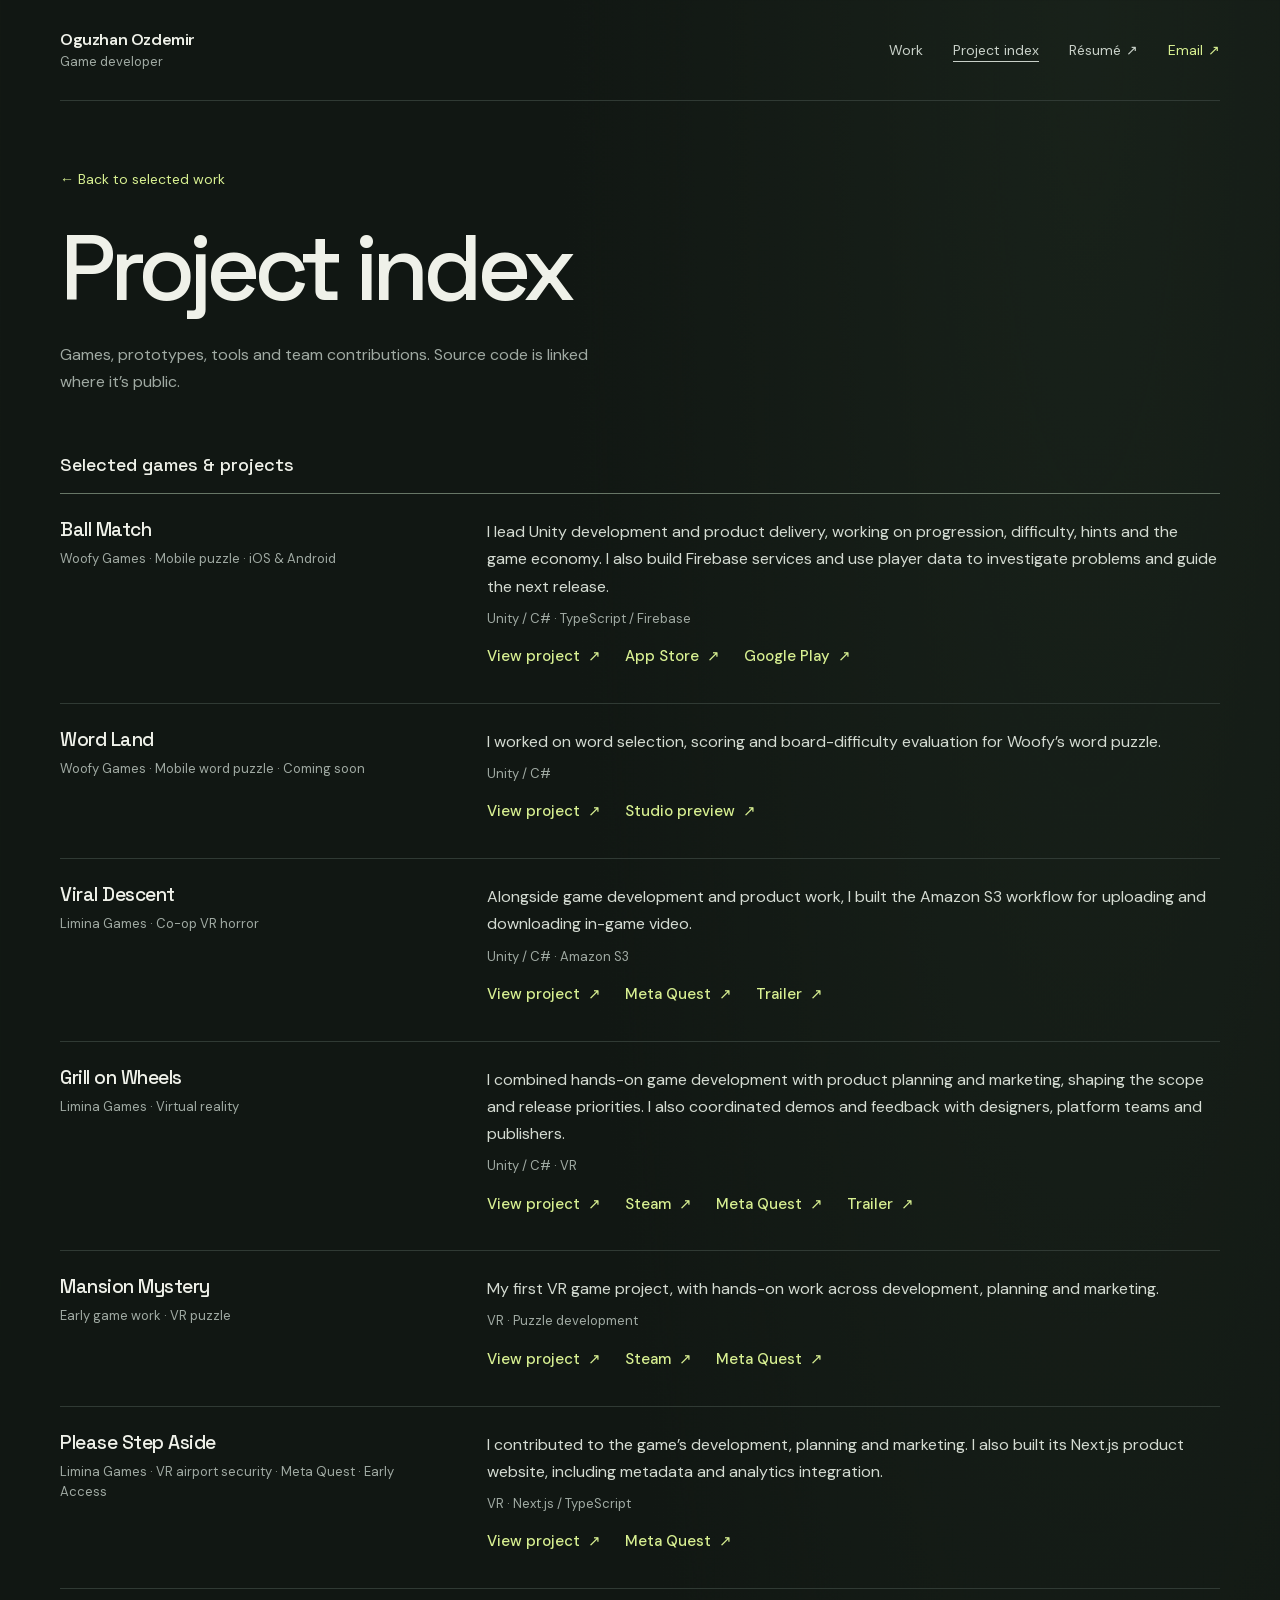
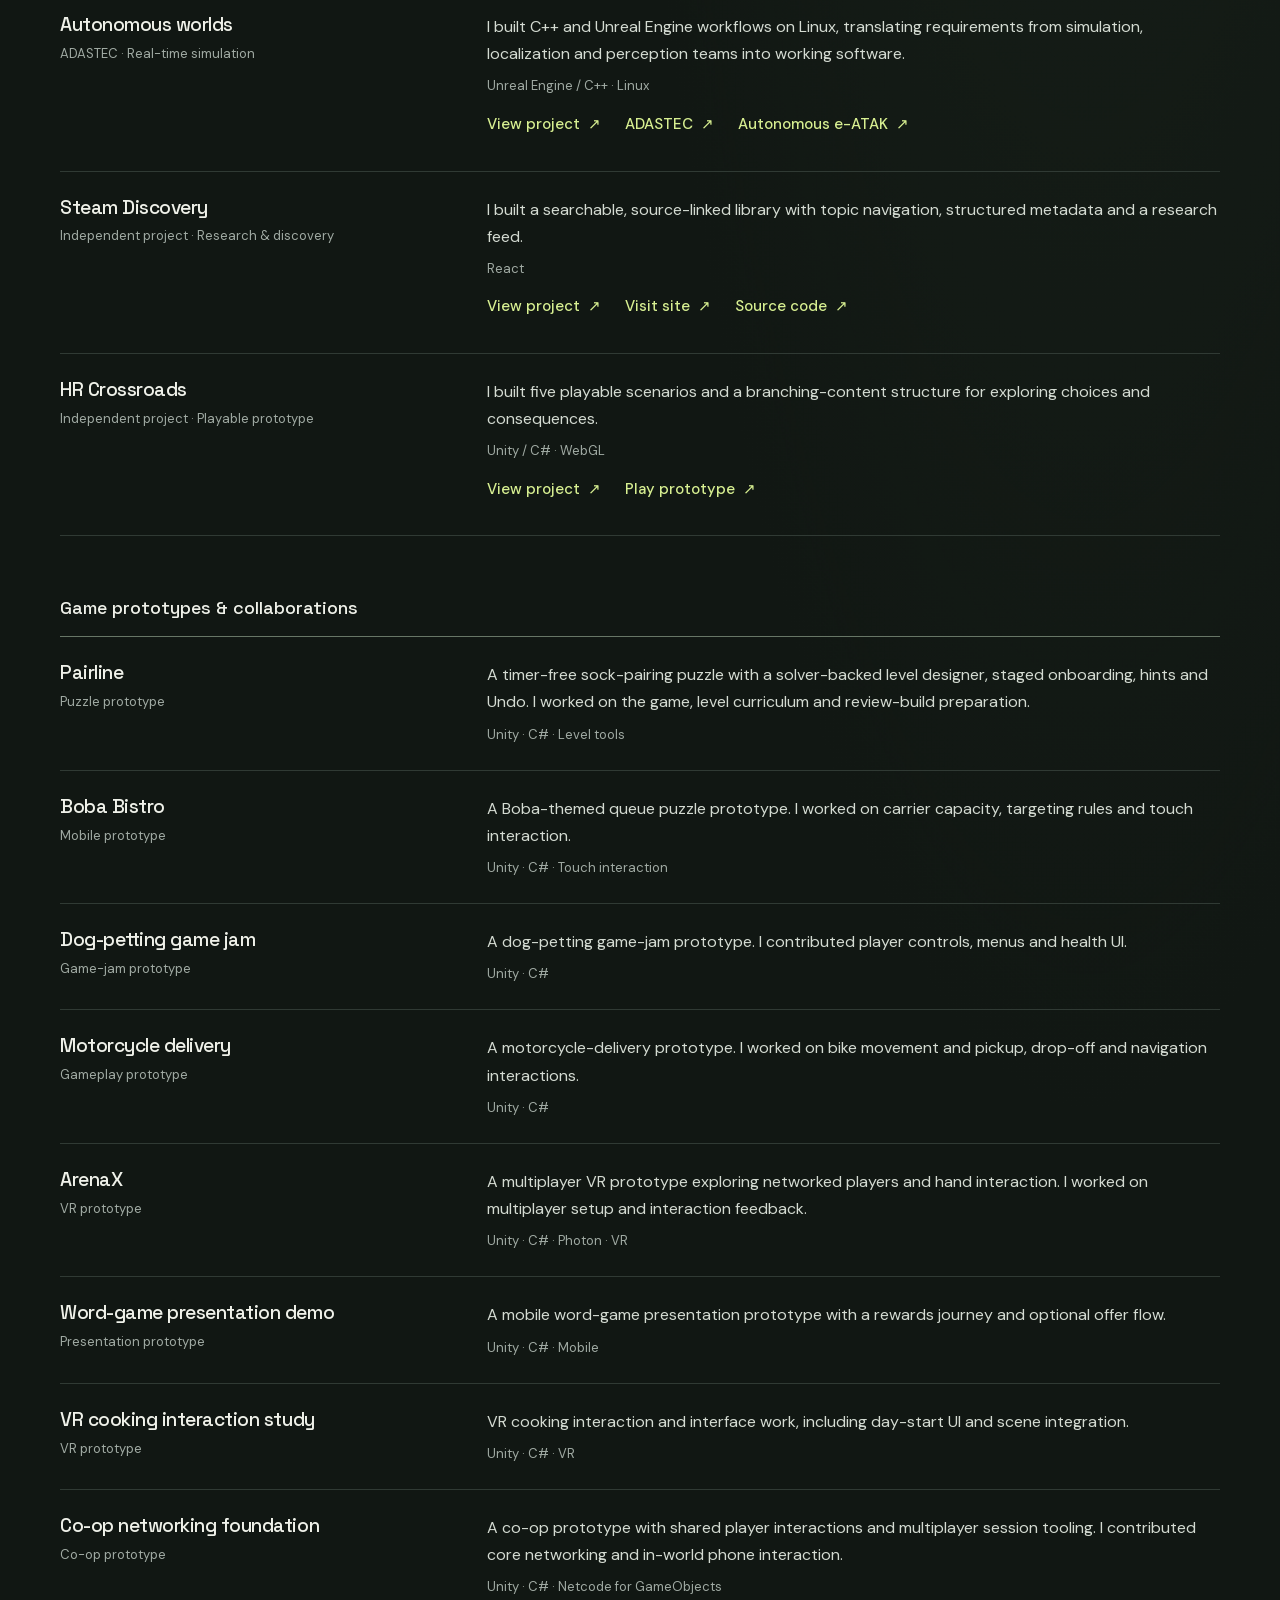
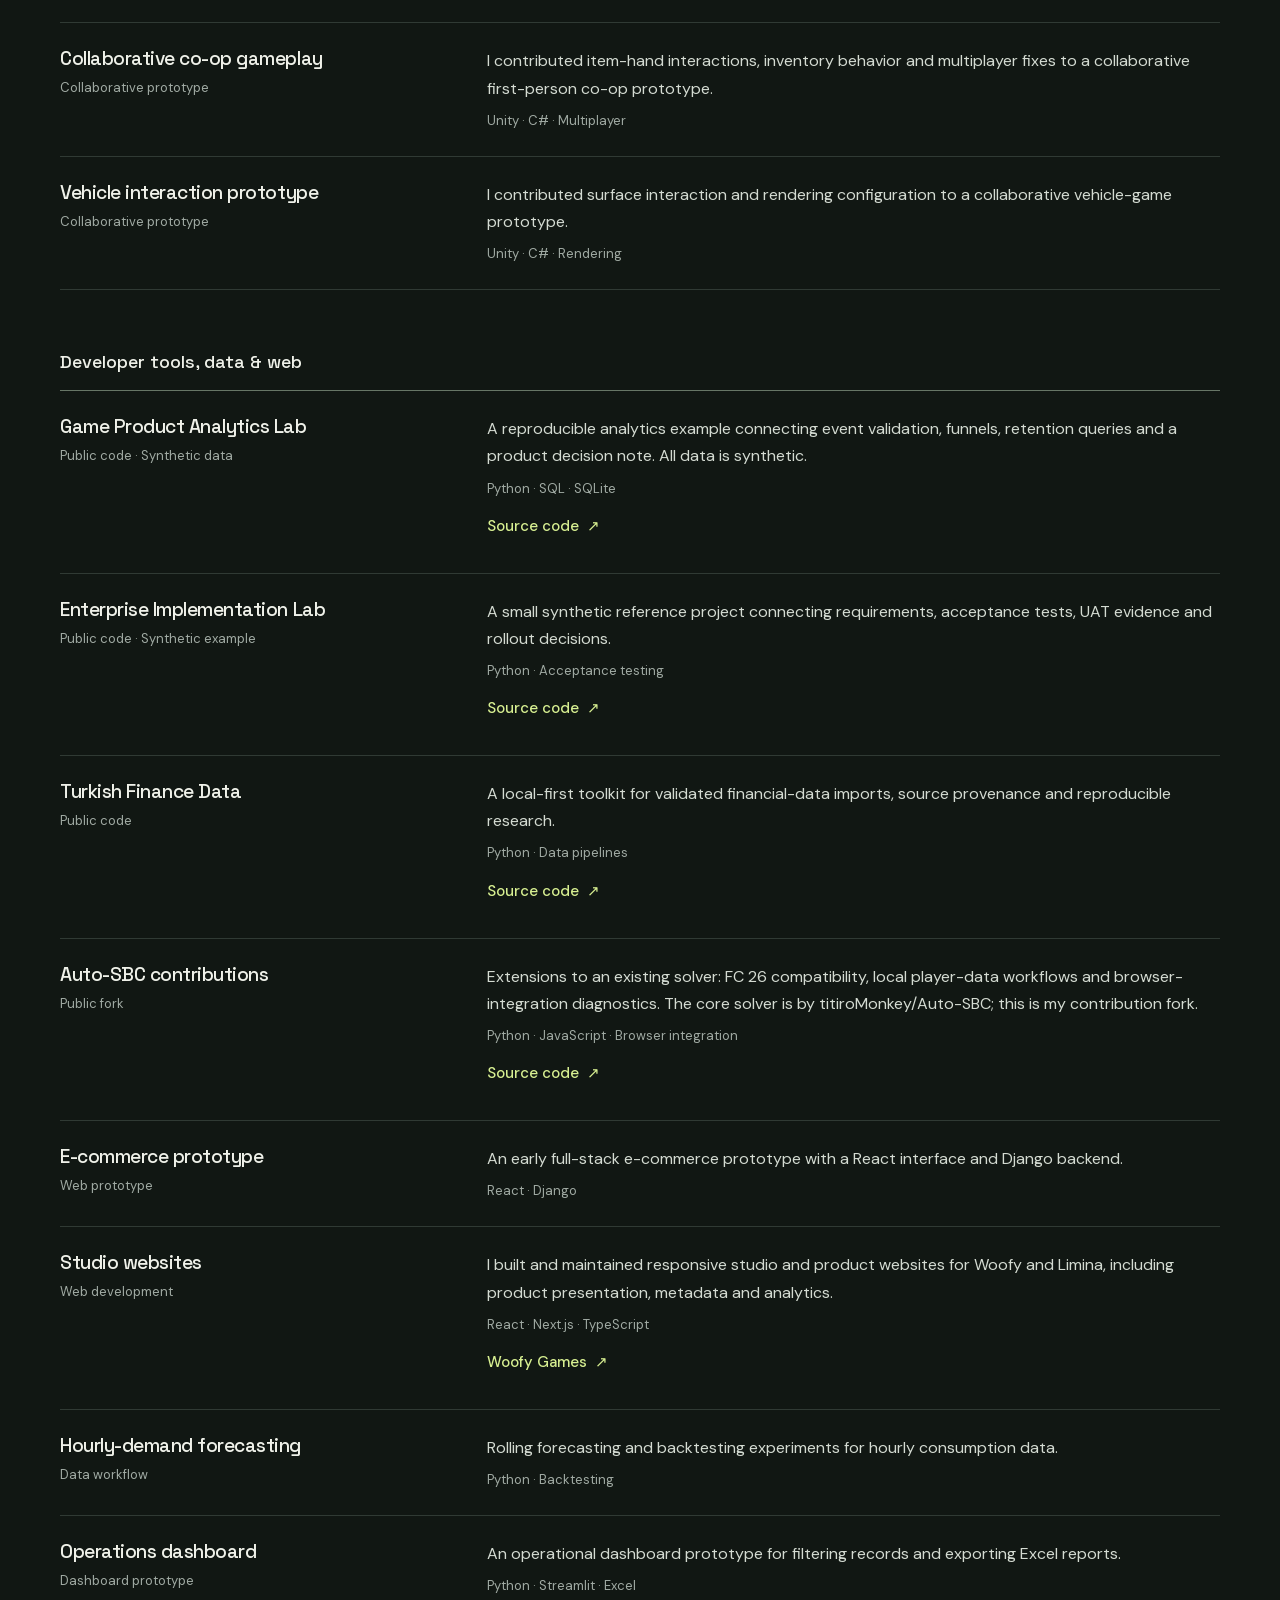
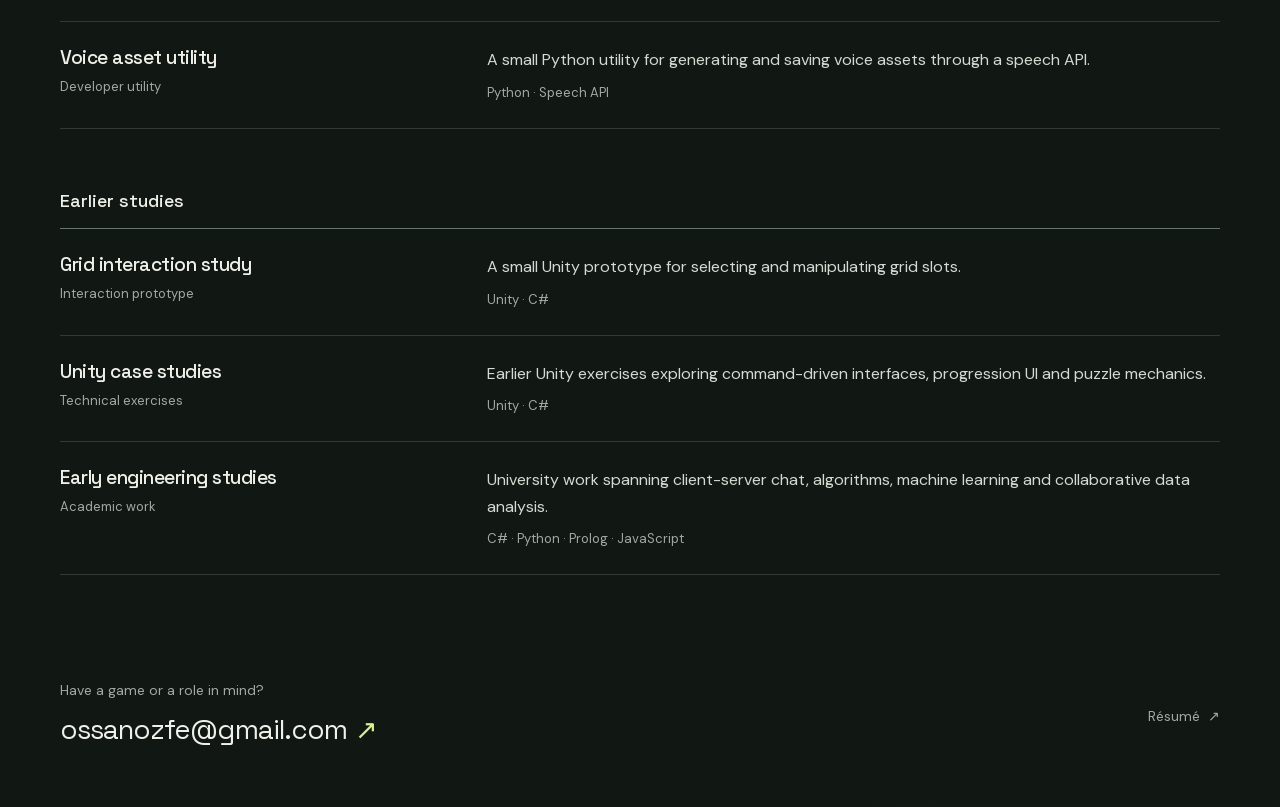
==== projects.html @ d292faff "Publish portfolio from 01c3dcfbd01b6e37e238ac17c07271672fc1a916" ====
<!doctype html>
<html lang="en">
  <head>
    <meta charset="utf-8" />
    <meta name="viewport" content="width=device-width, initial-scale=1" />
    <link
      rel="preload"
      href="/fonts/space-grotesk.woff2"
      as="font"
      type="font/woff2"
      crossorigin
    />
    <meta name="theme-color" content="#111713" />
    <meta
      name="description"
      content="Oguzhan Ozdemir — game developer and technical product lead. Explore Unity, mobile and VR games, real-time simulation, and independent projects."
    />
    <link rel="canonical" href="https://oguzhanozfe.github.io/projects.html" />
    <link rel="icon" type="image/svg+xml" href="/favicon.svg" />
    <meta property="og:type" content="website" />
    <meta
      property="og:title"
      content="Oguzhan Ozdemir — Unity, Mobile & VR Game Developer"
    />
    <meta
      property="og:description"
      content="Game developer & technical product lead. Selected work across Unity, mobile games, VR, simulation, and product engineering."
    />
    <meta property="og:url" content="https://oguzhanozfe.github.io/projects.html" />
    <meta name="twitter:card" content="summary" />
    <title>Project index — Oguzhan Ozdemir</title>
    
    <link rel="stylesheet" crossorigin href="/assets/index-C_fkbIlP.css">
  </head>
  <body>
    <div id="root"><a class="skip-link" href="#main">Skip to content</a><div class="page"><header class="site-header"><a class="identity" href="/">Oguzhan Ozdemir<span>Game developer</span></a><nav aria-label="Main navigation"><a href="/#work">Work</a><a href="/projects.html" aria-current="page">Project index</a><a href="/resume.html">Résumé <span aria-hidden="true">↗</span></a><a href="mailto:ossanozfe@gmail.com">Email <span aria-hidden="true">↗</span></a></nav></header><main id="main"><div class="index-intro"><a href="/">← Back to selected work</a><h1>Project index</h1><p>Games, prototypes, tools and team contributions. Source code is linked where it’s public.</p></div><section class="index-group"><h2>Selected games &amp; projects</h2><div><article class="index-row" id="ball-match"><div><h3>Ball Match</h3><p class="index-status">Woofy Games · Mobile puzzle · iOS &amp; Android</p></div><div><p>I lead Unity development and product delivery, working on progression, difficulty, hints and the game economy. I also build Firebase services and use player data to investigate problems and guide the next release.</p><p class="technology">Unity / C# · TypeScript / Firebase</p><div class="project-links"><a href="/#ball-match">View project<!-- --> <span aria-hidden="true">↗</span></a><a href="https://apps.apple.com/app/id6760407545" target="_blank" rel="noreferrer">App Store<!-- --> <span aria-hidden="true">↗</span></a><a href="https://play.google.com/store/apps/details?id=com.woofygames.ballmatch" target="_blank" rel="noreferrer">Google Play<!-- --> <span aria-hidden="true">↗</span></a></div></div></article><article class="index-row" id="word-land"><div><h3>Word Land</h3><p class="index-status">Woofy Games · Mobile word puzzle · Coming soon</p></div><div><p>I worked on word selection, scoring and board-difficulty evaluation for Woofy’s word puzzle.</p><p class="technology">Unity / C#</p><div class="project-links"><a href="/#word-land">View project<!-- --> <span aria-hidden="true">↗</span></a><a href="https://www.woofygames.com/" target="_blank" rel="noreferrer">Studio preview<!-- --> <span aria-hidden="true">↗</span></a></div></div></article><article class="index-row" id="viral-descent"><div><h3>Viral Descent</h3><p class="index-status">Limina Games · Co-op VR horror</p></div><div><p>Alongside game development and product work, I built the Amazon S3 workflow for uploading and downloading in-game video.</p><p class="technology">Unity / C# · Amazon S3</p><div class="project-links"><a href="/#viral-descent">View project<!-- --> <span aria-hidden="true">↗</span></a><a href="https://www.meta.com/experiences/viral-descent-together/8872975976070976/" target="_blank" rel="noreferrer">Meta Quest<!-- --> <span aria-hidden="true">↗</span></a><a href="https://www.youtube.com/watch?v=ykDt3blQwD8" target="_blank" rel="noreferrer">Trailer<!-- --> <span aria-hidden="true">↗</span></a></div></div></article><article class="index-row" id="grill-on-wheels"><div><h3>Grill on Wheels</h3><p class="index-status">Limina Games · Virtual reality</p></div><div><p>I combined hands-on game development with product planning and marketing, shaping the scope and release priorities. I also coordinated demos and feedback with designers, platform teams and publishers.</p><p class="technology">Unity / C# · VR</p><div class="project-links"><a href="/#grill-on-wheels">View project<!-- --> <span aria-hidden="true">↗</span></a><a href="https://store.steampowered.com/app/2628680/Grill_on_Wheels/" target="_blank" rel="noreferrer">Steam<!-- --> <span aria-hidden="true">↗</span></a><a href="https://www.meta.com/experiences/7056585347694088/" target="_blank" rel="noreferrer">Meta Quest<!-- --> <span aria-hidden="true">↗</span></a><a href="https://www.youtube.com/watch?v=oU0aZLuPpc4" target="_blank" rel="noreferrer">Trailer<!-- --> <span aria-hidden="true">↗</span></a></div></div></article><article class="index-row" id="mansion-mystery"><div><h3>Mansion Mystery</h3><p class="index-status">Early game work · VR puzzle</p></div><div><p>My first VR game project, with hands-on work across development, planning and marketing.</p><p class="technology">VR · Puzzle development</p><div class="project-links"><a href="/#mansion-mystery">View project<!-- --> <span aria-hidden="true">↗</span></a><a href="https://store.steampowered.com/app/2424630/Mansion_Mystery/" target="_blank" rel="noreferrer">Steam<!-- --> <span aria-hidden="true">↗</span></a><a href="https://www.meta.com/experiences/5691978394241239/" target="_blank" rel="noreferrer">Meta Quest<!-- --> <span aria-hidden="true">↗</span></a></div></div></article><article class="index-row" id="please-step-aside"><div><h3>Please Step Aside</h3><p class="index-status">Limina Games · VR airport security · Meta Quest · Early Access</p></div><div><p>I contributed to the game’s development, planning and marketing. I also built its Next.js product website, including metadata and analytics integration.</p><p class="technology">VR · Next.js / TypeScript</p><div class="project-links"><a href="/#please-step-aside">View project<!-- --> <span aria-hidden="true">↗</span></a><a href="https://www.meta.com/experiences/please-step-aside/9171457622956378/" target="_blank" rel="noreferrer">Meta Quest<!-- --> <span aria-hidden="true">↗</span></a></div></div></article><article class="index-row" id="simulation"><div><h3>Autonomous worlds</h3><p class="index-status">ADASTEC · Real-time simulation</p></div><div><p>I built C++ and Unreal Engine workflows on Linux, translating requirements from simulation, localization and perception teams into working software.</p><p class="technology">Unreal Engine / C++ · Linux</p><div class="project-links"><a href="/#simulation">View project<!-- --> <span aria-hidden="true">↗</span></a><a href="https://www.adastec.com/" target="_blank" rel="noreferrer">ADASTEC<!-- --> <span aria-hidden="true">↗</span></a><a href="https://www.karsan.com/en/autonomous-bus/autonomous-e-atak/autonomous-e-atak-autonomous-technology" target="_blank" rel="noreferrer">Autonomous e-ATAK<!-- --> <span aria-hidden="true">↗</span></a></div></div></article><article class="index-row" id="steam-discovery"><div><h3>Steam Discovery</h3><p class="index-status">Independent project · Research &amp; discovery</p></div><div><p>I built a searchable, source-linked library with topic navigation, structured metadata and a research feed.</p><p class="technology">React</p><div class="project-links"><a href="/#steam-discovery">View project<!-- --> <span aria-hidden="true">↗</span></a><a href="https://steam-discovery.vercel.app/" target="_blank" rel="noreferrer">Visit site<!-- --> <span aria-hidden="true">↗</span></a><a href="https://github.com/oguzhanozfe/steam-discovery" target="_blank" rel="noreferrer">Source code<!-- --> <span aria-hidden="true">↗</span></a></div></div></article><article class="index-row" id="hr-crossroads"><div><h3>HR Crossroads</h3><p class="index-status">Independent project · Playable prototype</p></div><div><p>I built five playable scenarios and a branching-content structure for exploring choices and consequences.</p><p class="technology">Unity / C# · WebGL</p><div class="project-links"><a href="/#hr-crossroads">View project<!-- --> <span aria-hidden="true">↗</span></a><a href="https://hr-crossroads-demo.vercel.app/" target="_blank" rel="noreferrer">Play prototype<!-- --> <span aria-hidden="true">↗</span></a></div></div></article></div></section><section class="index-group"><h2>Game prototypes &amp; collaborations</h2><div><article class="index-row" id="pairline"><div><h3>Pairline</h3><p class="index-status">Puzzle prototype</p></div><div><p>A timer-free sock-pairing puzzle with a solver-backed level designer, staged onboarding, hints and Undo. I worked on the game, level curriculum and review-build preparation.</p><p class="technology">Unity · C# · Level tools</p></div></article><article class="index-row" id="boba-bistro"><div><h3>Boba Bistro</h3><p class="index-status">Mobile prototype</p></div><div><p>A Boba-themed queue puzzle prototype. I worked on carrier capacity, targeting rules and touch interaction.</p><p class="technology">Unity · C# · Touch interaction</p></div></article><article class="index-row" id="dog-jam"><div><h3>Dog-petting game jam</h3><p class="index-status">Game-jam prototype</p></div><div><p>A dog-petting game-jam prototype. I contributed player controls, menus and health UI.</p><p class="technology">Unity · C#</p></div></article><article class="index-row" id="moto"><div><h3>Motorcycle delivery</h3><p class="index-status">Gameplay prototype</p></div><div><p>A motorcycle-delivery prototype. I worked on bike movement and pickup, drop-off and navigation interactions.</p><p class="technology">Unity · C#</p></div></article><article class="index-row" id="arena"><div><h3>ArenaX</h3><p class="index-status">VR prototype</p></div><div><p>A multiplayer VR prototype exploring networked players and hand interaction. I worked on multiplayer setup and interaction feedback.</p><p class="technology">Unity · C# · Photon · VR</p></div></article><article class="index-row" id="quest-demo"><div><h3>Word-game presentation demo</h3><p class="index-status">Presentation prototype</p></div><div><p>A mobile word-game presentation prototype with a rewards journey and optional offer flow.</p><p class="technology">Unity · C# · Mobile</p></div></article><article class="index-row" id="burger"><div><h3>VR cooking interaction study</h3><p class="index-status">VR prototype</p></div><div><p>VR cooking interaction and interface work, including day-start UI and scene integration.</p><p class="technology">Unity · C# · VR</p></div></article><article class="index-row" id="coop-foundation"><div><h3>Co-op networking foundation</h3><p class="index-status">Co-op prototype</p></div><div><p>A co-op prototype with shared player interactions and multiplayer session tooling. I contributed core networking and in-world phone interaction.</p><p class="technology">Unity · C# · Netcode for GameObjects</p></div></article><article class="index-row" id="co-op-gameplay"><div><h3>Collaborative co-op gameplay</h3><p class="index-status">Collaborative prototype</p></div><div><p>I contributed item-hand interactions, inventory behavior and multiplayer fixes to a collaborative first-person co-op prototype.</p><p class="technology">Unity · C# · Multiplayer</p></div></article><article class="index-row" id="vehicle-interaction"><div><h3>Vehicle interaction prototype</h3><p class="index-status">Collaborative prototype</p></div><div><p>I contributed surface interaction and rendering configuration to a collaborative vehicle-game prototype.</p><p class="technology">Unity · C# · Rendering</p></div></article></div></section><section class="index-group"><h2>Developer tools, data &amp; web</h2><div><article class="index-row" id="analytics-lab"><div><h3>Game Product Analytics Lab</h3><p class="index-status">Public code · Synthetic data</p></div><div><p>A reproducible analytics example connecting event validation, funnels, retention queries and a product decision note. All data is synthetic.</p><p class="technology">Python · SQL · SQLite</p><div class="project-links"><a href="https://github.com/oguzhanozfe/game-product-analytics-lab" target="_blank" rel="noreferrer">Source code<!-- --> <span aria-hidden="true">↗</span></a></div></div></article><article class="index-row" id="implementation-lab"><div><h3>Enterprise Implementation Lab</h3><p class="index-status">Public code · Synthetic example</p></div><div><p>A small synthetic reference project connecting requirements, acceptance tests, UAT evidence and rollout decisions.</p><p class="technology">Python · Acceptance testing</p><div class="project-links"><a href="https://github.com/oguzhanozfe/enterprise-implementation-lab" target="_blank" rel="noreferrer">Source code<!-- --> <span aria-hidden="true">↗</span></a></div></div></article><article class="index-row" id="finance-toolkit"><div><h3>Turkish Finance Data</h3><p class="index-status">Public code</p></div><div><p>A local-first toolkit for validated financial-data imports, source provenance and reproducible research.</p><p class="technology">Python · Data pipelines</p><div class="project-links"><a href="https://github.com/oguzhanozfe/turkish-finance-data" target="_blank" rel="noreferrer">Source code<!-- --> <span aria-hidden="true">↗</span></a></div></div></article><article class="index-row" id="auto-sbc"><div><h3>Auto-SBC contributions</h3><p class="index-status">Public fork</p></div><div><p>Extensions to an existing solver: FC 26 compatibility, local player-data workflows and browser-integration diagnostics. The core solver is by titiroMonkey/Auto-SBC; this is my contribution fork.</p><p class="technology">Python · JavaScript · Browser integration</p><div class="project-links"><a href="https://github.com/oguzhanozfe/Auto-SBC" target="_blank" rel="noreferrer">Source code<!-- --> <span aria-hidden="true">↗</span></a></div></div></article><article class="index-row" id="ecommerce"><div><h3>E-commerce prototype</h3><p class="index-status">Web prototype</p></div><div><p>An early full-stack e-commerce prototype with a React interface and Django backend.</p><p class="technology">React · Django</p></div></article><article class="index-row" id="studio-websites"><div><h3>Studio websites</h3><p class="index-status">Web development</p></div><div><p>I built and maintained responsive studio and product websites for Woofy and Limina, including product presentation, metadata and analytics.</p><p class="technology">React · Next.js · TypeScript</p><div class="project-links"><a href="https://www.woofygames.com/" target="_blank" rel="noreferrer">Woofy Games<!-- --> <span aria-hidden="true">↗</span></a></div></div></article><article class="index-row" id="forecasting"><div><h3>Hourly-demand forecasting</h3><p class="index-status">Data workflow</p></div><div><p>Rolling forecasting and backtesting experiments for hourly consumption data.</p><p class="technology">Python · Backtesting</p></div></article><article class="index-row" id="mini-dash"><div><h3>Operations dashboard</h3><p class="index-status">Dashboard prototype</p></div><div><p>An operational dashboard prototype for filtering records and exporting Excel reports.</p><p class="technology">Python · Streamlit · Excel</p></div></article><article class="index-row" id="voices"><div><h3>Voice asset utility</h3><p class="index-status">Developer utility</p></div><div><p>A small Python utility for generating and saving voice assets through a speech API.</p><p class="technology">Python · Speech API</p></div></article></div></section><section class="index-group"><h2>Earlier studies</h2><div><article class="index-row" id="box"><div><h3>Grid interaction study</h3><p class="index-status">Interaction prototype</p></div><div><p>A small Unity prototype for selecting and manipulating grid slots.</p><p class="technology">Unity · C#</p></div></article><article class="index-row" id="case-studies"><div><h3>Unity case studies</h3><p class="index-status">Technical exercises</p></div><div><p>Earlier Unity exercises exploring command-driven interfaces, progression UI and puzzle mechanics.</p><p class="technology">Unity · C#</p></div></article><article class="index-row" id="academic"><div><h3>Early engineering studies</h3><p class="index-status">Academic work</p></div><div><p>University work spanning client-server chat, algorithms, machine learning and collaborative data analysis.</p><p class="technology">C# · Python · Prolog · JavaScript</p></div></article></div></section></main><footer><div><p>Have a game or a role in mind?</p><a class="email" href="mailto:ossanozfe@gmail.com">ossanozfe@gmail.com <span aria-hidden="true">↗</span></a></div><a href="/resume.html">Résumé <span aria-hidden="true">↗</span></a></footer></div></div>
  </body>
</html>
---- assets/index-C_fkbIlP.css ----
@font-face{font-family:Space Grotesk;src:url(/fonts/space-grotesk.woff2)format("woff2");font-weight:300 700;font-style:normal;font-display:swap}@font-face{font-family:DM Sans;src:url(/fonts/dm-sans.woff2)format("woff2");font-weight:100 900;font-style:normal;font-display:swap}:root{--lightningcss-light: ;--lightningcss-dark:initial;color-scheme:dark;--ink:#eff1e9;--muted:#a0aaa3;--line:#303a34;--paper:#111713;--accent:#d7ef91;color:var(--ink);background:var(--paper);font-synthesis:none;text-rendering:optimizelegibility;-webkit-font-smoothing:antialiased;font-family:DM Sans,Arial,sans-serif;font-size:16px}*{box-sizing:border-box}html{scroll-padding-top:2rem}body{background:radial-gradient(ellipse at 85% 0, #23312466, transparent 33rem), var(--paper);min-width:320px;margin:0}h1,h2,h3,p,figure{margin:0}h1,h2,h3{font-family:Space Grotesk,Arial,sans-serif;font-weight:500;line-height:1.1}a{color:inherit;touch-action:manipulation;text-decoration:none}a:focus-visible,summary:focus-visible{outline:2px solid var(--accent);outline-offset:5px}a:hover{text-underline-offset:.25em;text-decoration:underline}img{max-width:100%;height:auto;display:block}::selection{color:#111713;background:var(--accent)}.page{width:min(1160px,100% - 40px);margin:auto}.skip-link{z-index:10;background:var(--accent);color:var(--paper);padding:12px;position:fixed;top:10px;left:10px;transform:translateY(-160%)}.skip-link:focus{transform:translateY(0)}.site-header{border-bottom:1px solid var(--line);flex-wrap:wrap;justify-content:space-between;align-items:center;gap:16px 24px;padding:24px 0;display:flex}.identity{letter-spacing:-.025em;font-size:1rem;font-weight:600;line-height:1.5}.identity span{letter-spacing:0;color:var(--muted);font-size:.8125rem;font-weight:400;display:block}nav{flex-wrap:wrap;align-items:center;gap:19px;display:flex}nav a{color:#c8d0c8;align-items:center;gap:5px;min-height:44px;font-size:.875rem;display:inline-flex}nav a:last-child{color:var(--accent)}nav a[aria-current=page]{text-underline-offset:6px;text-decoration:underline}.intro{padding:46px 0 48px}.intro h1{letter-spacing:-.072em;margin-bottom:28px;font-size:clamp(3.5rem,15.5vw,7rem);line-height:.98}.intro h1 span{color:var(--accent);display:block}.intro-copy{max-width:540px;font-size:1.0625rem;line-height:1.7}.intro-copy p+p{color:var(--muted);margin-top:14px}.intro-links,.project-links{flex-wrap:wrap;gap:6px 24px;display:flex}.intro-links{margin-top:20px}.intro-links a,.project-links a,.about a{min-height:44px;color:var(--accent);align-items:center;gap:8px;font-size:.9375rem;font-weight:500;display:inline-flex}.section-label{border-bottom:1px solid var(--line);flex-wrap:wrap;justify-content:space-between;align-items:center;gap:16px;padding:0 0 18px;display:flex}.section-label h2{letter-spacing:-.025em;font-size:1.25rem}.section-label>a{color:var(--accent);align-items:center;gap:6px;min-height:44px;font-size:.875rem;display:inline-flex}.games-grid{gap:44px;padding-top:24px;display:grid}.work-item{flex-direction:column;gap:22px;min-width:0;display:flex}.work-image{background:#202922;border:1px solid #ffffff0a;border-radius:8px;overflow:hidden}.work-image a{width:100%;height:100%;display:block}.work-image.landscape img{aspect-ratio:16/10;object-fit:cover;width:100%}.work-image.poster img{aspect-ratio:16/10;object-fit:contain;width:100%}.work-image.portrait,.work-image.mockup{background:radial-gradient(at 50% 35%,#405541,#28352b 70%);justify-content:center;align-items:center;padding:24px;display:flex}.work-image.portrait a,.work-image.mockup a{width:auto;height:auto}.work-image.portrait img{border-radius:5px;width:190px;height:auto;box-shadow:0 18px 40px #0004}.work-image.mockup{background:radial-gradient(at 50% 35%,#393955,#252738 75%)}.work-image.mockup img{width:min(300px,100%);height:auto}.work-copy{padding:0 2px;font-size:1rem;line-height:1.7}.project-context{color:var(--muted);margin-bottom:9px;font-size:.8125rem;line-height:1.6}.project-context span{color:#69796d;margin:0 8px}.work-copy h3{letter-spacing:-.045em;margin-bottom:14px;font-size:clamp(1.75rem,6vw,2.2rem)}.work-copy>p+p{margin-top:12px}.project-description{color:var(--muted)}.project-status{color:var(--accent);margin-bottom:8px;font-size:.8125rem;margin-top:-4px!important}.technology{color:var(--muted);font-size:.8125rem;margin-top:18px!important}.project-links{margin-top:10px}.screenshots{border-top:1px solid var(--line);margin-top:12px}summary{cursor:pointer;min-height:44px;color:var(--muted);justify-content:space-between;align-items:center;gap:20px;font-size:.875rem;list-style:none;display:flex}summary::-webkit-details-marker{display:none}summary span{font-size:1.1rem}details[open] summary span{transform:rotate(45deg)}.screenshot-strip{grid-template-columns:repeat(2,minmax(0,1fr));gap:10px;padding-bottom:12px;display:grid}.screenshot-strip a{align-self:start}.screenshot-strip img{border-radius:3px;width:100%;height:auto}.portrait-strip{grid-template-columns:repeat(3,minmax(0,1fr))}.image-credit{color:#92a095;font-size:.75rem;line-height:1.6}.work-copy>.image-credit{margin-top:14px}.software{margin-top:58px}.software-grid{gap:36px;padding-top:24px;display:grid}.more-projects{margin-top:58px}.more-project-grid{gap:0 34px;display:grid}.more-project-grid article{border-bottom:1px solid var(--line);padding:25px 0;line-height:1.7}.more-project-grid h3{letter-spacing:-.025em;margin:8px 0 12px;font-size:1.3rem}.more-project-grid h3 a{display:inline-block}.more-project-grid h3 a span{color:var(--accent);margin-left:4px;font-family:DM Sans,Arial,sans-serif;font-size:1rem}.more-project-grid article>p:last-child{color:var(--muted);font-size:.9375rem}.index-status{color:var(--muted);margin-top:6px;font-size:.8125rem;line-height:1.6}.about{border-bottom:1px solid var(--line);gap:22px;margin-top:22px;padding:50px 0;line-height:1.75;display:grid}.about h2{letter-spacing:-.025em;font-size:1.25rem}.about p{color:#bec8be}.about p+p,.about a{margin-top:14px}footer{flex-wrap:wrap;justify-content:space-between;align-items:center;gap:24px;padding:36px 0 42px;display:flex}footer p{color:var(--muted);margin-bottom:8px;font-size:.875rem}footer a{align-items:center;gap:8px;min-height:44px;display:inline-flex}footer>a{color:var(--muted);font-size:.875rem}.email{letter-spacing:-.035em;font-family:Space Grotesk,Arial,sans-serif;font-size:clamp(1rem,5vw,1.7rem)}.email span{color:var(--accent)}h1,h2,h3,p,a{overflow-wrap:anywhere}.index-intro{padding:40px 0 48px}.index-intro>a{min-height:44px;color:var(--accent);align-items:center;font-size:.875rem;display:inline-flex}.index-intro h1{letter-spacing:-.065em;margin:16px 0 22px;font-size:clamp(2.8rem,10vw,5.8rem)}.index-intro>p{max-width:550px;color:var(--muted);line-height:1.7}.index-group{margin-bottom:48px}.index-group>h2{border-bottom:1px solid #677666;padding-bottom:18px;font-size:1.125rem}.index-row{border-bottom:1px solid var(--line);gap:14px;padding:24px 0;line-height:1.7;display:grid}.index-row h3{letter-spacing:-.025em;font-size:1.2rem;line-height:1.3}.index-row .technology{margin-top:8px!important}.index-row .project-links{margin-top:5px}.index-row>div>p:first-child{color:#d4dbd2}@media (min-width:680px){.page{width:min(1160px,100% - 64px)}.games-grid,.more-project-grid{grid-template-columns:1fr 1fr;gap:48px 30px}.work-image.portrait,.work-image.mockup{height:440px;padding:22px}.work-image.portrait img{width:180px}.work-image.mockup img{width:280px}.more-project-grid{gap:0 36px}.index-row{grid-template-columns:1fr 1.8fr;gap:32px}}@media (min-width:900px){.page{width:min(1160px,100% - 96px)}.site-header{padding:28px 0}nav{gap:30px}.intro{grid-template-columns:1.2fr 1fr;align-items:end;gap:60px;padding:68px 0 66px;display:grid}.intro h1{margin:0;font-size:clamp(5.8rem,9vw,8rem)}.intro-copy{padding-bottom:4px;font-size:1.0625rem}.intro-links{margin-top:20px}.games-grid{gap:56px 40px;padding-top:28px}.work-image.portrait,.work-image.mockup{height:465px;padding:26px}.work-image.portrait img{width:190px}.work-image.mockup img{width:300px}.work-copy h3{font-size:2.25rem}.software{margin-top:76px}.software-grid{grid-template-columns:repeat(3,minmax(0,1fr));gap:30px;padding-top:28px}.software-grid .work-copy h3{font-size:1.5rem;line-height:1.2}.software-grid .work-copy{font-size:.9375rem}.software-grid .project-context{font-size:.75rem}.software-grid .work-image img{aspect-ratio:16/11}.more-projects{margin-top:76px}.more-project-grid{gap:0 40px}.more-project-grid article{padding:28px 0}.about{grid-template-columns:1fr 2fr;gap:60px;margin-top:28px;padding:62px 0}.index-intro{padding:56px 0 60px}.index-group{margin-bottom:62px}.index-row{grid-template-columns:1fr 2fr;gap:60px}footer{padding:44px 0 56px}}@media (prefers-reduced-motion:reduce){*,:before,:after{scroll-behavior:auto!important;transition:none!important}}.work-image a:focus-visible{outline-offset:-4px}.work-image.mockup a{min-width:0;max-width:100%}
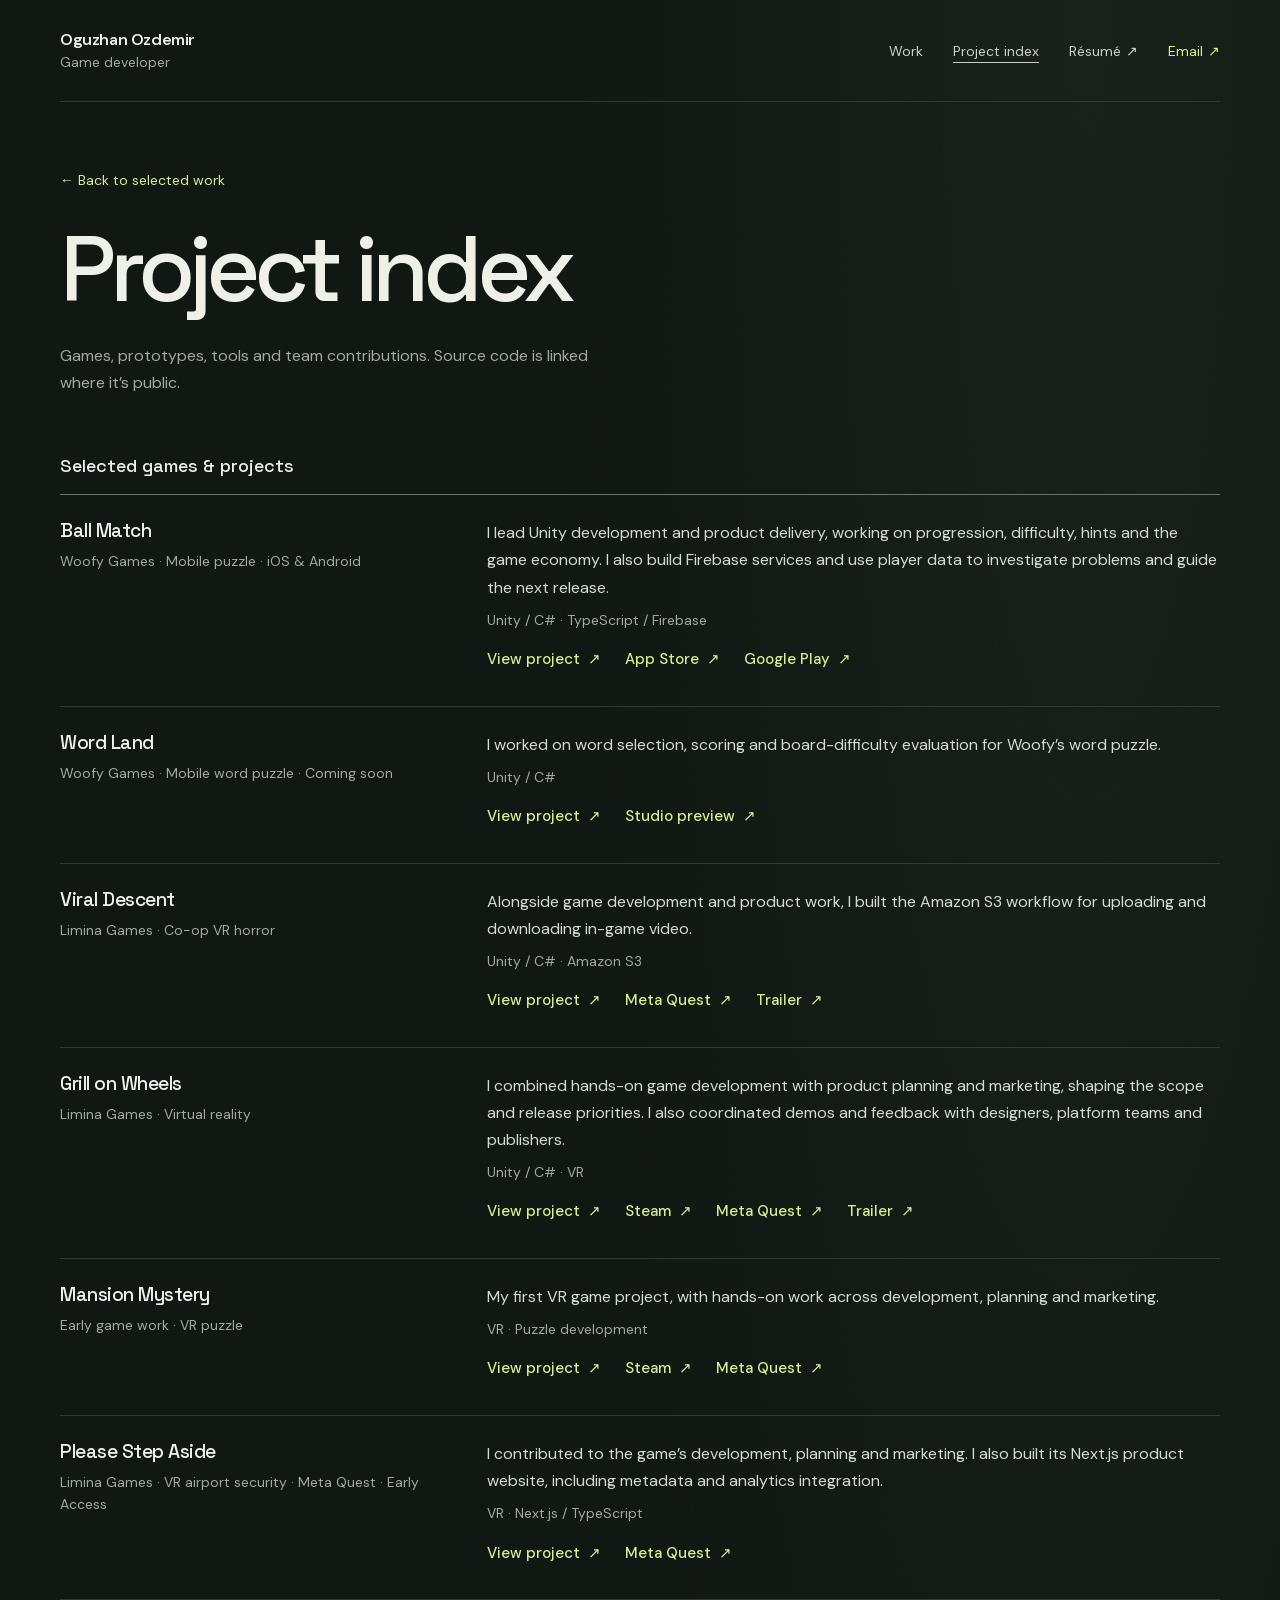
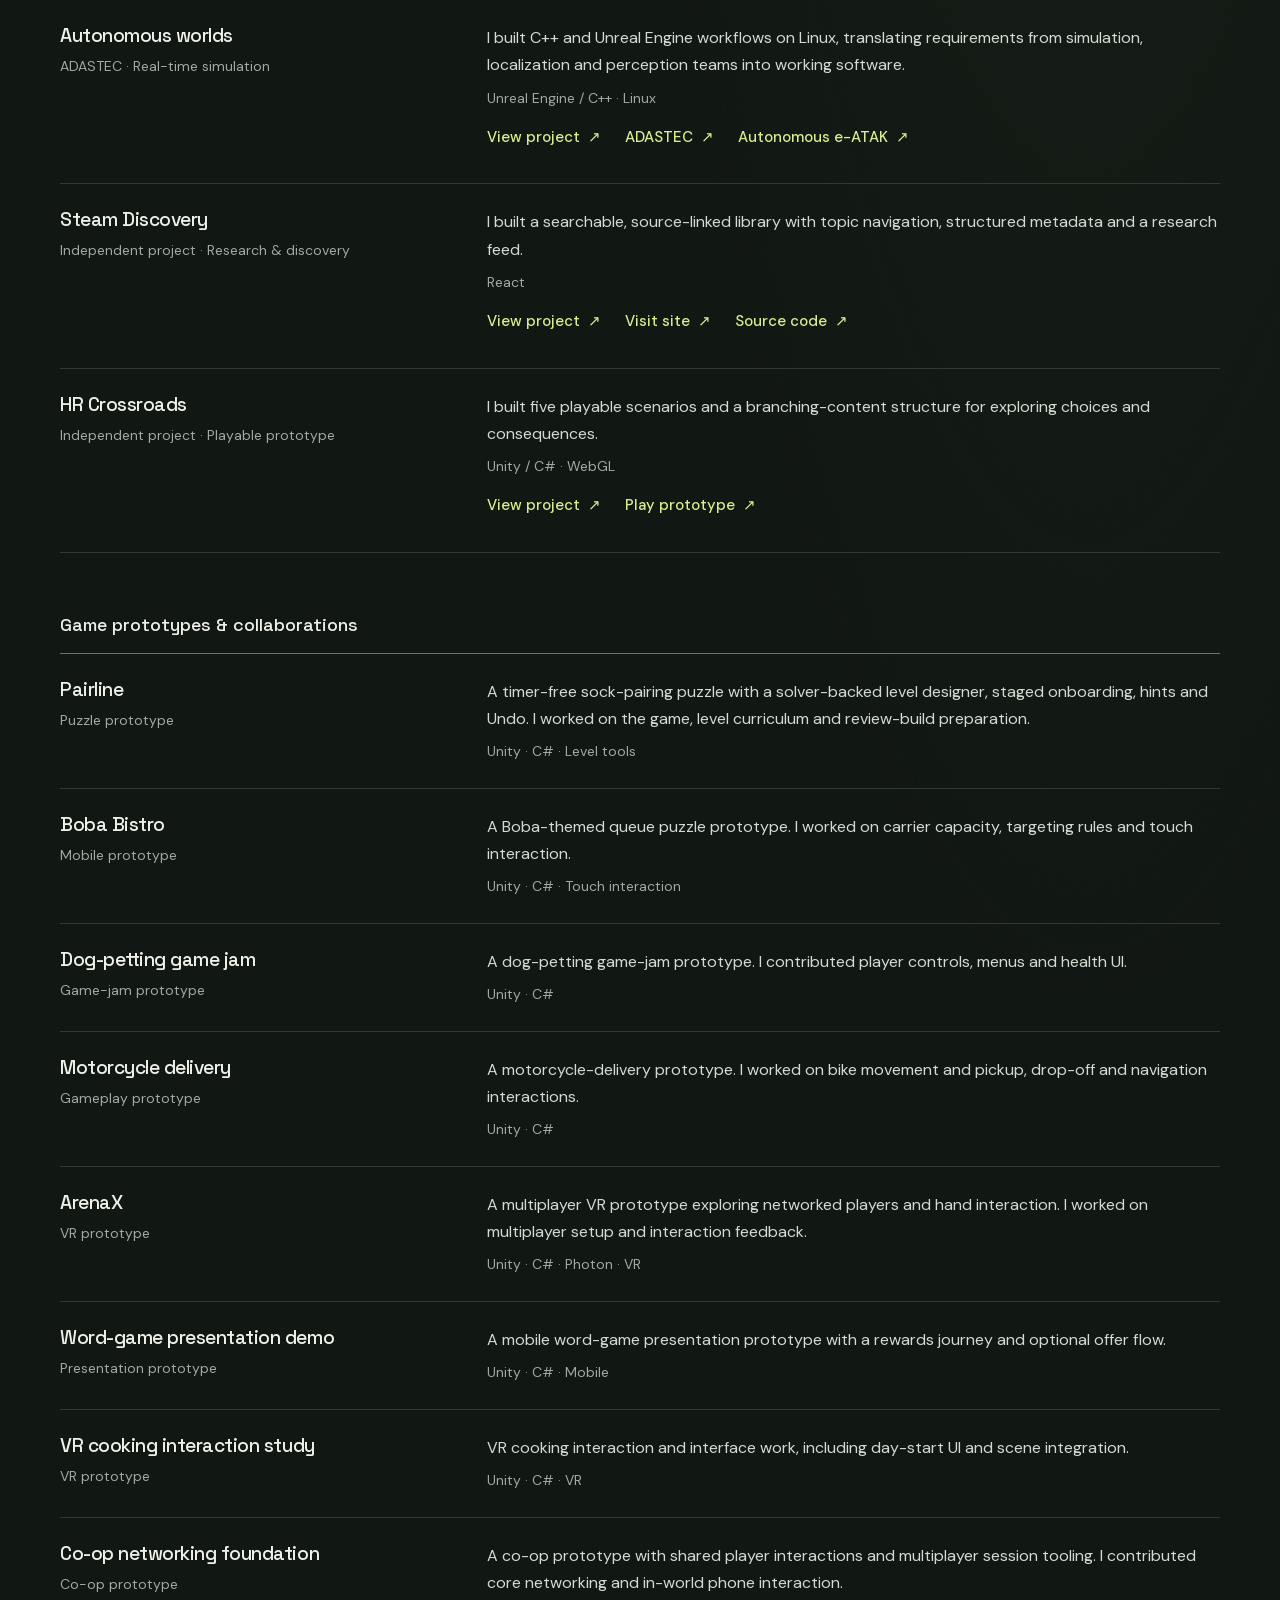
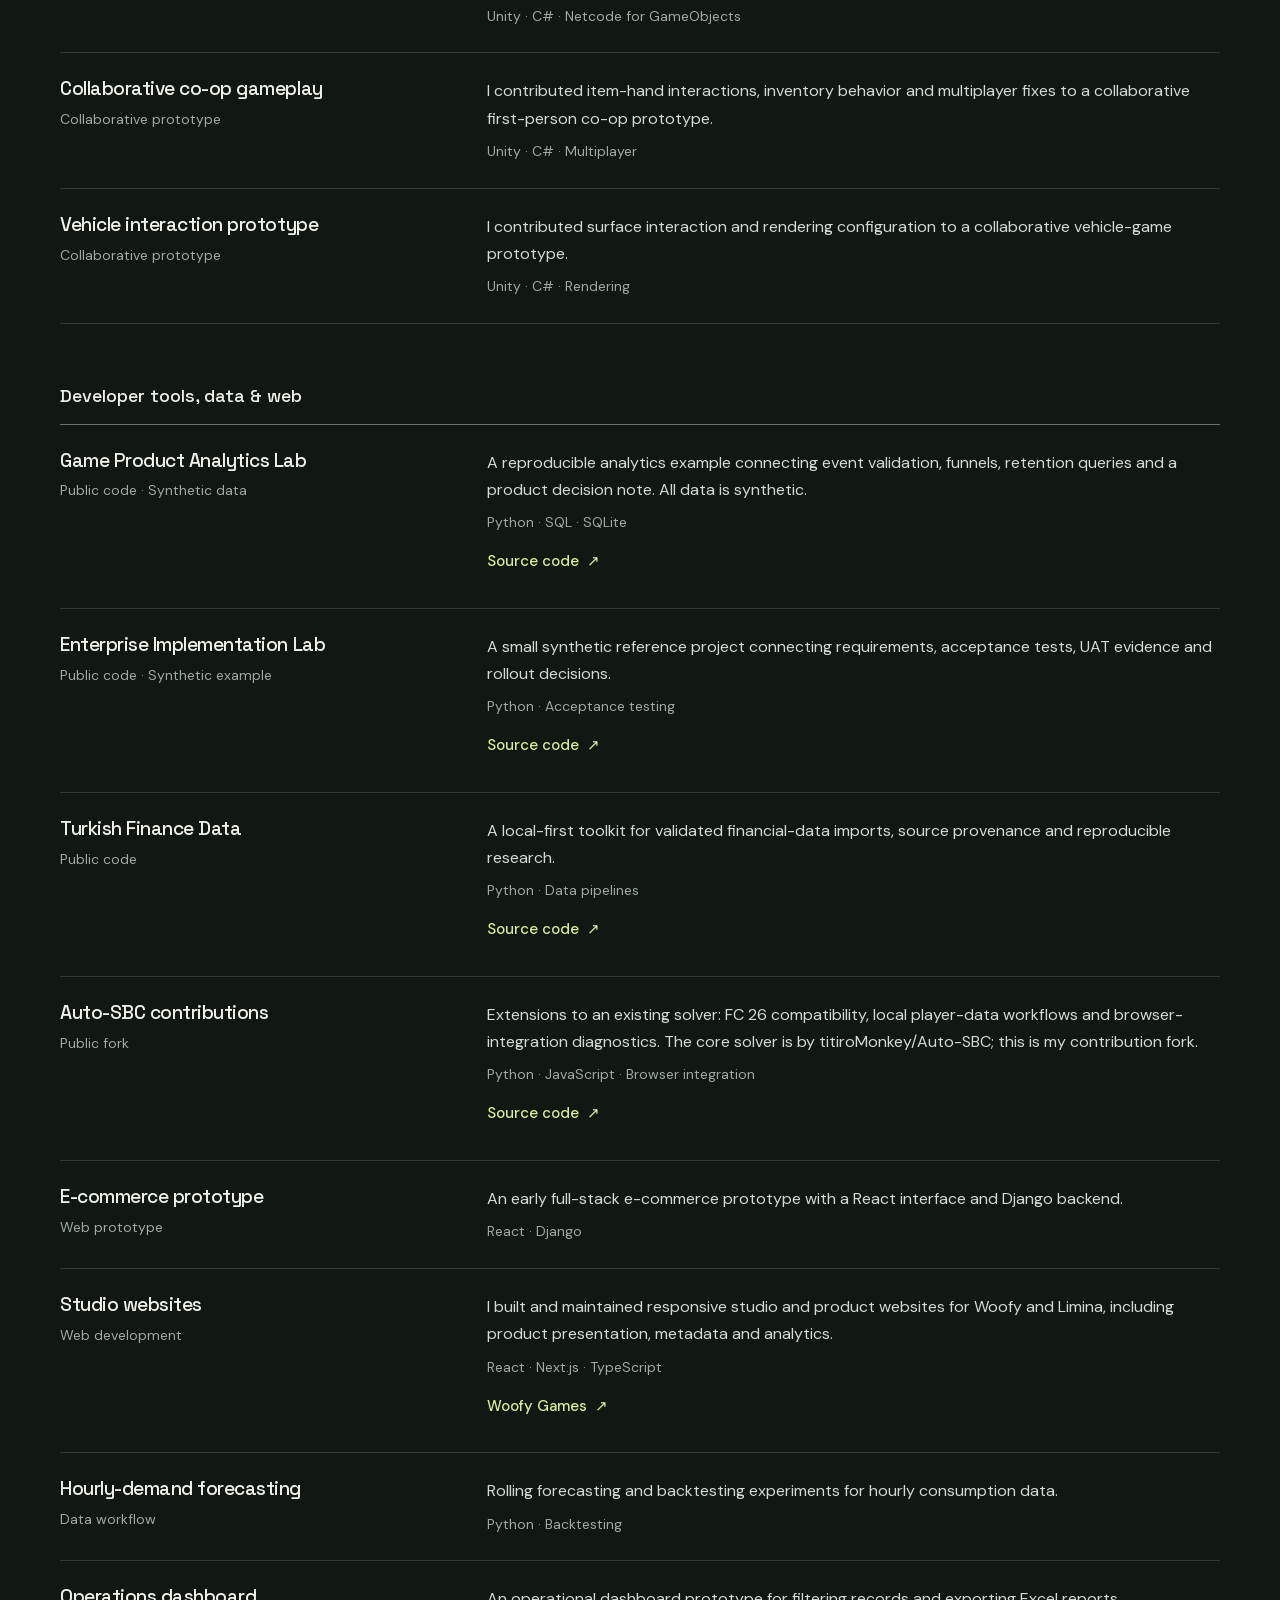
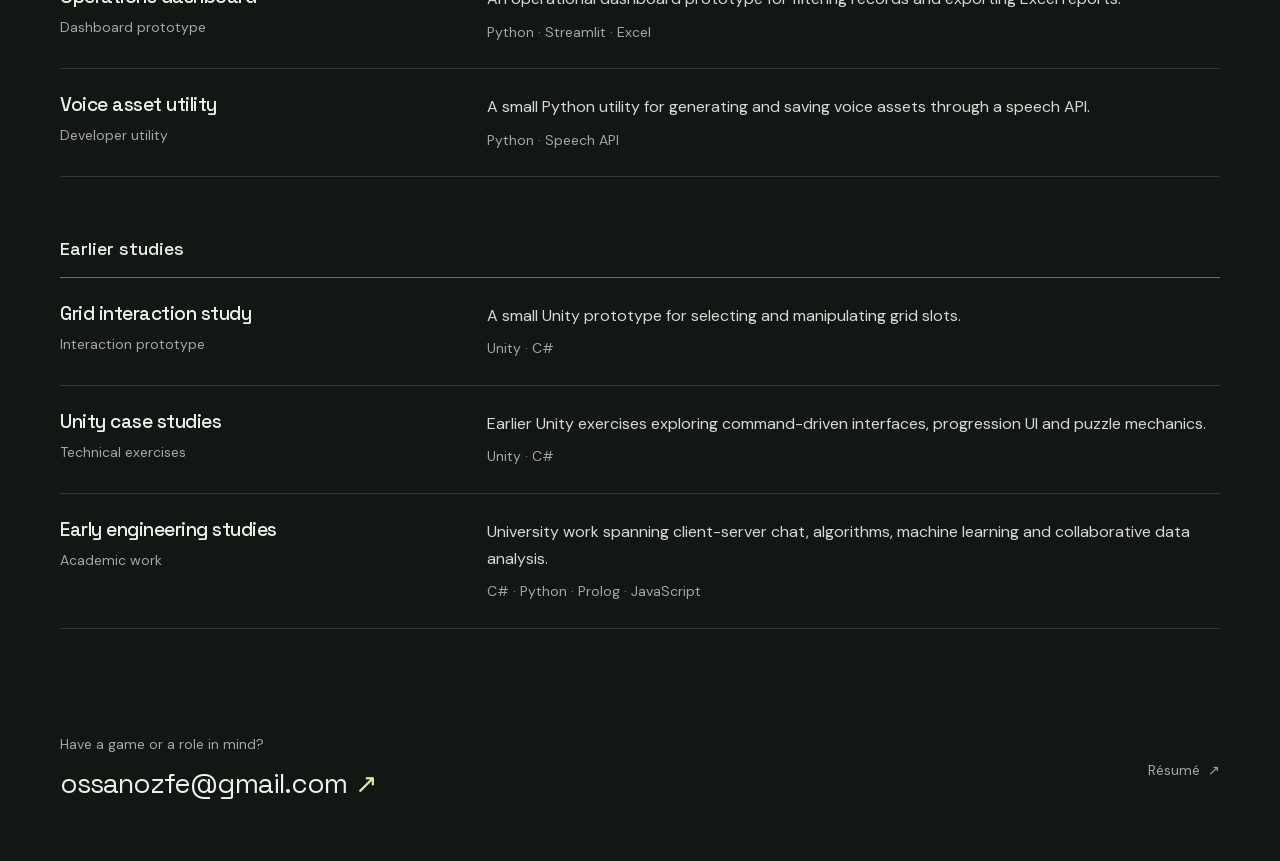
==== commit 217bd604: "Publish portfolio from 12ea52b6858ff43805505c7d25fe17cb9580bd3d" ====
--- a/projects.html
+++ b/projects.html
@@ -11,6 +11,7 @@
       crossorigin
     />
     <meta name="theme-color" content="#111713" />
+    <meta name="color-scheme" content="dark" />
     <meta
       name="description"
       content="Oguzhan Ozdemir — game developer and technical product lead. Explore Unity, mobile and VR games, real-time simulation, and independent projects."
@@ -30,7 +31,7 @@
     <meta name="twitter:card" content="summary" />
     <title>Project index — Oguzhan Ozdemir</title>
     
-    <link rel="stylesheet" crossorigin href="/assets/index-C_fkbIlP.css">
+    <link rel="stylesheet" crossorigin href="/assets/index-BYV90LvD.css">
   </head>
   <body>
     <div id="root"><a class="skip-link" href="#main">Skip to content</a><div class="page"><header class="site-header"><a class="identity" href="/">Oguzhan Ozdemir<span>Game developer</span></a><nav aria-label="Main navigation"><a href="/#work">Work</a><a href="/projects.html" aria-current="page">Project index</a><a href="/resume.html">Résumé <span aria-hidden="true">↗</span></a><a href="mailto:ossanozfe@gmail.com">Email <span aria-hidden="true">↗</span></a></nav></header><main id="main"><div class="index-intro"><a href="/">← Back to selected work</a><h1>Project index</h1><p>Games, prototypes, tools and team contributions. Source code is linked where it’s public.</p></div><section class="index-group"><h2>Selected games &amp; projects</h2><div><article class="index-row" id="ball-match"><div><h3>Ball Match</h3><p class="index-status">Woofy Games · Mobile puzzle · iOS &amp; Android</p></div><div><p>I lead Unity development and product delivery, working on progression, difficulty, hints and the game economy. I also build Firebase services and use player data to investigate problems and guide the next release.</p><p class="technology">Unity / C# · TypeScript / Firebase</p><div class="project-links"><a href="/#ball-match">View project<!-- --> <span aria-hidden="true">↗</span></a><a href="https://apps.apple.com/app/id6760407545" target="_blank" rel="noreferrer">App Store<!-- --> <span aria-hidden="true">↗</span></a><a href="https://play.google.com/store/apps/details?id=com.woofygames.ballmatch" target="_blank" rel="noreferrer">Google Play<!-- --> <span aria-hidden="true">↗</span></a></div></div></article><article class="index-row" id="word-land"><div><h3>Word Land</h3><p class="index-status">Woofy Games · Mobile word puzzle · Coming soon</p></div><div><p>I worked on word selection, scoring and board-difficulty evaluation for Woofy’s word puzzle.</p><p class="technology">Unity / C#</p><div class="project-links"><a href="/#word-land">View project<!-- --> <span aria-hidden="true">↗</span></a><a href="https://www.woofygames.com/" target="_blank" rel="noreferrer">Studio preview<!-- --> <span aria-hidden="true">↗</span></a></div></div></article><article class="index-row" id="viral-descent"><div><h3>Viral Descent</h3><p class="index-status">Limina Games · Co-op VR horror</p></div><div><p>Alongside game development and product work, I built the Amazon S3 workflow for uploading and downloading in-game video.</p><p class="technology">Unity / C# · Amazon S3</p><div class="project-links"><a href="/#viral-descent">View project<!-- --> <span aria-hidden="true">↗</span></a><a href="https://www.meta.com/experiences/viral-descent-together/8872975976070976/" target="_blank" rel="noreferrer">Meta Quest<!-- --> <span aria-hidden="true">↗</span></a><a href="https://www.youtube.com/watch?v=ykDt3blQwD8" target="_blank" rel="noreferrer">Trailer<!-- --> <span aria-hidden="true">↗</span></a></div></div></article><article class="index-row" id="grill-on-wheels"><div><h3>Grill on Wheels</h3><p class="index-status">Limina Games · Virtual reality</p></div><div><p>I combined hands-on game development with product planning and marketing, shaping the scope and release priorities. I also coordinated demos and feedback with designers, platform teams and publishers.</p><p class="technology">Unity / C# · VR</p><div class="project-links"><a href="/#grill-on-wheels">View project<!-- --> <span aria-hidden="true">↗</span></a><a href="https://store.steampowered.com/app/2628680/Grill_on_Wheels/" target="_blank" rel="noreferrer">Steam<!-- --> <span aria-hidden="true">↗</span></a><a href="https://www.meta.com/experiences/7056585347694088/" target="_blank" rel="noreferrer">Meta Quest<!-- --> <span aria-hidden="true">↗</span></a><a href="https://www.youtube.com/watch?v=oU0aZLuPpc4" target="_blank" rel="noreferrer">Trailer<!-- --> <span aria-hidden="true">↗</span></a></div></div></article><article class="index-row" id="mansion-mystery"><div><h3>Mansion Mystery</h3><p class="index-status">Early game work · VR puzzle</p></div><div><p>My first VR game project, with hands-on work across development, planning and marketing.</p><p class="technology">VR · Puzzle development</p><div class="project-links"><a href="/#mansion-mystery">View project<!-- --> <span aria-hidden="true">↗</span></a><a href="https://store.steampowered.com/app/2424630/Mansion_Mystery/" target="_blank" rel="noreferrer">Steam<!-- --> <span aria-hidden="true">↗</span></a><a href="https://www.meta.com/experiences/5691978394241239/" target="_blank" rel="noreferrer">Meta Quest<!-- --> <span aria-hidden="true">↗</span></a></div></div></article><article class="index-row" id="please-step-aside"><div><h3>Please Step Aside</h3><p class="index-status">Limina Games · VR airport security · Meta Quest · Early Access</p></div><div><p>I contributed to the game’s development, planning and marketing. I also built its Next.js product website, including metadata and analytics integration.</p><p class="technology">VR · Next.js / TypeScript</p><div class="project-links"><a href="/#please-step-aside">View project<!-- --> <span aria-hidden="true">↗</span></a><a href="https://www.meta.com/experiences/please-step-aside/9171457622956378/" target="_blank" rel="noreferrer">Meta Quest<!-- --> <span aria-hidden="true">↗</span></a></div></div></article><article class="index-row" id="simulation"><div><h3>Autonomous worlds</h3><p class="index-status">ADASTEC · Real-time simulation</p></div><div><p>I built C++ and Unreal Engine workflows on Linux, translating requirements from simulation, localization and perception teams into working software.</p><p class="technology">Unreal Engine / C++ · Linux</p><div class="project-links"><a href="/#simulation">View project<!-- --> <span aria-hidden="true">↗</span></a><a href="https://www.adastec.com/" target="_blank" rel="noreferrer">ADASTEC<!-- --> <span aria-hidden="true">↗</span></a><a href="https://www.karsan.com/en/autonomous-bus/autonomous-e-atak/autonomous-e-atak-autonomous-technology" target="_blank" rel="noreferrer">Autonomous e-ATAK<!-- --> <span aria-hidden="true">↗</span></a></div></div></article><article class="index-row" id="steam-discovery"><div><h3>Steam Discovery</h3><p class="index-status">Independent project · Research &amp; discovery</p></div><div><p>I built a searchable, source-linked library with topic navigation, structured metadata and a research feed.</p><p class="technology">React</p><div class="project-links"><a href="/#steam-discovery">View project<!-- --> <span aria-hidden="true">↗</span></a><a href="https://steam-discovery.vercel.app/" target="_blank" rel="noreferrer">Visit site<!-- --> <span aria-hidden="true">↗</span></a><a href="https://github.com/oguzhanozfe/steam-discovery" target="_blank" rel="noreferrer">Source code<!-- --> <span aria-hidden="true">↗</span></a></div></div></article><article class="index-row" id="hr-crossroads"><div><h3>HR Crossroads</h3><p class="index-status">Independent project · Playable prototype</p></div><div><p>I built five playable scenarios and a branching-content structure for exploring choices and consequences.</p><p class="technology">Unity / C# · WebGL</p><div class="project-links"><a href="/#hr-crossroads">View project<!-- --> <span aria-hidden="true">↗</span></a><a href="https://hr-crossroads-demo.vercel.app/" target="_blank" rel="noreferrer">Play prototype<!-- --> <span aria-hidden="true">↗</span></a></div></div></article></div></section><section class="index-group"><h2>Game prototypes &amp; collaborations</h2><div><article class="index-row" id="pairline"><div><h3>Pairline</h3><p class="index-status">Puzzle prototype</p></div><div><p>A timer-free sock-pairing puzzle with a solver-backed level designer, staged onboarding, hints and Undo. I worked on the game, level curriculum and review-build preparation.</p><p class="technology">Unity · C# · Level tools</p></div></article><article class="index-row" id="boba-bistro"><div><h3>Boba Bistro</h3><p class="index-status">Mobile prototype</p></div><div><p>A Boba-themed queue puzzle prototype. I worked on carrier capacity, targeting rules and touch interaction.</p><p class="technology">Unity · C# · Touch interaction</p></div></article><article class="index-row" id="dog-jam"><div><h3>Dog-petting game jam</h3><p class="index-status">Game-jam prototype</p></div><div><p>A dog-petting game-jam prototype. I contributed player controls, menus and health UI.</p><p class="technology">Unity · C#</p></div></article><article class="index-row" id="moto"><div><h3>Motorcycle delivery</h3><p class="index-status">Gameplay prototype</p></div><div><p>A motorcycle-delivery prototype. I worked on bike movement and pickup, drop-off and navigation interactions.</p><p class="technology">Unity · C#</p></div></article><article class="index-row" id="arena"><div><h3>ArenaX</h3><p class="index-status">VR prototype</p></div><div><p>A multiplayer VR prototype exploring networked players and hand interaction. I worked on multiplayer setup and interaction feedback.</p><p class="technology">Unity · C# · Photon · VR</p></div></article><article class="index-row" id="quest-demo"><div><h3>Word-game presentation demo</h3><p class="index-status">Presentation prototype</p></div><div><p>A mobile word-game presentation prototype with a rewards journey and optional offer flow.</p><p class="technology">Unity · C# · Mobile</p></div></article><article class="index-row" id="burger"><div><h3>VR cooking interaction study</h3><p class="index-status">VR prototype</p></div><div><p>VR cooking interaction and interface work, including day-start UI and scene integration.</p><p class="technology">Unity · C# · VR</p></div></article><article class="index-row" id="coop-foundation"><div><h3>Co-op networking foundation</h3><p class="index-status">Co-op prototype</p></div><div><p>A co-op prototype with shared player interactions and multiplayer session tooling. I contributed core networking and in-world phone interaction.</p><p class="technology">Unity · C# · Netcode for GameObjects</p></div></article><article class="index-row" id="co-op-gameplay"><div><h3>Collaborative co-op gameplay</h3><p class="index-status">Collaborative prototype</p></div><div><p>I contributed item-hand interactions, inventory behavior and multiplayer fixes to a collaborative first-person co-op prototype.</p><p class="technology">Unity · C# · Multiplayer</p></div></article><article class="index-row" id="vehicle-interaction"><div><h3>Vehicle interaction prototype</h3><p class="index-status">Collaborative prototype</p></div><div><p>I contributed surface interaction and rendering configuration to a collaborative vehicle-game prototype.</p><p class="technology">Unity · C# · Rendering</p></div></article></div></section><section class="index-group"><h2>Developer tools, data &amp; web</h2><div><article class="index-row" id="analytics-lab"><div><h3>Game Product Analytics Lab</h3><p class="index-status">Public code · Synthetic data</p></div><div><p>A reproducible analytics example connecting event validation, funnels, retention queries and a product decision note. All data is synthetic.</p><p class="technology">Python · SQL · SQLite</p><div class="project-links"><a href="https://github.com/oguzhanozfe/game-product-analytics-lab" target="_blank" rel="noreferrer">Source code<!-- --> <span aria-hidden="true">↗</span></a></div></div></article><article class="index-row" id="implementation-lab"><div><h3>Enterprise Implementation Lab</h3><p class="index-status">Public code · Synthetic example</p></div><div><p>A small synthetic reference project connecting requirements, acceptance tests, UAT evidence and rollout decisions.</p><p class="technology">Python · Acceptance testing</p><div class="project-links"><a href="https://github.com/oguzhanozfe/enterprise-implementation-lab" target="_blank" rel="noreferrer">Source code<!-- --> <span aria-hidden="true">↗</span></a></div></div></article><article class="index-row" id="finance-toolkit"><div><h3>Turkish Finance Data</h3><p class="index-status">Public code</p></div><div><p>A local-first toolkit for validated financial-data imports, source provenance and reproducible research.</p><p class="technology">Python · Data pipelines</p><div class="project-links"><a href="https://github.com/oguzhanozfe/turkish-finance-data" target="_blank" rel="noreferrer">Source code<!-- --> <span aria-hidden="true">↗</span></a></div></div></article><article class="index-row" id="auto-sbc"><div><h3>Auto-SBC contributions</h3><p class="index-status">Public fork</p></div><div><p>Extensions to an existing solver: FC 26 compatibility, local player-data workflows and browser-integration diagnostics. The core solver is by titiroMonkey/Auto-SBC; this is my contribution fork.</p><p class="technology">Python · JavaScript · Browser integration</p><div class="project-links"><a href="https://github.com/oguzhanozfe/Auto-SBC" target="_blank" rel="noreferrer">Source code<!-- --> <span aria-hidden="true">↗</span></a></div></div></article><article class="index-row" id="ecommerce"><div><h3>E-commerce prototype</h3><p class="index-status">Web prototype</p></div><div><p>An early full-stack e-commerce prototype with a React interface and Django backend.</p><p class="technology">React · Django</p></div></article><article class="index-row" id="studio-websites"><div><h3>Studio websites</h3><p class="index-status">Web development</p></div><div><p>I built and maintained responsive studio and product websites for Woofy and Limina, including product presentation, metadata and analytics.</p><p class="technology">React · Next.js · TypeScript</p><div class="project-links"><a href="https://www.woofygames.com/" target="_blank" rel="noreferrer">Woofy Games<!-- --> <span aria-hidden="true">↗</span></a></div></div></article><article class="index-row" id="forecasting"><div><h3>Hourly-demand forecasting</h3><p class="index-status">Data workflow</p></div><div><p>Rolling forecasting and backtesting experiments for hourly consumption data.</p><p class="technology">Python · Backtesting</p></div></article><article class="index-row" id="mini-dash"><div><h3>Operations dashboard</h3><p class="index-status">Dashboard prototype</p></div><div><p>An operational dashboard prototype for filtering records and exporting Excel reports.</p><p class="technology">Python · Streamlit · Excel</p></div></article><article class="index-row" id="voices"><div><h3>Voice asset utility</h3><p class="index-status">Developer utility</p></div><div><p>A small Python utility for generating and saving voice assets through a speech API.</p><p class="technology">Python · Speech API</p></div></article></div></section><section class="index-group"><h2>Earlier studies</h2><div><article class="index-row" id="box"><div><h3>Grid interaction study</h3><p class="index-status">Interaction prototype</p></div><div><p>A small Unity prototype for selecting and manipulating grid slots.</p><p class="technology">Unity · C#</p></div></article><article class="index-row" id="case-studies"><div><h3>Unity case studies</h3><p class="index-status">Technical exercises</p></div><div><p>Earlier Unity exercises exploring command-driven interfaces, progression UI and puzzle mechanics.</p><p class="technology">Unity · C#</p></div></article><article class="index-row" id="academic"><div><h3>Early engineering studies</h3><p class="index-status">Academic work</p></div><div><p>University work spanning client-server chat, algorithms, machine learning and collaborative data analysis.</p><p class="technology">C# · Python · Prolog · JavaScript</p></div></article></div></section></main><footer><div><p>Have a game or a role in mind?</p><a class="email" href="mailto:ossanozfe@gmail.com">ossanozfe@gmail.com <span aria-hidden="true">↗</span></a></div><a href="/resume.html">Résumé <span aria-hidden="true">↗</span></a></footer></div></div>
--- a/assets/index-BYV90LvD.css
+++ b/assets/index-BYV90LvD.css
@@ -0,0 +1 @@
+@font-face{font-family:Space Grotesk;src:url(/fonts/space-grotesk.woff2)format("woff2");font-weight:300 700;font-style:normal;font-display:swap}@font-face{font-family:DM Sans;src:url(/fonts/dm-sans.woff2)format("woff2");font-weight:100 900;font-style:normal;font-display:swap}:root{--lightningcss-light: ;--lightningcss-dark:initial;color-scheme:dark;--ink:#eff1e9;--muted:#a0aaa3;--line:#303a34;--paper:#111713;--accent:#d7ef91;color:var(--ink);background:var(--paper);font-synthesis:none;text-rendering:optimizelegibility;-webkit-font-smoothing:antialiased;font-family:DM Sans,Arial,sans-serif;font-size:16px}*{box-sizing:border-box}html{scroll-padding-top:2rem}body{background:radial-gradient(ellipse at 85% 0, #23312466, transparent 33rem), var(--paper);min-width:320px;margin:0}h1,h2,h3,p,figure{margin:0}h1,h2,h3{font-family:Space Grotesk,Arial,sans-serif;font-weight:500;line-height:1.1}a{color:inherit;touch-action:manipulation;text-decoration:none}a:focus-visible,summary:focus-visible{outline:2px solid var(--accent);outline-offset:5px}a:hover{text-underline-offset:.25em;text-decoration:underline}img{max-width:100%;height:auto;display:block}::selection{color:#111713;background:var(--accent)}.page{width:min(1160px,100% - 40px);margin:auto}.skip-link{z-index:10;background:var(--accent);color:var(--paper);padding:12px;position:fixed;top:10px;left:10px;transform:translateY(-160%)}.skip-link:focus{transform:translateY(0)}.site-header{border-bottom:1px solid var(--line);flex-wrap:wrap;justify-content:space-between;align-items:center;gap:16px 24px;padding:24px 0;display:flex}.identity{letter-spacing:-.025em;font-size:1rem;font-weight:600;line-height:1.5}.identity span{letter-spacing:0;color:var(--muted);font-size:.875rem;font-weight:400;display:block}nav{flex-wrap:wrap;align-items:center;gap:19px;display:flex}nav a{color:#c8d0c8;align-items:center;gap:5px;min-height:44px;font-size:.875rem;display:inline-flex}nav a:last-child{color:var(--accent)}nav a[aria-current=page]{text-underline-offset:6px;text-decoration:underline}.intro{padding:46px 0 48px}.intro h1{letter-spacing:-.072em;margin-bottom:28px;font-size:clamp(3.5rem,15.5vw,7rem);line-height:.98}.intro h1 span{color:var(--accent);display:block}.intro-copy{max-width:540px;font-size:1.0625rem;line-height:1.7}.intro-copy p+p{color:var(--muted);margin-top:14px}.intro-links,.project-links{flex-wrap:wrap;gap:6px 24px;display:flex}.intro-links{margin-top:20px}.intro-links a,.project-links a,.about a{min-height:44px;color:var(--accent);align-items:center;gap:8px;font-size:.9375rem;font-weight:500;display:inline-flex}.section-label{border-bottom:1px solid var(--line);flex-wrap:wrap;justify-content:space-between;align-items:center;gap:16px;padding:0 0 18px;display:flex}.section-label h2{letter-spacing:-.025em;font-size:1.25rem}.section-label>a{color:var(--accent);align-items:center;gap:6px;min-height:44px;font-size:.875rem;display:inline-flex}.games-grid{gap:44px;padding-top:24px;display:grid}.work-item{flex-direction:column;gap:22px;min-width:0;display:flex}.work-image{background:#202922;border:1px solid #ffffff0a;border-radius:8px;overflow:hidden}.work-image a{width:100%;height:100%;display:block}.work-image.landscape img{aspect-ratio:16/10;object-fit:cover;width:100%}.work-image.poster img{aspect-ratio:16/10;object-fit:contain;width:100%}.work-image.portrait,.work-image.mockup{background:radial-gradient(at 50% 35%,#405541,#28352b 70%);justify-content:center;align-items:center;padding:24px;display:flex}.work-image.portrait a,.work-image.mockup a{width:auto;height:auto}.work-image.portrait img{border-radius:5px;width:190px;height:auto;box-shadow:0 18px 40px #0004}.work-image.mockup{background:radial-gradient(at 50% 35%,#393955,#252738 75%)}.work-image.mockup img{width:min(300px,100%);height:auto}.work-copy{padding:0 2px;font-size:1rem;line-height:1.7}.project-context{color:var(--muted);margin-bottom:9px;font-size:.875rem;line-height:1.6}.project-context span{color:#69796d;margin:0 8px}.work-copy h3{letter-spacing:-.045em;margin-bottom:14px;font-size:clamp(1.75rem,6vw,2.2rem)}.work-copy>p+p{margin-top:12px}.project-description{color:var(--muted)}.project-status{color:var(--accent);margin-bottom:8px;font-size:.875rem;margin-top:-4px!important}.technology{color:var(--muted);font-size:.875rem;margin-top:18px!important}.project-links{margin-top:10px}.screenshots{border-top:1px solid var(--line);margin-top:12px}summary{cursor:pointer;min-height:44px;color:var(--muted);justify-content:space-between;align-items:center;gap:20px;font-size:.875rem;list-style:none;display:flex}summary::-webkit-details-marker{display:none}summary span{font-size:1.1rem}details[open] summary span{transform:rotate(45deg)}.screenshot-strip{grid-template-columns:repeat(2,minmax(0,1fr));gap:10px;padding-bottom:12px;display:grid}.screenshot-strip a{align-self:start}.screenshot-strip img{border-radius:3px;width:100%;height:auto}.portrait-strip{grid-template-columns:repeat(3,minmax(0,1fr))}.image-credit{color:#92a095;font-size:.8125rem;line-height:1.6}.work-copy>.image-credit{margin-top:14px}.software{margin-top:58px}.software-grid{gap:36px;padding-top:24px;display:grid}.more-projects{margin-top:58px}.more-project-grid{gap:0 34px;display:grid}.more-project-grid article{border-bottom:1px solid var(--line);padding:25px 0;line-height:1.7}.more-project-grid h3{letter-spacing:-.025em;margin:8px 0 12px;font-size:1.3rem}.more-project-grid h3 a{display:inline-block}.more-project-grid h3 a span{color:var(--accent);margin-left:4px;font-family:DM Sans,Arial,sans-serif;font-size:1rem}.more-project-grid article>p:last-child{color:var(--muted);font-size:1rem}.index-status{color:var(--muted);margin-top:6px;font-size:.875rem;line-height:1.6}.about{border-bottom:1px solid var(--line);gap:22px;margin-top:22px;padding:50px 0;line-height:1.75;display:grid}.about h2{letter-spacing:-.025em;font-size:1.25rem}.about p{color:#bec8be}.about p+p,.about a{margin-top:14px}footer{flex-wrap:wrap;justify-content:space-between;align-items:center;gap:24px;padding:36px 0 42px;display:flex}footer p{color:var(--muted);margin-bottom:8px;font-size:.875rem}footer a{align-items:center;gap:8px;min-height:44px;display:inline-flex}footer>a{color:var(--muted);font-size:.875rem}.email{letter-spacing:-.035em;font-family:Space Grotesk,Arial,sans-serif;font-size:clamp(1rem,5vw,1.7rem)}.email span{color:var(--accent)}h1,h2,h3,p,a{overflow-wrap:anywhere}.index-intro{padding:40px 0 48px}.index-intro>a{min-height:44px;color:var(--accent);align-items:center;font-size:.875rem;display:inline-flex}.index-intro h1{letter-spacing:-.065em;margin:16px 0 22px;font-size:clamp(2.8rem,10vw,5.8rem)}.index-intro>p{max-width:550px;color:var(--muted);line-height:1.7}.index-group{margin-bottom:48px}.index-group>h2{border-bottom:1px solid #677666;padding-bottom:18px;font-size:1.125rem}.index-row{border-bottom:1px solid var(--line);gap:14px;padding:24px 0;line-height:1.7;display:grid}.index-row h3{letter-spacing:-.025em;font-size:1.2rem;line-height:1.3}.index-row .technology{margin-top:8px!important}.index-row .project-links{margin-top:5px}.index-row>div>p:first-child{color:#d4dbd2}@media (min-width:680px){.page{width:min(1160px,100% - 64px)}.games-grid,.more-project-grid{grid-template-columns:1fr 1fr;gap:48px 30px}.work-image.portrait,.work-image.mockup{height:440px;padding:22px}.work-image.portrait img{width:180px}.work-image.mockup img{width:280px}.more-project-grid{gap:0 36px}.index-row{grid-template-columns:1fr 1.8fr;gap:32px}}@media (min-width:900px){.page{width:min(1160px,100% - 96px)}.site-header{padding:28px 0}nav{gap:30px}.intro{grid-template-columns:1.2fr 1fr;align-items:end;gap:60px;padding:68px 0 66px;display:grid}.intro h1{margin:0;font-size:clamp(5.8rem,9vw,8rem)}.intro-copy{padding-bottom:4px;font-size:1.0625rem}.intro-links{margin-top:20px}.games-grid{gap:56px 40px;padding-top:28px}.work-image.portrait,.work-image.mockup{height:465px;padding:26px}.work-image.portrait img{width:190px}.work-image.mockup img{width:300px}.work-copy h3{font-size:2.25rem}.software{margin-top:76px}.software-grid{grid-template-columns:repeat(3,minmax(0,1fr));gap:30px;padding-top:28px}.software-grid .work-copy h3{font-size:1.5rem;line-height:1.2}.software-grid .work-image img{aspect-ratio:16/11}.more-projects{margin-top:76px}.more-project-grid{gap:0 40px}.more-project-grid article{padding:28px 0}.about{grid-template-columns:1fr 2fr;gap:60px;margin-top:28px;padding:62px 0}.index-intro{padding:56px 0 60px}.index-group{margin-bottom:62px}.index-row{grid-template-columns:1fr 2fr;gap:60px}footer{padding:44px 0 56px}}@media (prefers-reduced-motion:reduce){*,:before,:after{scroll-behavior:auto!important;transition:none!important}}.work-image a:focus-visible{outline-offset:-4px}.work-image.mockup a{min-width:0;max-width:100%}
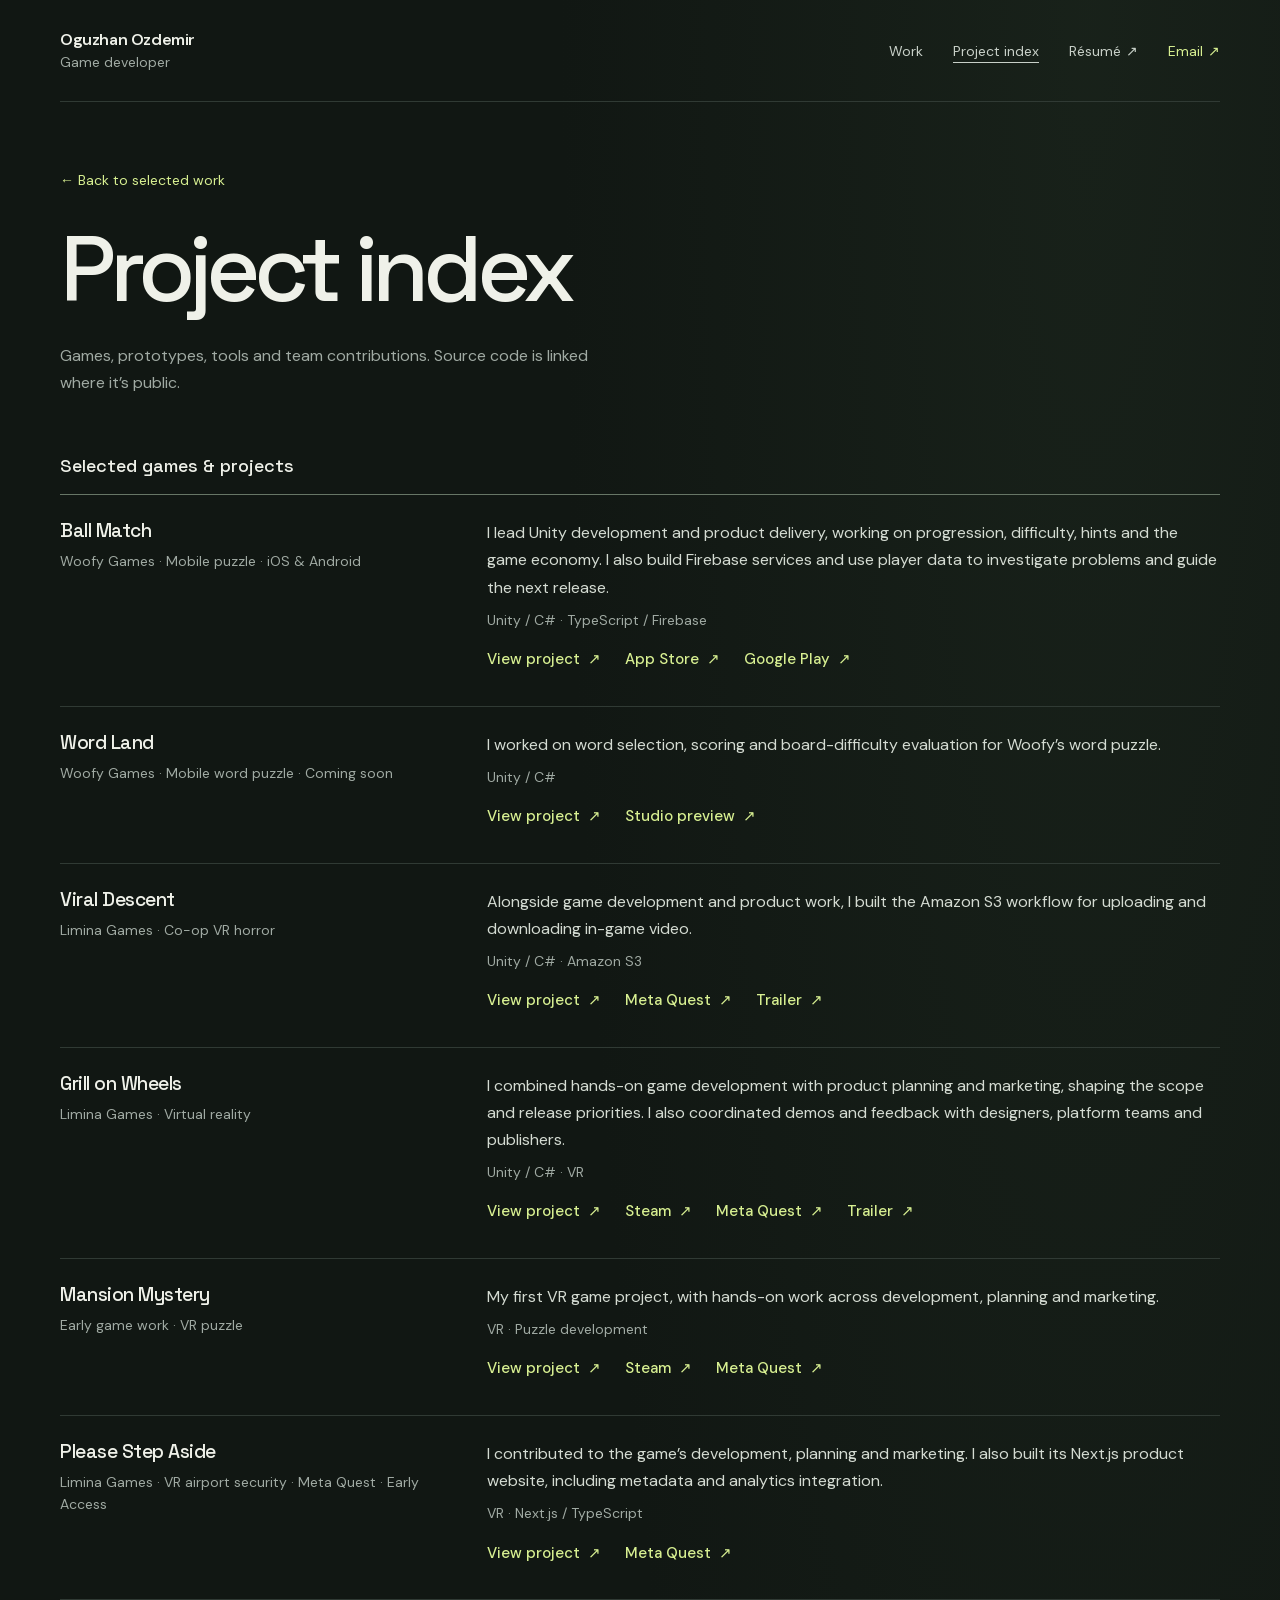
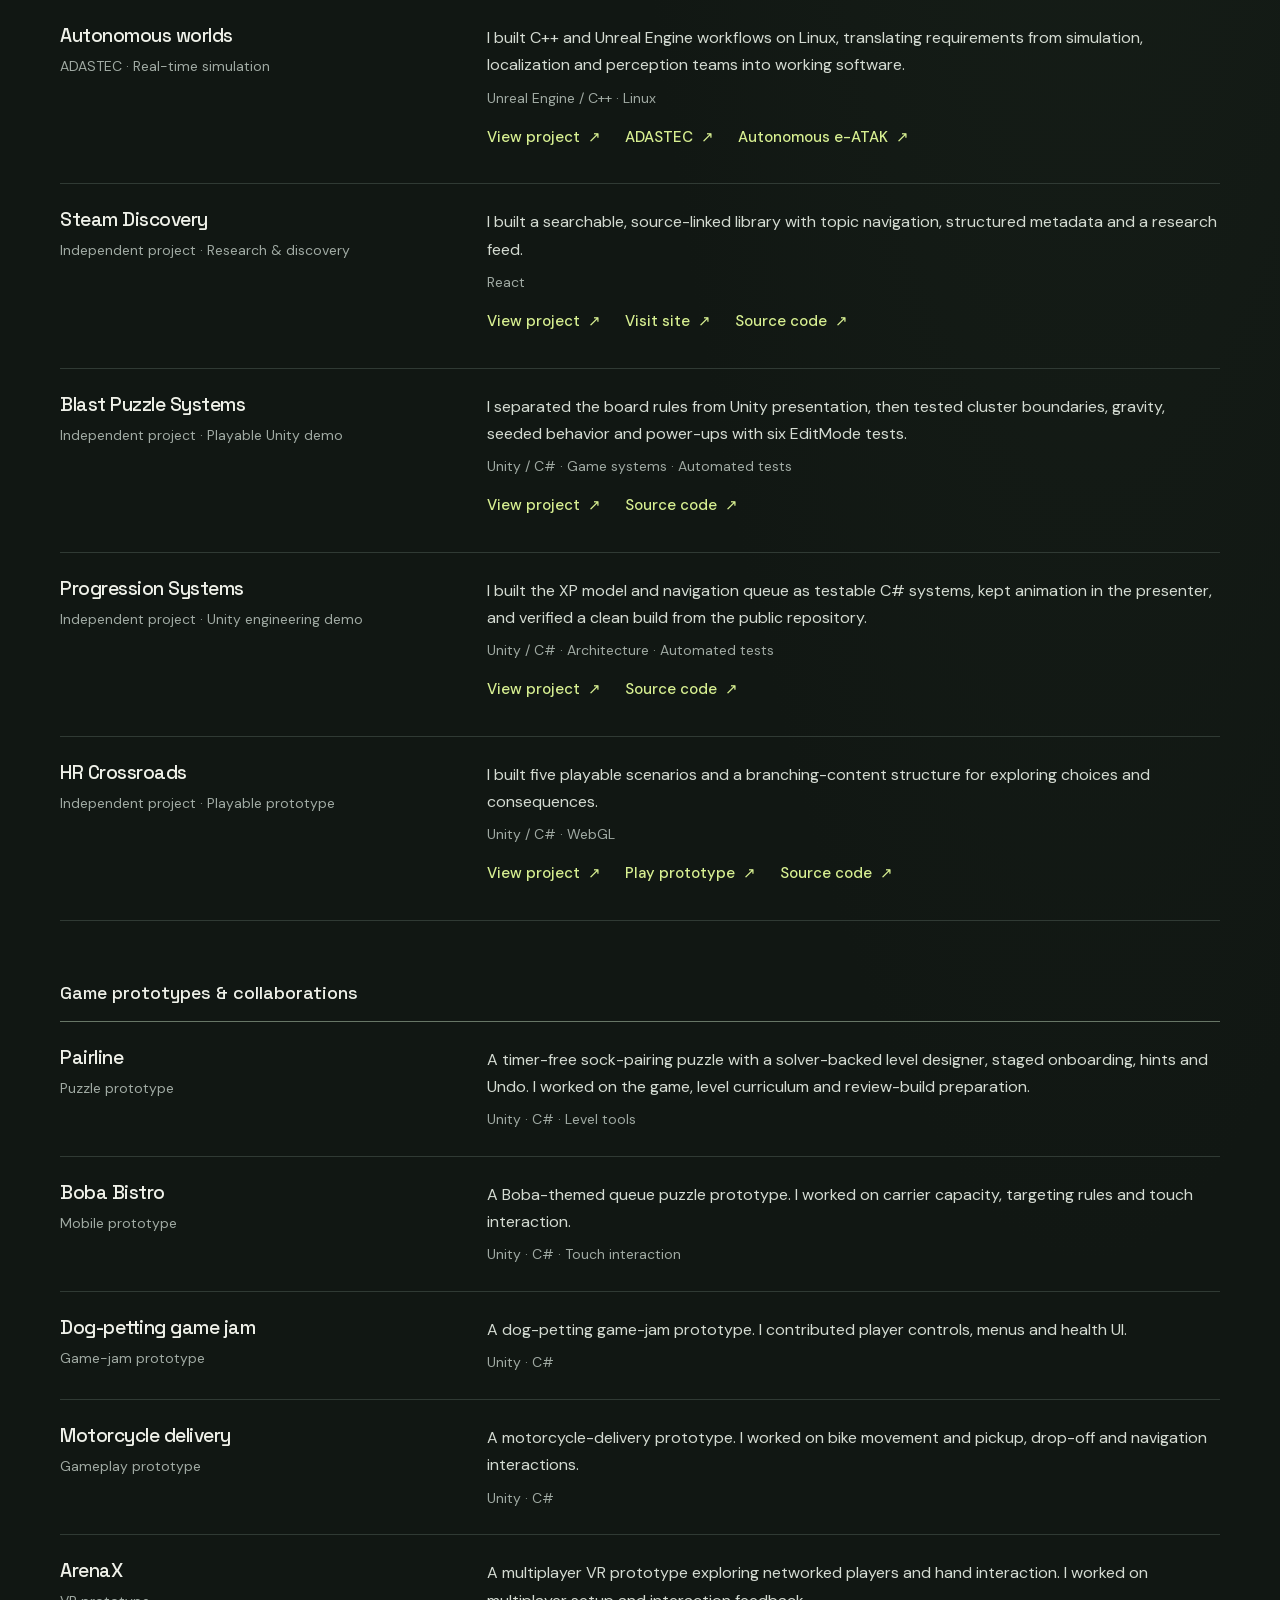
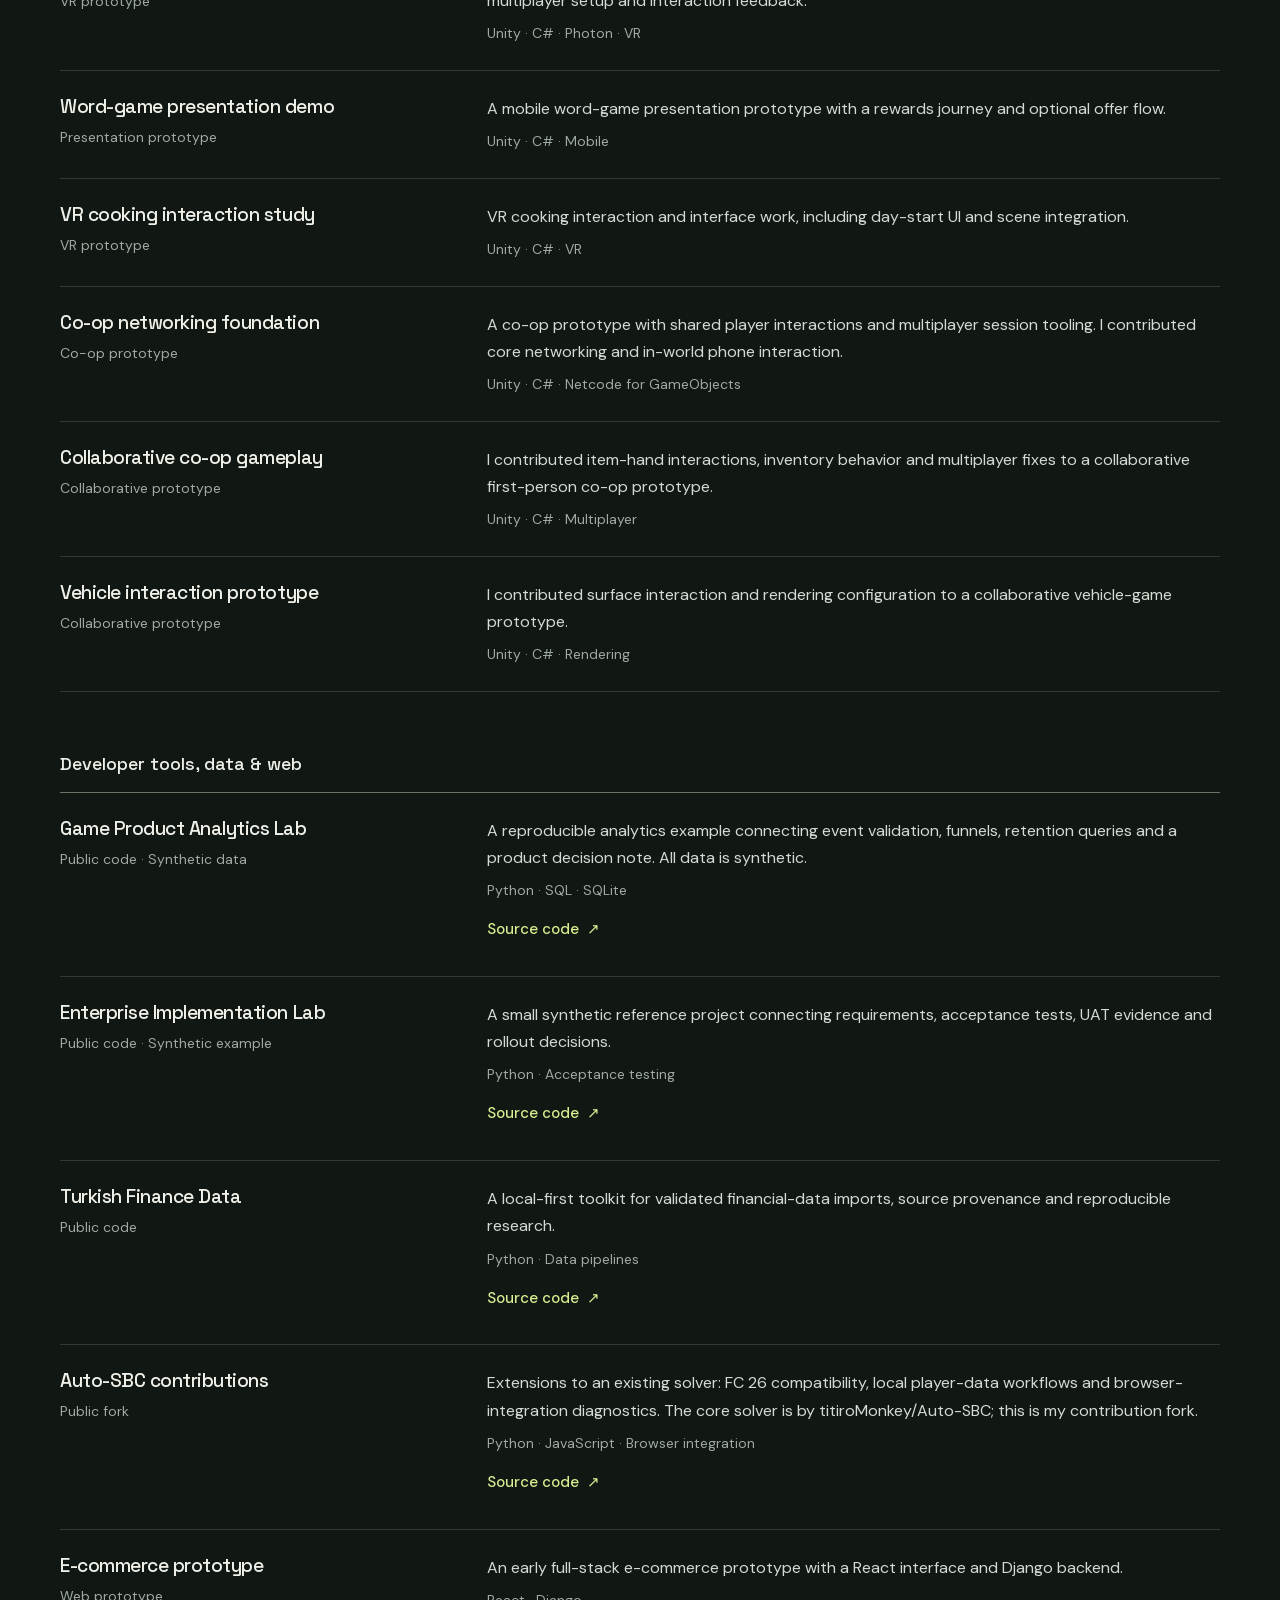
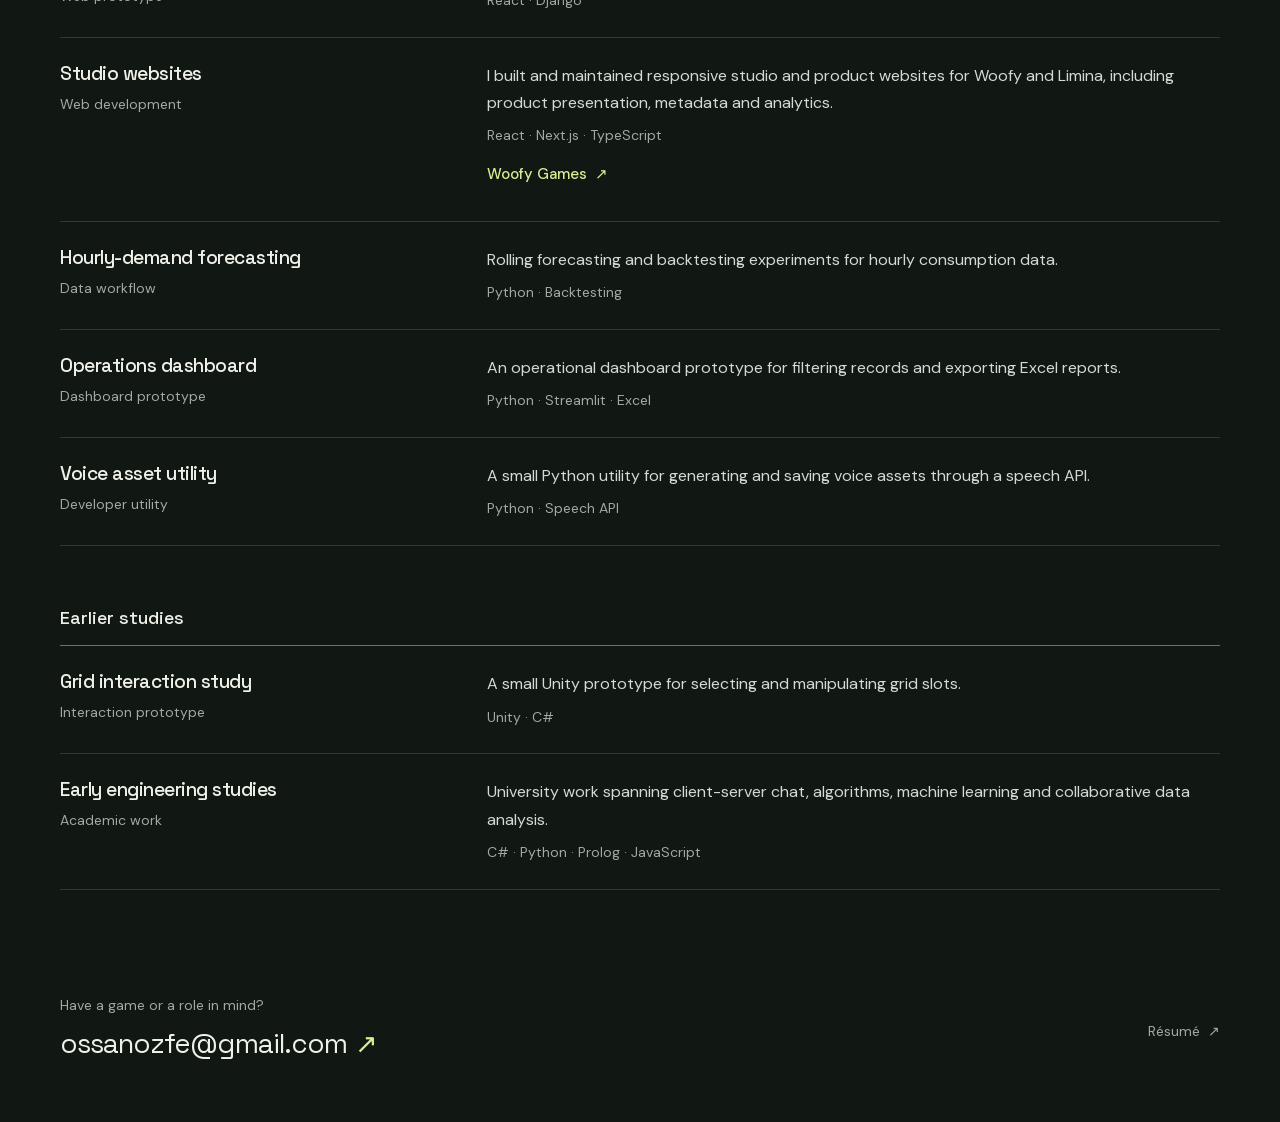
==== commit b8864968: "Publish portfolio from 74382e2c8b1b4fb9668bdb9204d9bcadd8925e78" ====
--- a/projects.html
+++ b/projects.html
@@ -34,6 +34,6 @@
     <link rel="stylesheet" crossorigin href="/assets/index-BYV90LvD.css">
   </head>
   <body>
-    <div id="root"><a class="skip-link" href="#main">Skip to content</a><div class="page"><header class="site-header"><a class="identity" href="/">Oguzhan Ozdemir<span>Game developer</span></a><nav aria-label="Main navigation"><a href="/#work">Work</a><a href="/projects.html" aria-current="page">Project index</a><a href="/resume.html">Résumé <span aria-hidden="true">↗</span></a><a href="mailto:ossanozfe@gmail.com">Email <span aria-hidden="true">↗</span></a></nav></header><main id="main"><div class="index-intro"><a href="/">← Back to selected work</a><h1>Project index</h1><p>Games, prototypes, tools and team contributions. Source code is linked where it’s public.</p></div><section class="index-group"><h2>Selected games &amp; projects</h2><div><article class="index-row" id="ball-match"><div><h3>Ball Match</h3><p class="index-status">Woofy Games · Mobile puzzle · iOS &amp; Android</p></div><div><p>I lead Unity development and product delivery, working on progression, difficulty, hints and the game economy. I also build Firebase services and use player data to investigate problems and guide the next release.</p><p class="technology">Unity / C# · TypeScript / Firebase</p><div class="project-links"><a href="/#ball-match">View project<!-- --> <span aria-hidden="true">↗</span></a><a href="https://apps.apple.com/app/id6760407545" target="_blank" rel="noreferrer">App Store<!-- --> <span aria-hidden="true">↗</span></a><a href="https://play.google.com/store/apps/details?id=com.woofygames.ballmatch" target="_blank" rel="noreferrer">Google Play<!-- --> <span aria-hidden="true">↗</span></a></div></div></article><article class="index-row" id="word-land"><div><h3>Word Land</h3><p class="index-status">Woofy Games · Mobile word puzzle · Coming soon</p></div><div><p>I worked on word selection, scoring and board-difficulty evaluation for Woofy’s word puzzle.</p><p class="technology">Unity / C#</p><div class="project-links"><a href="/#word-land">View project<!-- --> <span aria-hidden="true">↗</span></a><a href="https://www.woofygames.com/" target="_blank" rel="noreferrer">Studio preview<!-- --> <span aria-hidden="true">↗</span></a></div></div></article><article class="index-row" id="viral-descent"><div><h3>Viral Descent</h3><p class="index-status">Limina Games · Co-op VR horror</p></div><div><p>Alongside game development and product work, I built the Amazon S3 workflow for uploading and downloading in-game video.</p><p class="technology">Unity / C# · Amazon S3</p><div class="project-links"><a href="/#viral-descent">View project<!-- --> <span aria-hidden="true">↗</span></a><a href="https://www.meta.com/experiences/viral-descent-together/8872975976070976/" target="_blank" rel="noreferrer">Meta Quest<!-- --> <span aria-hidden="true">↗</span></a><a href="https://www.youtube.com/watch?v=ykDt3blQwD8" target="_blank" rel="noreferrer">Trailer<!-- --> <span aria-hidden="true">↗</span></a></div></div></article><article class="index-row" id="grill-on-wheels"><div><h3>Grill on Wheels</h3><p class="index-status">Limina Games · Virtual reality</p></div><div><p>I combined hands-on game development with product planning and marketing, shaping the scope and release priorities. I also coordinated demos and feedback with designers, platform teams and publishers.</p><p class="technology">Unity / C# · VR</p><div class="project-links"><a href="/#grill-on-wheels">View project<!-- --> <span aria-hidden="true">↗</span></a><a href="https://store.steampowered.com/app/2628680/Grill_on_Wheels/" target="_blank" rel="noreferrer">Steam<!-- --> <span aria-hidden="true">↗</span></a><a href="https://www.meta.com/experiences/7056585347694088/" target="_blank" rel="noreferrer">Meta Quest<!-- --> <span aria-hidden="true">↗</span></a><a href="https://www.youtube.com/watch?v=oU0aZLuPpc4" target="_blank" rel="noreferrer">Trailer<!-- --> <span aria-hidden="true">↗</span></a></div></div></article><article class="index-row" id="mansion-mystery"><div><h3>Mansion Mystery</h3><p class="index-status">Early game work · VR puzzle</p></div><div><p>My first VR game project, with hands-on work across development, planning and marketing.</p><p class="technology">VR · Puzzle development</p><div class="project-links"><a href="/#mansion-mystery">View project<!-- --> <span aria-hidden="true">↗</span></a><a href="https://store.steampowered.com/app/2424630/Mansion_Mystery/" target="_blank" rel="noreferrer">Steam<!-- --> <span aria-hidden="true">↗</span></a><a href="https://www.meta.com/experiences/5691978394241239/" target="_blank" rel="noreferrer">Meta Quest<!-- --> <span aria-hidden="true">↗</span></a></div></div></article><article class="index-row" id="please-step-aside"><div><h3>Please Step Aside</h3><p class="index-status">Limina Games · VR airport security · Meta Quest · Early Access</p></div><div><p>I contributed to the game’s development, planning and marketing. I also built its Next.js product website, including metadata and analytics integration.</p><p class="technology">VR · Next.js / TypeScript</p><div class="project-links"><a href="/#please-step-aside">View project<!-- --> <span aria-hidden="true">↗</span></a><a href="https://www.meta.com/experiences/please-step-aside/9171457622956378/" target="_blank" rel="noreferrer">Meta Quest<!-- --> <span aria-hidden="true">↗</span></a></div></div></article><article class="index-row" id="simulation"><div><h3>Autonomous worlds</h3><p class="index-status">ADASTEC · Real-time simulation</p></div><div><p>I built C++ and Unreal Engine workflows on Linux, translating requirements from simulation, localization and perception teams into working software.</p><p class="technology">Unreal Engine / C++ · Linux</p><div class="project-links"><a href="/#simulation">View project<!-- --> <span aria-hidden="true">↗</span></a><a href="https://www.adastec.com/" target="_blank" rel="noreferrer">ADASTEC<!-- --> <span aria-hidden="true">↗</span></a><a href="https://www.karsan.com/en/autonomous-bus/autonomous-e-atak/autonomous-e-atak-autonomous-technology" target="_blank" rel="noreferrer">Autonomous e-ATAK<!-- --> <span aria-hidden="true">↗</span></a></div></div></article><article class="index-row" id="steam-discovery"><div><h3>Steam Discovery</h3><p class="index-status">Independent project · Research &amp; discovery</p></div><div><p>I built a searchable, source-linked library with topic navigation, structured metadata and a research feed.</p><p class="technology">React</p><div class="project-links"><a href="/#steam-discovery">View project<!-- --> <span aria-hidden="true">↗</span></a><a href="https://steam-discovery.vercel.app/" target="_blank" rel="noreferrer">Visit site<!-- --> <span aria-hidden="true">↗</span></a><a href="https://github.com/oguzhanozfe/steam-discovery" target="_blank" rel="noreferrer">Source code<!-- --> <span aria-hidden="true">↗</span></a></div></div></article><article class="index-row" id="hr-crossroads"><div><h3>HR Crossroads</h3><p class="index-status">Independent project · Playable prototype</p></div><div><p>I built five playable scenarios and a branching-content structure for exploring choices and consequences.</p><p class="technology">Unity / C# · WebGL</p><div class="project-links"><a href="/#hr-crossroads">View project<!-- --> <span aria-hidden="true">↗</span></a><a href="https://hr-crossroads-demo.vercel.app/" target="_blank" rel="noreferrer">Play prototype<!-- --> <span aria-hidden="true">↗</span></a></div></div></article></div></section><section class="index-group"><h2>Game prototypes &amp; collaborations</h2><div><article class="index-row" id="pairline"><div><h3>Pairline</h3><p class="index-status">Puzzle prototype</p></div><div><p>A timer-free sock-pairing puzzle with a solver-backed level designer, staged onboarding, hints and Undo. I worked on the game, level curriculum and review-build preparation.</p><p class="technology">Unity · C# · Level tools</p></div></article><article class="index-row" id="boba-bistro"><div><h3>Boba Bistro</h3><p class="index-status">Mobile prototype</p></div><div><p>A Boba-themed queue puzzle prototype. I worked on carrier capacity, targeting rules and touch interaction.</p><p class="technology">Unity · C# · Touch interaction</p></div></article><article class="index-row" id="dog-jam"><div><h3>Dog-petting game jam</h3><p class="index-status">Game-jam prototype</p></div><div><p>A dog-petting game-jam prototype. I contributed player controls, menus and health UI.</p><p class="technology">Unity · C#</p></div></article><article class="index-row" id="moto"><div><h3>Motorcycle delivery</h3><p class="index-status">Gameplay prototype</p></div><div><p>A motorcycle-delivery prototype. I worked on bike movement and pickup, drop-off and navigation interactions.</p><p class="technology">Unity · C#</p></div></article><article class="index-row" id="arena"><div><h3>ArenaX</h3><p class="index-status">VR prototype</p></div><div><p>A multiplayer VR prototype exploring networked players and hand interaction. I worked on multiplayer setup and interaction feedback.</p><p class="technology">Unity · C# · Photon · VR</p></div></article><article class="index-row" id="quest-demo"><div><h3>Word-game presentation demo</h3><p class="index-status">Presentation prototype</p></div><div><p>A mobile word-game presentation prototype with a rewards journey and optional offer flow.</p><p class="technology">Unity · C# · Mobile</p></div></article><article class="index-row" id="burger"><div><h3>VR cooking interaction study</h3><p class="index-status">VR prototype</p></div><div><p>VR cooking interaction and interface work, including day-start UI and scene integration.</p><p class="technology">Unity · C# · VR</p></div></article><article class="index-row" id="coop-foundation"><div><h3>Co-op networking foundation</h3><p class="index-status">Co-op prototype</p></div><div><p>A co-op prototype with shared player interactions and multiplayer session tooling. I contributed core networking and in-world phone interaction.</p><p class="technology">Unity · C# · Netcode for GameObjects</p></div></article><article class="index-row" id="co-op-gameplay"><div><h3>Collaborative co-op gameplay</h3><p class="index-status">Collaborative prototype</p></div><div><p>I contributed item-hand interactions, inventory behavior and multiplayer fixes to a collaborative first-person co-op prototype.</p><p class="technology">Unity · C# · Multiplayer</p></div></article><article class="index-row" id="vehicle-interaction"><div><h3>Vehicle interaction prototype</h3><p class="index-status">Collaborative prototype</p></div><div><p>I contributed surface interaction and rendering configuration to a collaborative vehicle-game prototype.</p><p class="technology">Unity · C# · Rendering</p></div></article></div></section><section class="index-group"><h2>Developer tools, data &amp; web</h2><div><article class="index-row" id="analytics-lab"><div><h3>Game Product Analytics Lab</h3><p class="index-status">Public code · Synthetic data</p></div><div><p>A reproducible analytics example connecting event validation, funnels, retention queries and a product decision note. All data is synthetic.</p><p class="technology">Python · SQL · SQLite</p><div class="project-links"><a href="https://github.com/oguzhanozfe/game-product-analytics-lab" target="_blank" rel="noreferrer">Source code<!-- --> <span aria-hidden="true">↗</span></a></div></div></article><article class="index-row" id="implementation-lab"><div><h3>Enterprise Implementation Lab</h3><p class="index-status">Public code · Synthetic example</p></div><div><p>A small synthetic reference project connecting requirements, acceptance tests, UAT evidence and rollout decisions.</p><p class="technology">Python · Acceptance testing</p><div class="project-links"><a href="https://github.com/oguzhanozfe/enterprise-implementation-lab" target="_blank" rel="noreferrer">Source code<!-- --> <span aria-hidden="true">↗</span></a></div></div></article><article class="index-row" id="finance-toolkit"><div><h3>Turkish Finance Data</h3><p class="index-status">Public code</p></div><div><p>A local-first toolkit for validated financial-data imports, source provenance and reproducible research.</p><p class="technology">Python · Data pipelines</p><div class="project-links"><a href="https://github.com/oguzhanozfe/turkish-finance-data" target="_blank" rel="noreferrer">Source code<!-- --> <span aria-hidden="true">↗</span></a></div></div></article><article class="index-row" id="auto-sbc"><div><h3>Auto-SBC contributions</h3><p class="index-status">Public fork</p></div><div><p>Extensions to an existing solver: FC 26 compatibility, local player-data workflows and browser-integration diagnostics. The core solver is by titiroMonkey/Auto-SBC; this is my contribution fork.</p><p class="technology">Python · JavaScript · Browser integration</p><div class="project-links"><a href="https://github.com/oguzhanozfe/Auto-SBC" target="_blank" rel="noreferrer">Source code<!-- --> <span aria-hidden="true">↗</span></a></div></div></article><article class="index-row" id="ecommerce"><div><h3>E-commerce prototype</h3><p class="index-status">Web prototype</p></div><div><p>An early full-stack e-commerce prototype with a React interface and Django backend.</p><p class="technology">React · Django</p></div></article><article class="index-row" id="studio-websites"><div><h3>Studio websites</h3><p class="index-status">Web development</p></div><div><p>I built and maintained responsive studio and product websites for Woofy and Limina, including product presentation, metadata and analytics.</p><p class="technology">React · Next.js · TypeScript</p><div class="project-links"><a href="https://www.woofygames.com/" target="_blank" rel="noreferrer">Woofy Games<!-- --> <span aria-hidden="true">↗</span></a></div></div></article><article class="index-row" id="forecasting"><div><h3>Hourly-demand forecasting</h3><p class="index-status">Data workflow</p></div><div><p>Rolling forecasting and backtesting experiments for hourly consumption data.</p><p class="technology">Python · Backtesting</p></div></article><article class="index-row" id="mini-dash"><div><h3>Operations dashboard</h3><p class="index-status">Dashboard prototype</p></div><div><p>An operational dashboard prototype for filtering records and exporting Excel reports.</p><p class="technology">Python · Streamlit · Excel</p></div></article><article class="index-row" id="voices"><div><h3>Voice asset utility</h3><p class="index-status">Developer utility</p></div><div><p>A small Python utility for generating and saving voice assets through a speech API.</p><p class="technology">Python · Speech API</p></div></article></div></section><section class="index-group"><h2>Earlier studies</h2><div><article class="index-row" id="box"><div><h3>Grid interaction study</h3><p class="index-status">Interaction prototype</p></div><div><p>A small Unity prototype for selecting and manipulating grid slots.</p><p class="technology">Unity · C#</p></div></article><article class="index-row" id="case-studies"><div><h3>Unity case studies</h3><p class="index-status">Technical exercises</p></div><div><p>Earlier Unity exercises exploring command-driven interfaces, progression UI and puzzle mechanics.</p><p class="technology">Unity · C#</p></div></article><article class="index-row" id="academic"><div><h3>Early engineering studies</h3><p class="index-status">Academic work</p></div><div><p>University work spanning client-server chat, algorithms, machine learning and collaborative data analysis.</p><p class="technology">C# · Python · Prolog · JavaScript</p></div></article></div></section></main><footer><div><p>Have a game or a role in mind?</p><a class="email" href="mailto:ossanozfe@gmail.com">ossanozfe@gmail.com <span aria-hidden="true">↗</span></a></div><a href="/resume.html">Résumé <span aria-hidden="true">↗</span></a></footer></div></div>
+    <div id="root"><a class="skip-link" href="#main">Skip to content</a><div class="page"><header class="site-header"><a class="identity" href="/">Oguzhan Ozdemir<span>Game developer</span></a><nav aria-label="Main navigation"><a href="/#work">Work</a><a href="/projects.html" aria-current="page">Project index</a><a href="/resume.html">Résumé <span aria-hidden="true">↗</span></a><a href="mailto:ossanozfe@gmail.com">Email <span aria-hidden="true">↗</span></a></nav></header><main id="main"><div class="index-intro"><a href="/">← Back to selected work</a><h1>Project index</h1><p>Games, prototypes, tools and team contributions. Source code is linked where it’s public.</p></div><section class="index-group"><h2>Selected games &amp; projects</h2><div><article class="index-row" id="ball-match"><div><h3>Ball Match</h3><p class="index-status">Woofy Games · Mobile puzzle · iOS &amp; Android</p></div><div><p>I lead Unity development and product delivery, working on progression, difficulty, hints and the game economy. I also build Firebase services and use player data to investigate problems and guide the next release.</p><p class="technology">Unity / C# · TypeScript / Firebase</p><div class="project-links"><a href="/#ball-match">View project<!-- --> <span aria-hidden="true">↗</span></a><a href="https://apps.apple.com/app/id6760407545" target="_blank" rel="noreferrer">App Store<!-- --> <span aria-hidden="true">↗</span></a><a href="https://play.google.com/store/apps/details?id=com.woofygames.ballmatch" target="_blank" rel="noreferrer">Google Play<!-- --> <span aria-hidden="true">↗</span></a></div></div></article><article class="index-row" id="word-land"><div><h3>Word Land</h3><p class="index-status">Woofy Games · Mobile word puzzle · Coming soon</p></div><div><p>I worked on word selection, scoring and board-difficulty evaluation for Woofy’s word puzzle.</p><p class="technology">Unity / C#</p><div class="project-links"><a href="/#word-land">View project<!-- --> <span aria-hidden="true">↗</span></a><a href="https://www.woofygames.com/" target="_blank" rel="noreferrer">Studio preview<!-- --> <span aria-hidden="true">↗</span></a></div></div></article><article class="index-row" id="viral-descent"><div><h3>Viral Descent</h3><p class="index-status">Limina Games · Co-op VR horror</p></div><div><p>Alongside game development and product work, I built the Amazon S3 workflow for uploading and downloading in-game video.</p><p class="technology">Unity / C# · Amazon S3</p><div class="project-links"><a href="/#viral-descent">View project<!-- --> <span aria-hidden="true">↗</span></a><a href="https://www.meta.com/experiences/viral-descent-together/8872975976070976/" target="_blank" rel="noreferrer">Meta Quest<!-- --> <span aria-hidden="true">↗</span></a><a href="https://www.youtube.com/watch?v=ykDt3blQwD8" target="_blank" rel="noreferrer">Trailer<!-- --> <span aria-hidden="true">↗</span></a></div></div></article><article class="index-row" id="grill-on-wheels"><div><h3>Grill on Wheels</h3><p class="index-status">Limina Games · Virtual reality</p></div><div><p>I combined hands-on game development with product planning and marketing, shaping the scope and release priorities. I also coordinated demos and feedback with designers, platform teams and publishers.</p><p class="technology">Unity / C# · VR</p><div class="project-links"><a href="/#grill-on-wheels">View project<!-- --> <span aria-hidden="true">↗</span></a><a href="https://store.steampowered.com/app/2628680/Grill_on_Wheels/" target="_blank" rel="noreferrer">Steam<!-- --> <span aria-hidden="true">↗</span></a><a href="https://www.meta.com/experiences/7056585347694088/" target="_blank" rel="noreferrer">Meta Quest<!-- --> <span aria-hidden="true">↗</span></a><a href="https://www.youtube.com/watch?v=oU0aZLuPpc4" target="_blank" rel="noreferrer">Trailer<!-- --> <span aria-hidden="true">↗</span></a></div></div></article><article class="index-row" id="mansion-mystery"><div><h3>Mansion Mystery</h3><p class="index-status">Early game work · VR puzzle</p></div><div><p>My first VR game project, with hands-on work across development, planning and marketing.</p><p class="technology">VR · Puzzle development</p><div class="project-links"><a href="/#mansion-mystery">View project<!-- --> <span aria-hidden="true">↗</span></a><a href="https://store.steampowered.com/app/2424630/Mansion_Mystery/" target="_blank" rel="noreferrer">Steam<!-- --> <span aria-hidden="true">↗</span></a><a href="https://www.meta.com/experiences/5691978394241239/" target="_blank" rel="noreferrer">Meta Quest<!-- --> <span aria-hidden="true">↗</span></a></div></div></article><article class="index-row" id="please-step-aside"><div><h3>Please Step Aside</h3><p class="index-status">Limina Games · VR airport security · Meta Quest · Early Access</p></div><div><p>I contributed to the game’s development, planning and marketing. I also built its Next.js product website, including metadata and analytics integration.</p><p class="technology">VR · Next.js / TypeScript</p><div class="project-links"><a href="/#please-step-aside">View project<!-- --> <span aria-hidden="true">↗</span></a><a href="https://www.meta.com/experiences/please-step-aside/9171457622956378/" target="_blank" rel="noreferrer">Meta Quest<!-- --> <span aria-hidden="true">↗</span></a></div></div></article><article class="index-row" id="simulation"><div><h3>Autonomous worlds</h3><p class="index-status">ADASTEC · Real-time simulation</p></div><div><p>I built C++ and Unreal Engine workflows on Linux, translating requirements from simulation, localization and perception teams into working software.</p><p class="technology">Unreal Engine / C++ · Linux</p><div class="project-links"><a href="/#simulation">View project<!-- --> <span aria-hidden="true">↗</span></a><a href="https://www.adastec.com/" target="_blank" rel="noreferrer">ADASTEC<!-- --> <span aria-hidden="true">↗</span></a><a href="https://www.karsan.com/en/autonomous-bus/autonomous-e-atak/autonomous-e-atak-autonomous-technology" target="_blank" rel="noreferrer">Autonomous e-ATAK<!-- --> <span aria-hidden="true">↗</span></a></div></div></article><article class="index-row" id="steam-discovery"><div><h3>Steam Discovery</h3><p class="index-status">Independent project · Research &amp; discovery</p></div><div><p>I built a searchable, source-linked library with topic navigation, structured metadata and a research feed.</p><p class="technology">React</p><div class="project-links"><a href="/#steam-discovery">View project<!-- --> <span aria-hidden="true">↗</span></a><a href="https://steam-discovery.vercel.app/" target="_blank" rel="noreferrer">Visit site<!-- --> <span aria-hidden="true">↗</span></a><a href="https://github.com/oguzhanozfe/steam-discovery" target="_blank" rel="noreferrer">Source code<!-- --> <span aria-hidden="true">↗</span></a></div></div></article><article class="index-row" id="blast-puzzle-demo"><div><h3>Blast Puzzle Systems</h3><p class="index-status">Independent project · Playable Unity demo</p></div><div><p>I separated the board rules from Unity presentation, then tested cluster boundaries, gravity, seeded behavior and power-ups with six EditMode tests.</p><p class="technology">Unity / C# · Game systems · Automated tests</p><div class="project-links"><a href="/#blast-puzzle-demo">View project<!-- --> <span aria-hidden="true">↗</span></a><a href="https://github.com/oguzhanozfe/unity-blast-puzzle-demo" target="_blank" rel="noreferrer">Source code<!-- --> <span aria-hidden="true">↗</span></a></div></div></article><article class="index-row" id="progression-systems-demo"><div><h3>Progression Systems</h3><p class="index-status">Independent project · Unity engineering demo</p></div><div><p>I built the XP model and navigation queue as testable C# systems, kept animation in the presenter, and verified a clean build from the public repository.</p><p class="technology">Unity / C# · Architecture · Automated tests</p><div class="project-links"><a href="/#progression-systems-demo">View project<!-- --> <span aria-hidden="true">↗</span></a><a href="https://github.com/oguzhanozfe/unity-progression-systems-demo" target="_blank" rel="noreferrer">Source code<!-- --> <span aria-hidden="true">↗</span></a></div></div></article><article class="index-row" id="hr-crossroads"><div><h3>HR Crossroads</h3><p class="index-status">Independent project · Playable prototype</p></div><div><p>I built five playable scenarios and a branching-content structure for exploring choices and consequences.</p><p class="technology">Unity / C# · WebGL</p><div class="project-links"><a href="/#hr-crossroads">View project<!-- --> <span aria-hidden="true">↗</span></a><a href="https://hr-crossroads-demo.vercel.app/" target="_blank" rel="noreferrer">Play prototype<!-- --> <span aria-hidden="true">↗</span></a><a href="https://github.com/oguzhanozfe/hr-crossroads-unity" target="_blank" rel="noreferrer">Source code<!-- --> <span aria-hidden="true">↗</span></a></div></div></article></div></section><section class="index-group"><h2>Game prototypes &amp; collaborations</h2><div><article class="index-row" id="pairline"><div><h3>Pairline</h3><p class="index-status">Puzzle prototype</p></div><div><p>A timer-free sock-pairing puzzle with a solver-backed level designer, staged onboarding, hints and Undo. I worked on the game, level curriculum and review-build preparation.</p><p class="technology">Unity · C# · Level tools</p></div></article><article class="index-row" id="boba-bistro"><div><h3>Boba Bistro</h3><p class="index-status">Mobile prototype</p></div><div><p>A Boba-themed queue puzzle prototype. I worked on carrier capacity, targeting rules and touch interaction.</p><p class="technology">Unity · C# · Touch interaction</p></div></article><article class="index-row" id="dog-jam"><div><h3>Dog-petting game jam</h3><p class="index-status">Game-jam prototype</p></div><div><p>A dog-petting game-jam prototype. I contributed player controls, menus and health UI.</p><p class="technology">Unity · C#</p></div></article><article class="index-row" id="moto"><div><h3>Motorcycle delivery</h3><p class="index-status">Gameplay prototype</p></div><div><p>A motorcycle-delivery prototype. I worked on bike movement and pickup, drop-off and navigation interactions.</p><p class="technology">Unity · C#</p></div></article><article class="index-row" id="arena"><div><h3>ArenaX</h3><p class="index-status">VR prototype</p></div><div><p>A multiplayer VR prototype exploring networked players and hand interaction. I worked on multiplayer setup and interaction feedback.</p><p class="technology">Unity · C# · Photon · VR</p></div></article><article class="index-row" id="quest-demo"><div><h3>Word-game presentation demo</h3><p class="index-status">Presentation prototype</p></div><div><p>A mobile word-game presentation prototype with a rewards journey and optional offer flow.</p><p class="technology">Unity · C# · Mobile</p></div></article><article class="index-row" id="burger"><div><h3>VR cooking interaction study</h3><p class="index-status">VR prototype</p></div><div><p>VR cooking interaction and interface work, including day-start UI and scene integration.</p><p class="technology">Unity · C# · VR</p></div></article><article class="index-row" id="coop-foundation"><div><h3>Co-op networking foundation</h3><p class="index-status">Co-op prototype</p></div><div><p>A co-op prototype with shared player interactions and multiplayer session tooling. I contributed core networking and in-world phone interaction.</p><p class="technology">Unity · C# · Netcode for GameObjects</p></div></article><article class="index-row" id="co-op-gameplay"><div><h3>Collaborative co-op gameplay</h3><p class="index-status">Collaborative prototype</p></div><div><p>I contributed item-hand interactions, inventory behavior and multiplayer fixes to a collaborative first-person co-op prototype.</p><p class="technology">Unity · C# · Multiplayer</p></div></article><article class="index-row" id="vehicle-interaction"><div><h3>Vehicle interaction prototype</h3><p class="index-status">Collaborative prototype</p></div><div><p>I contributed surface interaction and rendering configuration to a collaborative vehicle-game prototype.</p><p class="technology">Unity · C# · Rendering</p></div></article></div></section><section class="index-group"><h2>Developer tools, data &amp; web</h2><div><article class="index-row" id="analytics-lab"><div><h3>Game Product Analytics Lab</h3><p class="index-status">Public code · Synthetic data</p></div><div><p>A reproducible analytics example connecting event validation, funnels, retention queries and a product decision note. All data is synthetic.</p><p class="technology">Python · SQL · SQLite</p><div class="project-links"><a href="https://github.com/oguzhanozfe/game-product-analytics-lab" target="_blank" rel="noreferrer">Source code<!-- --> <span aria-hidden="true">↗</span></a></div></div></article><article class="index-row" id="implementation-lab"><div><h3>Enterprise Implementation Lab</h3><p class="index-status">Public code · Synthetic example</p></div><div><p>A small synthetic reference project connecting requirements, acceptance tests, UAT evidence and rollout decisions.</p><p class="technology">Python · Acceptance testing</p><div class="project-links"><a href="https://github.com/oguzhanozfe/enterprise-implementation-lab" target="_blank" rel="noreferrer">Source code<!-- --> <span aria-hidden="true">↗</span></a></div></div></article><article class="index-row" id="finance-toolkit"><div><h3>Turkish Finance Data</h3><p class="index-status">Public code</p></div><div><p>A local-first toolkit for validated financial-data imports, source provenance and reproducible research.</p><p class="technology">Python · Data pipelines</p><div class="project-links"><a href="https://github.com/oguzhanozfe/turkish-finance-data" target="_blank" rel="noreferrer">Source code<!-- --> <span aria-hidden="true">↗</span></a></div></div></article><article class="index-row" id="auto-sbc"><div><h3>Auto-SBC contributions</h3><p class="index-status">Public fork</p></div><div><p>Extensions to an existing solver: FC 26 compatibility, local player-data workflows and browser-integration diagnostics. The core solver is by titiroMonkey/Auto-SBC; this is my contribution fork.</p><p class="technology">Python · JavaScript · Browser integration</p><div class="project-links"><a href="https://github.com/oguzhanozfe/Auto-SBC" target="_blank" rel="noreferrer">Source code<!-- --> <span aria-hidden="true">↗</span></a></div></div></article><article class="index-row" id="ecommerce"><div><h3>E-commerce prototype</h3><p class="index-status">Web prototype</p></div><div><p>An early full-stack e-commerce prototype with a React interface and Django backend.</p><p class="technology">React · Django</p></div></article><article class="index-row" id="studio-websites"><div><h3>Studio websites</h3><p class="index-status">Web development</p></div><div><p>I built and maintained responsive studio and product websites for Woofy and Limina, including product presentation, metadata and analytics.</p><p class="technology">React · Next.js · TypeScript</p><div class="project-links"><a href="https://www.woofygames.com/" target="_blank" rel="noreferrer">Woofy Games<!-- --> <span aria-hidden="true">↗</span></a></div></div></article><article class="index-row" id="forecasting"><div><h3>Hourly-demand forecasting</h3><p class="index-status">Data workflow</p></div><div><p>Rolling forecasting and backtesting experiments for hourly consumption data.</p><p class="technology">Python · Backtesting</p></div></article><article class="index-row" id="mini-dash"><div><h3>Operations dashboard</h3><p class="index-status">Dashboard prototype</p></div><div><p>An operational dashboard prototype for filtering records and exporting Excel reports.</p><p class="technology">Python · Streamlit · Excel</p></div></article><article class="index-row" id="voices"><div><h3>Voice asset utility</h3><p class="index-status">Developer utility</p></div><div><p>A small Python utility for generating and saving voice assets through a speech API.</p><p class="technology">Python · Speech API</p></div></article></div></section><section class="index-group"><h2>Earlier studies</h2><div><article class="index-row" id="box"><div><h3>Grid interaction study</h3><p class="index-status">Interaction prototype</p></div><div><p>A small Unity prototype for selecting and manipulating grid slots.</p><p class="technology">Unity · C#</p></div></article><article class="index-row" id="academic"><div><h3>Early engineering studies</h3><p class="index-status">Academic work</p></div><div><p>University work spanning client-server chat, algorithms, machine learning and collaborative data analysis.</p><p class="technology">C# · Python · Prolog · JavaScript</p></div></article></div></section></main><footer><div><p>Have a game or a role in mind?</p><a class="email" href="mailto:ossanozfe@gmail.com">ossanozfe@gmail.com <span aria-hidden="true">↗</span></a></div><a href="/resume.html">Résumé <span aria-hidden="true">↗</span></a></footer></div></div>
   </body>
 </html>
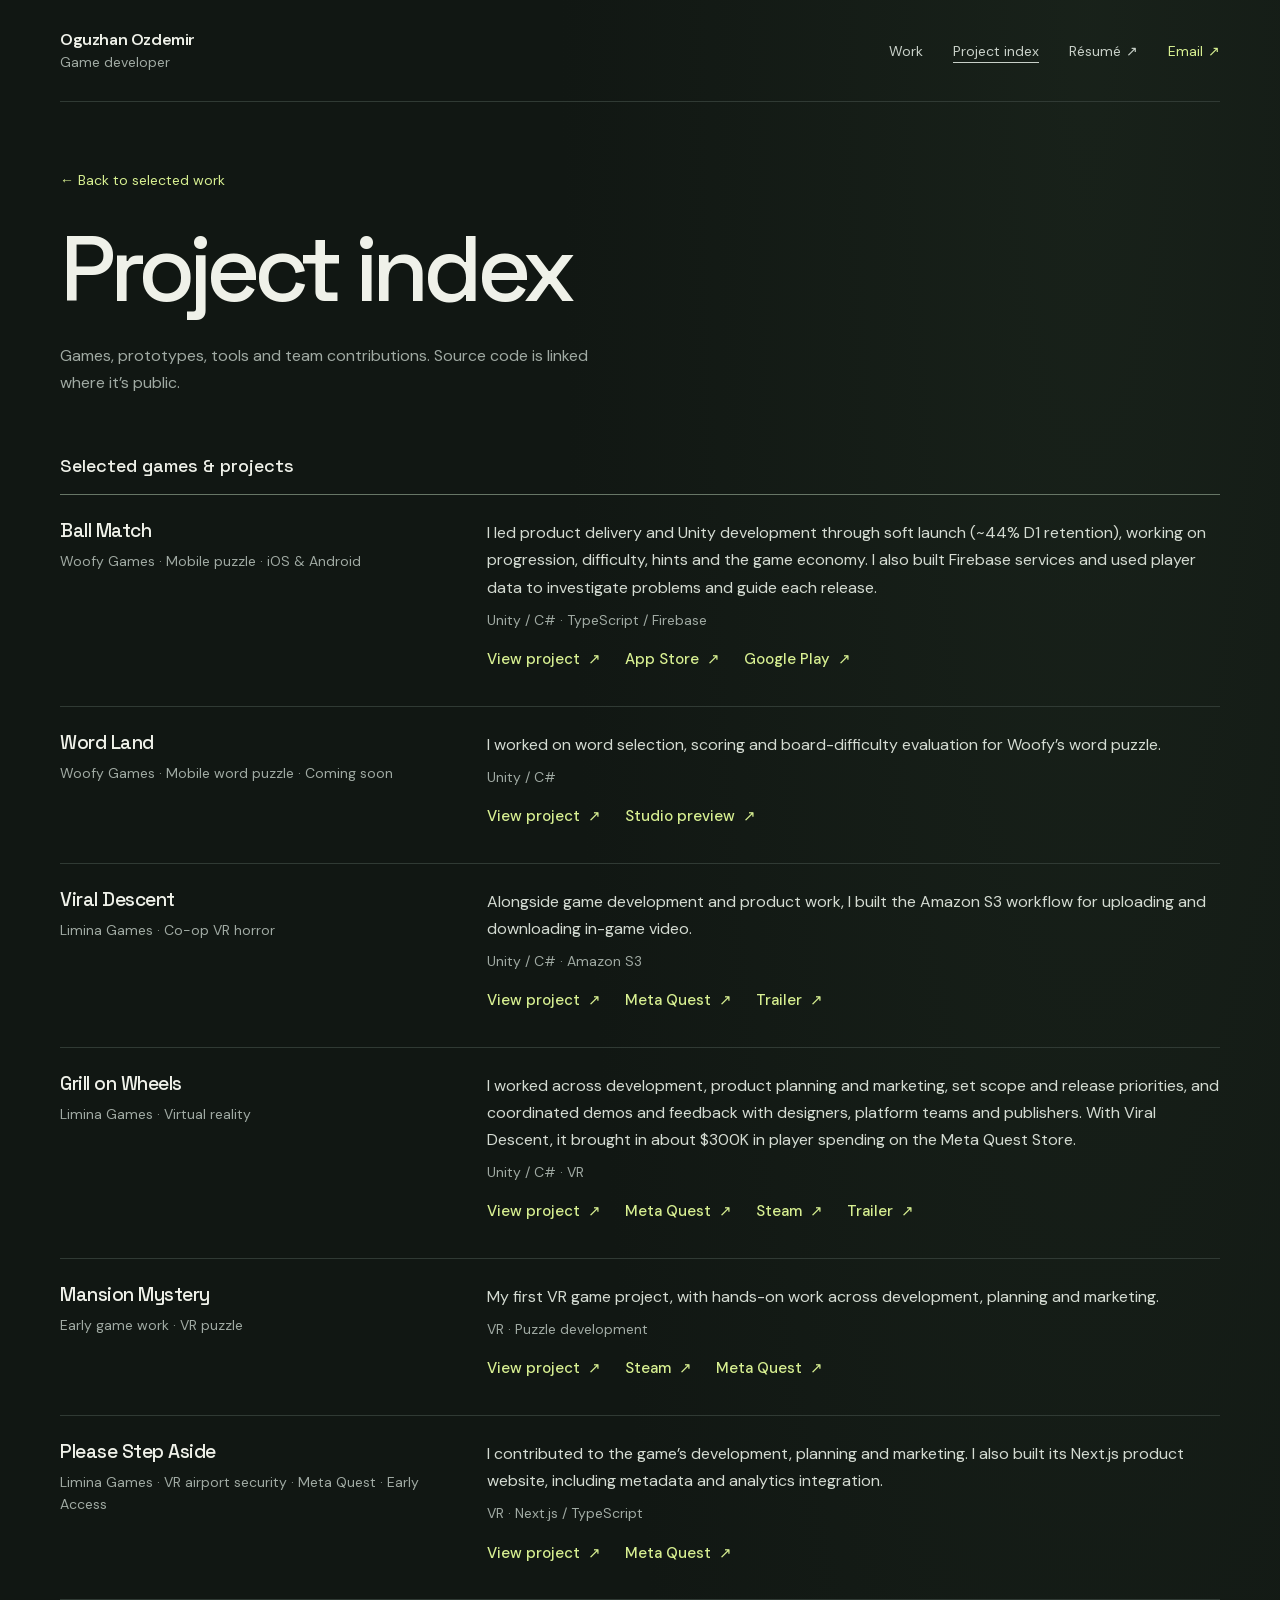
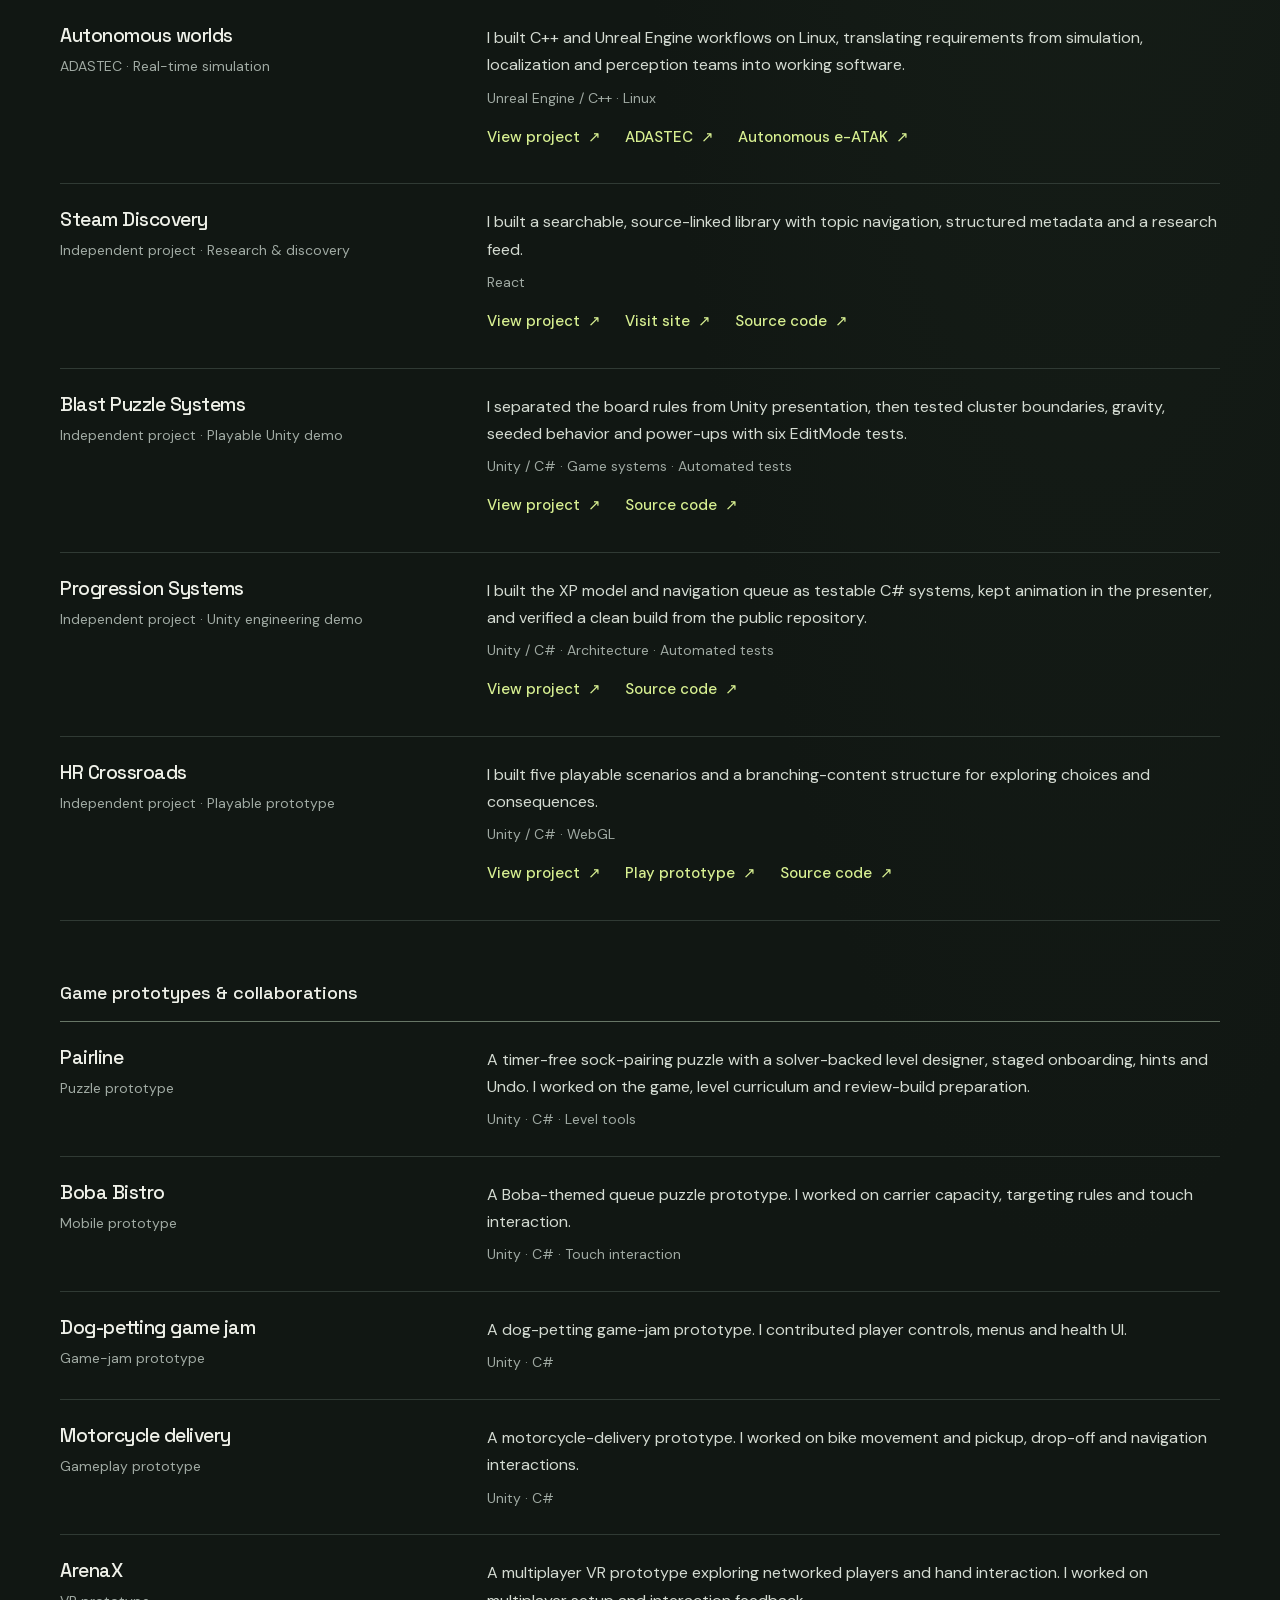
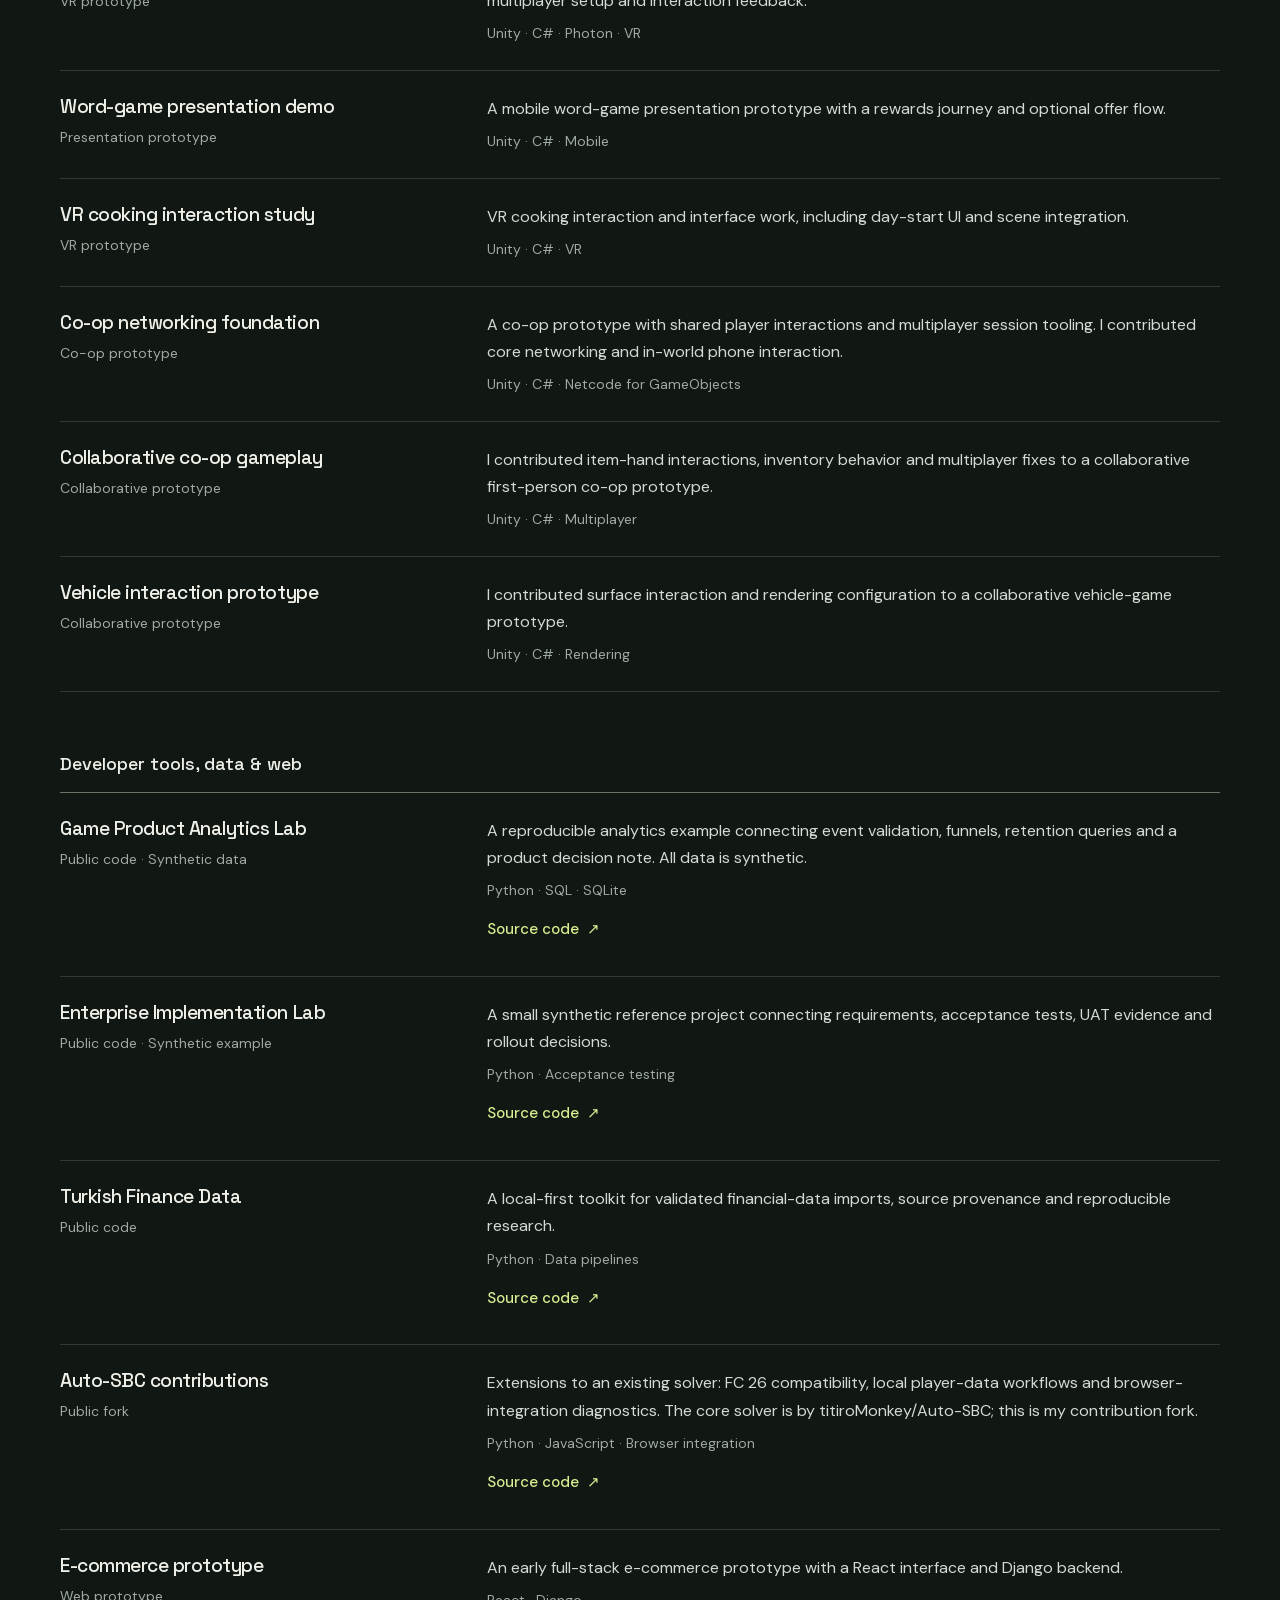
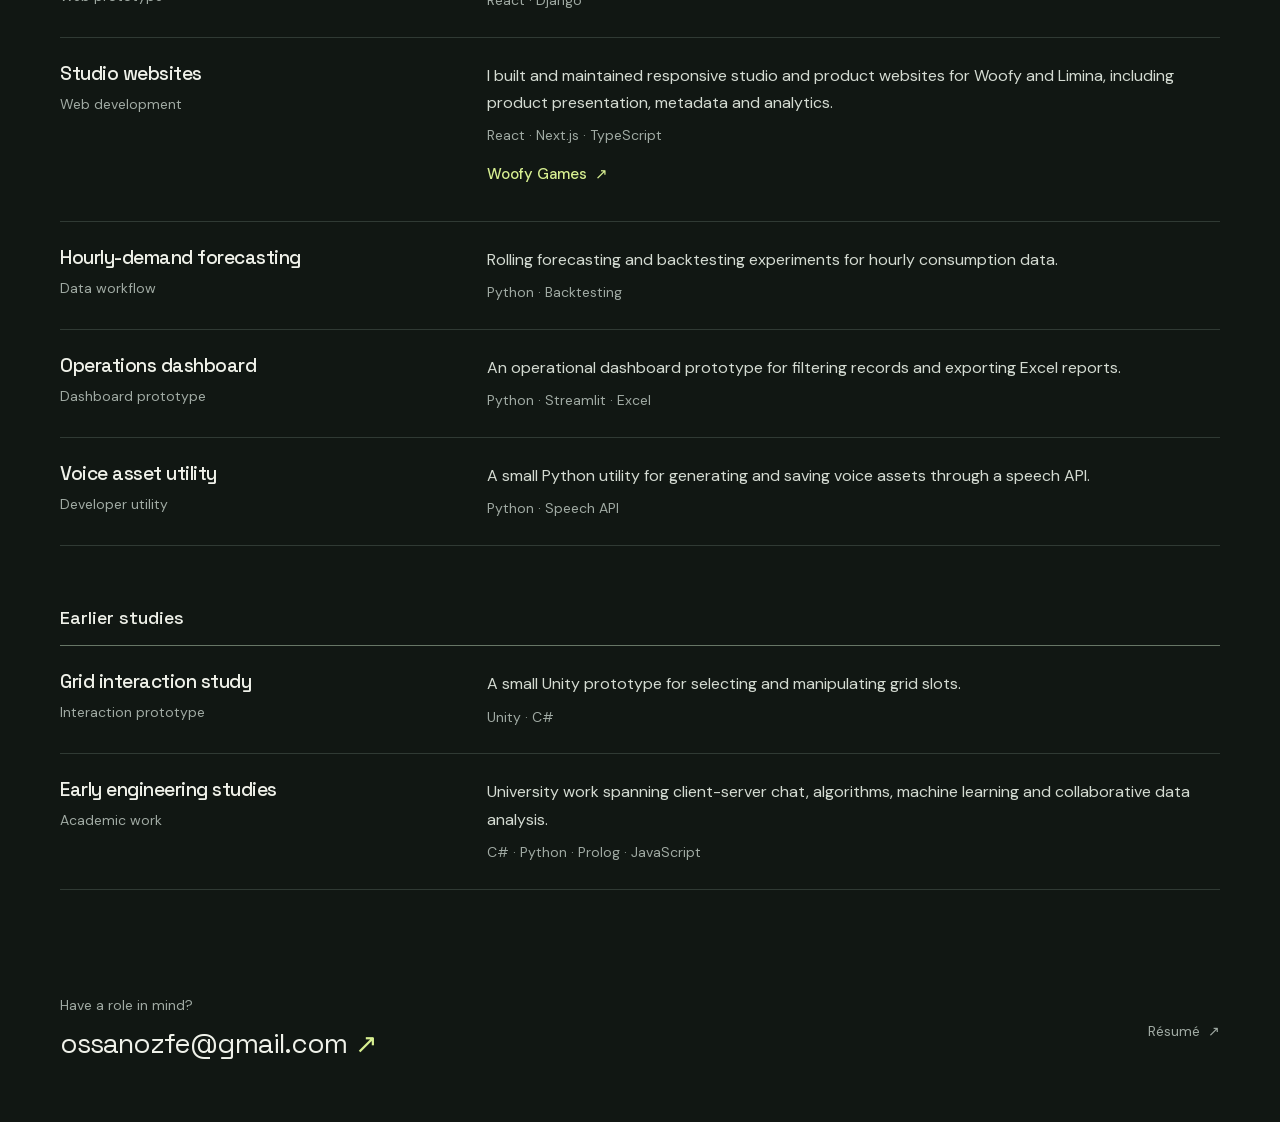
==== commit 48bf0a34: "Sync mirror with portfolio 84a0392 Co-Authored-By: Claude Opus 5.5 <noreply@anthropic.com>" ====
--- a/projects.html
+++ b/projects.html
@@ -14,26 +14,26 @@
     <meta name="color-scheme" content="dark" />
     <meta
       name="description"
-      content="Oguzhan Ozdemir — game developer and technical product lead. Explore Unity, mobile and VR games, real-time simulation, and independent projects."
+      content="Oguzhan Ozdemir — product owner with an engineering background. Mobile and VR games, player data, real-time simulation, and independent projects."
     />
-    <link rel="canonical" href="https://oguzhanozfe.github.io/projects.html" />
+    <link rel="canonical" href="https://oguzhan-ozdemir.vercel.app/projects.html" />
     <link rel="icon" type="image/svg+xml" href="/favicon.svg" />
     <meta property="og:type" content="website" />
     <meta
       property="og:title"
-      content="Oguzhan Ozdemir — Unity, Mobile & VR Game Developer"
+      content="Oguzhan Ozdemir — Product Owner, Mobile Games & Player Data"
     />
     <meta
       property="og:description"
       content="Game developer & technical product lead. Selected work across Unity, mobile games, VR, simulation, and product engineering."
     />
-    <meta property="og:url" content="https://oguzhanozfe.github.io/projects.html" />
+    <meta property="og:url" content="https://oguzhan-ozdemir.vercel.app/projects.html" />
     <meta name="twitter:card" content="summary" />
     <title>Project index — Oguzhan Ozdemir</title>
     
     <link rel="stylesheet" crossorigin href="/assets/index-BYV90LvD.css">
   </head>
   <body>
-    <div id="root"><a class="skip-link" href="#main">Skip to content</a><div class="page"><header class="site-header"><a class="identity" href="/">Oguzhan Ozdemir<span>Game developer</span></a><nav aria-label="Main navigation"><a href="/#work">Work</a><a href="/projects.html" aria-current="page">Project index</a><a href="/resume.html">Résumé <span aria-hidden="true">↗</span></a><a href="mailto:ossanozfe@gmail.com">Email <span aria-hidden="true">↗</span></a></nav></header><main id="main"><div class="index-intro"><a href="/">← Back to selected work</a><h1>Project index</h1><p>Games, prototypes, tools and team contributions. Source code is linked where it’s public.</p></div><section class="index-group"><h2>Selected games &amp; projects</h2><div><article class="index-row" id="ball-match"><div><h3>Ball Match</h3><p class="index-status">Woofy Games · Mobile puzzle · iOS &amp; Android</p></div><div><p>I lead Unity development and product delivery, working on progression, difficulty, hints and the game economy. I also build Firebase services and use player data to investigate problems and guide the next release.</p><p class="technology">Unity / C# · TypeScript / Firebase</p><div class="project-links"><a href="/#ball-match">View project<!-- --> <span aria-hidden="true">↗</span></a><a href="https://apps.apple.com/app/id6760407545" target="_blank" rel="noreferrer">App Store<!-- --> <span aria-hidden="true">↗</span></a><a href="https://play.google.com/store/apps/details?id=com.woofygames.ballmatch" target="_blank" rel="noreferrer">Google Play<!-- --> <span aria-hidden="true">↗</span></a></div></div></article><article class="index-row" id="word-land"><div><h3>Word Land</h3><p class="index-status">Woofy Games · Mobile word puzzle · Coming soon</p></div><div><p>I worked on word selection, scoring and board-difficulty evaluation for Woofy’s word puzzle.</p><p class="technology">Unity / C#</p><div class="project-links"><a href="/#word-land">View project<!-- --> <span aria-hidden="true">↗</span></a><a href="https://www.woofygames.com/" target="_blank" rel="noreferrer">Studio preview<!-- --> <span aria-hidden="true">↗</span></a></div></div></article><article class="index-row" id="viral-descent"><div><h3>Viral Descent</h3><p class="index-status">Limina Games · Co-op VR horror</p></div><div><p>Alongside game development and product work, I built the Amazon S3 workflow for uploading and downloading in-game video.</p><p class="technology">Unity / C# · Amazon S3</p><div class="project-links"><a href="/#viral-descent">View project<!-- --> <span aria-hidden="true">↗</span></a><a href="https://www.meta.com/experiences/viral-descent-together/8872975976070976/" target="_blank" rel="noreferrer">Meta Quest<!-- --> <span aria-hidden="true">↗</span></a><a href="https://www.youtube.com/watch?v=ykDt3blQwD8" target="_blank" rel="noreferrer">Trailer<!-- --> <span aria-hidden="true">↗</span></a></div></div></article><article class="index-row" id="grill-on-wheels"><div><h3>Grill on Wheels</h3><p class="index-status">Limina Games · Virtual reality</p></div><div><p>I combined hands-on game development with product planning and marketing, shaping the scope and release priorities. I also coordinated demos and feedback with designers, platform teams and publishers.</p><p class="technology">Unity / C# · VR</p><div class="project-links"><a href="/#grill-on-wheels">View project<!-- --> <span aria-hidden="true">↗</span></a><a href="https://store.steampowered.com/app/2628680/Grill_on_Wheels/" target="_blank" rel="noreferrer">Steam<!-- --> <span aria-hidden="true">↗</span></a><a href="https://www.meta.com/experiences/7056585347694088/" target="_blank" rel="noreferrer">Meta Quest<!-- --> <span aria-hidden="true">↗</span></a><a href="https://www.youtube.com/watch?v=oU0aZLuPpc4" target="_blank" rel="noreferrer">Trailer<!-- --> <span aria-hidden="true">↗</span></a></div></div></article><article class="index-row" id="mansion-mystery"><div><h3>Mansion Mystery</h3><p class="index-status">Early game work · VR puzzle</p></div><div><p>My first VR game project, with hands-on work across development, planning and marketing.</p><p class="technology">VR · Puzzle development</p><div class="project-links"><a href="/#mansion-mystery">View project<!-- --> <span aria-hidden="true">↗</span></a><a href="https://store.steampowered.com/app/2424630/Mansion_Mystery/" target="_blank" rel="noreferrer">Steam<!-- --> <span aria-hidden="true">↗</span></a><a href="https://www.meta.com/experiences/5691978394241239/" target="_blank" rel="noreferrer">Meta Quest<!-- --> <span aria-hidden="true">↗</span></a></div></div></article><article class="index-row" id="please-step-aside"><div><h3>Please Step Aside</h3><p class="index-status">Limina Games · VR airport security · Meta Quest · Early Access</p></div><div><p>I contributed to the game’s development, planning and marketing. I also built its Next.js product website, including metadata and analytics integration.</p><p class="technology">VR · Next.js / TypeScript</p><div class="project-links"><a href="/#please-step-aside">View project<!-- --> <span aria-hidden="true">↗</span></a><a href="https://www.meta.com/experiences/please-step-aside/9171457622956378/" target="_blank" rel="noreferrer">Meta Quest<!-- --> <span aria-hidden="true">↗</span></a></div></div></article><article class="index-row" id="simulation"><div><h3>Autonomous worlds</h3><p class="index-status">ADASTEC · Real-time simulation</p></div><div><p>I built C++ and Unreal Engine workflows on Linux, translating requirements from simulation, localization and perception teams into working software.</p><p class="technology">Unreal Engine / C++ · Linux</p><div class="project-links"><a href="/#simulation">View project<!-- --> <span aria-hidden="true">↗</span></a><a href="https://www.adastec.com/" target="_blank" rel="noreferrer">ADASTEC<!-- --> <span aria-hidden="true">↗</span></a><a href="https://www.karsan.com/en/autonomous-bus/autonomous-e-atak/autonomous-e-atak-autonomous-technology" target="_blank" rel="noreferrer">Autonomous e-ATAK<!-- --> <span aria-hidden="true">↗</span></a></div></div></article><article class="index-row" id="steam-discovery"><div><h3>Steam Discovery</h3><p class="index-status">Independent project · Research &amp; discovery</p></div><div><p>I built a searchable, source-linked library with topic navigation, structured metadata and a research feed.</p><p class="technology">React</p><div class="project-links"><a href="/#steam-discovery">View project<!-- --> <span aria-hidden="true">↗</span></a><a href="https://steam-discovery.vercel.app/" target="_blank" rel="noreferrer">Visit site<!-- --> <span aria-hidden="true">↗</span></a><a href="https://github.com/oguzhanozfe/steam-discovery" target="_blank" rel="noreferrer">Source code<!-- --> <span aria-hidden="true">↗</span></a></div></div></article><article class="index-row" id="blast-puzzle-demo"><div><h3>Blast Puzzle Systems</h3><p class="index-status">Independent project · Playable Unity demo</p></div><div><p>I separated the board rules from Unity presentation, then tested cluster boundaries, gravity, seeded behavior and power-ups with six EditMode tests.</p><p class="technology">Unity / C# · Game systems · Automated tests</p><div class="project-links"><a href="/#blast-puzzle-demo">View project<!-- --> <span aria-hidden="true">↗</span></a><a href="https://github.com/oguzhanozfe/unity-blast-puzzle-demo" target="_blank" rel="noreferrer">Source code<!-- --> <span aria-hidden="true">↗</span></a></div></div></article><article class="index-row" id="progression-systems-demo"><div><h3>Progression Systems</h3><p class="index-status">Independent project · Unity engineering demo</p></div><div><p>I built the XP model and navigation queue as testable C# systems, kept animation in the presenter, and verified a clean build from the public repository.</p><p class="technology">Unity / C# · Architecture · Automated tests</p><div class="project-links"><a href="/#progression-systems-demo">View project<!-- --> <span aria-hidden="true">↗</span></a><a href="https://github.com/oguzhanozfe/unity-progression-systems-demo" target="_blank" rel="noreferrer">Source code<!-- --> <span aria-hidden="true">↗</span></a></div></div></article><article class="index-row" id="hr-crossroads"><div><h3>HR Crossroads</h3><p class="index-status">Independent project · Playable prototype</p></div><div><p>I built five playable scenarios and a branching-content structure for exploring choices and consequences.</p><p class="technology">Unity / C# · WebGL</p><div class="project-links"><a href="/#hr-crossroads">View project<!-- --> <span aria-hidden="true">↗</span></a><a href="https://hr-crossroads-demo.vercel.app/" target="_blank" rel="noreferrer">Play prototype<!-- --> <span aria-hidden="true">↗</span></a><a href="https://github.com/oguzhanozfe/hr-crossroads-unity" target="_blank" rel="noreferrer">Source code<!-- --> <span aria-hidden="true">↗</span></a></div></div></article></div></section><section class="index-group"><h2>Game prototypes &amp; collaborations</h2><div><article class="index-row" id="pairline"><div><h3>Pairline</h3><p class="index-status">Puzzle prototype</p></div><div><p>A timer-free sock-pairing puzzle with a solver-backed level designer, staged onboarding, hints and Undo. I worked on the game, level curriculum and review-build preparation.</p><p class="technology">Unity · C# · Level tools</p></div></article><article class="index-row" id="boba-bistro"><div><h3>Boba Bistro</h3><p class="index-status">Mobile prototype</p></div><div><p>A Boba-themed queue puzzle prototype. I worked on carrier capacity, targeting rules and touch interaction.</p><p class="technology">Unity · C# · Touch interaction</p></div></article><article class="index-row" id="dog-jam"><div><h3>Dog-petting game jam</h3><p class="index-status">Game-jam prototype</p></div><div><p>A dog-petting game-jam prototype. I contributed player controls, menus and health UI.</p><p class="technology">Unity · C#</p></div></article><article class="index-row" id="moto"><div><h3>Motorcycle delivery</h3><p class="index-status">Gameplay prototype</p></div><div><p>A motorcycle-delivery prototype. I worked on bike movement and pickup, drop-off and navigation interactions.</p><p class="technology">Unity · C#</p></div></article><article class="index-row" id="arena"><div><h3>ArenaX</h3><p class="index-status">VR prototype</p></div><div><p>A multiplayer VR prototype exploring networked players and hand interaction. I worked on multiplayer setup and interaction feedback.</p><p class="technology">Unity · C# · Photon · VR</p></div></article><article class="index-row" id="quest-demo"><div><h3>Word-game presentation demo</h3><p class="index-status">Presentation prototype</p></div><div><p>A mobile word-game presentation prototype with a rewards journey and optional offer flow.</p><p class="technology">Unity · C# · Mobile</p></div></article><article class="index-row" id="burger"><div><h3>VR cooking interaction study</h3><p class="index-status">VR prototype</p></div><div><p>VR cooking interaction and interface work, including day-start UI and scene integration.</p><p class="technology">Unity · C# · VR</p></div></article><article class="index-row" id="coop-foundation"><div><h3>Co-op networking foundation</h3><p class="index-status">Co-op prototype</p></div><div><p>A co-op prototype with shared player interactions and multiplayer session tooling. I contributed core networking and in-world phone interaction.</p><p class="technology">Unity · C# · Netcode for GameObjects</p></div></article><article class="index-row" id="co-op-gameplay"><div><h3>Collaborative co-op gameplay</h3><p class="index-status">Collaborative prototype</p></div><div><p>I contributed item-hand interactions, inventory behavior and multiplayer fixes to a collaborative first-person co-op prototype.</p><p class="technology">Unity · C# · Multiplayer</p></div></article><article class="index-row" id="vehicle-interaction"><div><h3>Vehicle interaction prototype</h3><p class="index-status">Collaborative prototype</p></div><div><p>I contributed surface interaction and rendering configuration to a collaborative vehicle-game prototype.</p><p class="technology">Unity · C# · Rendering</p></div></article></div></section><section class="index-group"><h2>Developer tools, data &amp; web</h2><div><article class="index-row" id="analytics-lab"><div><h3>Game Product Analytics Lab</h3><p class="index-status">Public code · Synthetic data</p></div><div><p>A reproducible analytics example connecting event validation, funnels, retention queries and a product decision note. All data is synthetic.</p><p class="technology">Python · SQL · SQLite</p><div class="project-links"><a href="https://github.com/oguzhanozfe/game-product-analytics-lab" target="_blank" rel="noreferrer">Source code<!-- --> <span aria-hidden="true">↗</span></a></div></div></article><article class="index-row" id="implementation-lab"><div><h3>Enterprise Implementation Lab</h3><p class="index-status">Public code · Synthetic example</p></div><div><p>A small synthetic reference project connecting requirements, acceptance tests, UAT evidence and rollout decisions.</p><p class="technology">Python · Acceptance testing</p><div class="project-links"><a href="https://github.com/oguzhanozfe/enterprise-implementation-lab" target="_blank" rel="noreferrer">Source code<!-- --> <span aria-hidden="true">↗</span></a></div></div></article><article class="index-row" id="finance-toolkit"><div><h3>Turkish Finance Data</h3><p class="index-status">Public code</p></div><div><p>A local-first toolkit for validated financial-data imports, source provenance and reproducible research.</p><p class="technology">Python · Data pipelines</p><div class="project-links"><a href="https://github.com/oguzhanozfe/turkish-finance-data" target="_blank" rel="noreferrer">Source code<!-- --> <span aria-hidden="true">↗</span></a></div></div></article><article class="index-row" id="auto-sbc"><div><h3>Auto-SBC contributions</h3><p class="index-status">Public fork</p></div><div><p>Extensions to an existing solver: FC 26 compatibility, local player-data workflows and browser-integration diagnostics. The core solver is by titiroMonkey/Auto-SBC; this is my contribution fork.</p><p class="technology">Python · JavaScript · Browser integration</p><div class="project-links"><a href="https://github.com/oguzhanozfe/Auto-SBC" target="_blank" rel="noreferrer">Source code<!-- --> <span aria-hidden="true">↗</span></a></div></div></article><article class="index-row" id="ecommerce"><div><h3>E-commerce prototype</h3><p class="index-status">Web prototype</p></div><div><p>An early full-stack e-commerce prototype with a React interface and Django backend.</p><p class="technology">React · Django</p></div></article><article class="index-row" id="studio-websites"><div><h3>Studio websites</h3><p class="index-status">Web development</p></div><div><p>I built and maintained responsive studio and product websites for Woofy and Limina, including product presentation, metadata and analytics.</p><p class="technology">React · Next.js · TypeScript</p><div class="project-links"><a href="https://www.woofygames.com/" target="_blank" rel="noreferrer">Woofy Games<!-- --> <span aria-hidden="true">↗</span></a></div></div></article><article class="index-row" id="forecasting"><div><h3>Hourly-demand forecasting</h3><p class="index-status">Data workflow</p></div><div><p>Rolling forecasting and backtesting experiments for hourly consumption data.</p><p class="technology">Python · Backtesting</p></div></article><article class="index-row" id="mini-dash"><div><h3>Operations dashboard</h3><p class="index-status">Dashboard prototype</p></div><div><p>An operational dashboard prototype for filtering records and exporting Excel reports.</p><p class="technology">Python · Streamlit · Excel</p></div></article><article class="index-row" id="voices"><div><h3>Voice asset utility</h3><p class="index-status">Developer utility</p></div><div><p>A small Python utility for generating and saving voice assets through a speech API.</p><p class="technology">Python · Speech API</p></div></article></div></section><section class="index-group"><h2>Earlier studies</h2><div><article class="index-row" id="box"><div><h3>Grid interaction study</h3><p class="index-status">Interaction prototype</p></div><div><p>A small Unity prototype for selecting and manipulating grid slots.</p><p class="technology">Unity · C#</p></div></article><article class="index-row" id="academic"><div><h3>Early engineering studies</h3><p class="index-status">Academic work</p></div><div><p>University work spanning client-server chat, algorithms, machine learning and collaborative data analysis.</p><p class="technology">C# · Python · Prolog · JavaScript</p></div></article></div></section></main><footer><div><p>Have a game or a role in mind?</p><a class="email" href="mailto:ossanozfe@gmail.com">ossanozfe@gmail.com <span aria-hidden="true">↗</span></a></div><a href="/resume.html">Résumé <span aria-hidden="true">↗</span></a></footer></div></div>
+    <div id="root"><a class="skip-link" href="#main">Skip to content</a><div class="page"><header class="site-header"><a class="identity" href="/">Oguzhan Ozdemir<span>Game developer</span></a><nav aria-label="Main navigation"><a href="/#work">Work</a><a href="/projects.html" aria-current="page">Project index</a><a href="/resume.html">Résumé <span aria-hidden="true">↗</span></a><a href="mailto:ossanozfe@gmail.com">Email <span aria-hidden="true">↗</span></a></nav></header><main id="main"><div class="index-intro"><a href="/">← Back to selected work</a><h1>Project index</h1><p>Games, prototypes, tools and team contributions. Source code is linked where it’s public.</p></div><section class="index-group"><h2>Selected games &amp; projects</h2><div><article class="index-row" id="ball-match"><div><h3>Ball Match</h3><p class="index-status">Woofy Games · Mobile puzzle · iOS &amp; Android</p></div><div><p>I led product delivery and Unity development through soft launch (~44% D1 retention), working on progression, difficulty, hints and the game economy. I also built Firebase services and used player data to investigate problems and guide each release.</p><p class="technology">Unity / C# · TypeScript / Firebase</p><div class="project-links"><a href="/#ball-match">View project<!-- --> <span aria-hidden="true">↗</span></a><a href="https://apps.apple.com/app/id6760407545" target="_blank" rel="noreferrer">App Store<!-- --> <span aria-hidden="true">↗</span></a><a href="https://play.google.com/store/apps/details?id=com.woofygames.ballmatch" target="_blank" rel="noreferrer">Google Play<!-- --> <span aria-hidden="true">↗</span></a></div></div></article><article class="index-row" id="word-land"><div><h3>Word Land</h3><p class="index-status">Woofy Games · Mobile word puzzle · Coming soon</p></div><div><p>I worked on word selection, scoring and board-difficulty evaluation for Woofy’s word puzzle.</p><p class="technology">Unity / C#</p><div class="project-links"><a href="/#word-land">View project<!-- --> <span aria-hidden="true">↗</span></a><a href="https://www.woofygames.com/" target="_blank" rel="noreferrer">Studio preview<!-- --> <span aria-hidden="true">↗</span></a></div></div></article><article class="index-row" id="viral-descent"><div><h3>Viral Descent</h3><p class="index-status">Limina Games · Co-op VR horror</p></div><div><p>Alongside game development and product work, I built the Amazon S3 workflow for uploading and downloading in-game video.</p><p class="technology">Unity / C# · Amazon S3</p><div class="project-links"><a href="/#viral-descent">View project<!-- --> <span aria-hidden="true">↗</span></a><a href="https://www.meta.com/experiences/viral-descent-together/8872975976070976/" target="_blank" rel="noreferrer">Meta Quest<!-- --> <span aria-hidden="true">↗</span></a><a href="https://www.youtube.com/watch?v=ykDt3blQwD8" target="_blank" rel="noreferrer">Trailer<!-- --> <span aria-hidden="true">↗</span></a></div></div></article><article class="index-row" id="grill-on-wheels"><div><h3>Grill on Wheels</h3><p class="index-status">Limina Games · Virtual reality</p></div><div><p>I worked across development, product planning and marketing, set scope and release priorities, and coordinated demos and feedback with designers, platform teams and publishers. With Viral Descent, it brought in about $300K in player spending on the Meta Quest Store.</p><p class="technology">Unity / C# · VR</p><div class="project-links"><a href="/#grill-on-wheels">View project<!-- --> <span aria-hidden="true">↗</span></a><a href="https://www.meta.com/experiences/7056585347694088/" target="_blank" rel="noreferrer">Meta Quest<!-- --> <span aria-hidden="true">↗</span></a><a href="https://store.steampowered.com/app/2628680/Grill_on_Wheels/" target="_blank" rel="noreferrer">Steam<!-- --> <span aria-hidden="true">↗</span></a><a href="https://www.youtube.com/watch?v=oU0aZLuPpc4" target="_blank" rel="noreferrer">Trailer<!-- --> <span aria-hidden="true">↗</span></a></div></div></article><article class="index-row" id="mansion-mystery"><div><h3>Mansion Mystery</h3><p class="index-status">Early game work · VR puzzle</p></div><div><p>My first VR game project, with hands-on work across development, planning and marketing.</p><p class="technology">VR · Puzzle development</p><div class="project-links"><a href="/#mansion-mystery">View project<!-- --> <span aria-hidden="true">↗</span></a><a href="https://store.steampowered.com/app/2424630/Mansion_Mystery/" target="_blank" rel="noreferrer">Steam<!-- --> <span aria-hidden="true">↗</span></a><a href="https://www.meta.com/experiences/5691978394241239/" target="_blank" rel="noreferrer">Meta Quest<!-- --> <span aria-hidden="true">↗</span></a></div></div></article><article class="index-row" id="please-step-aside"><div><h3>Please Step Aside</h3><p class="index-status">Limina Games · VR airport security · Meta Quest · Early Access</p></div><div><p>I contributed to the game’s development, planning and marketing. I also built its Next.js product website, including metadata and analytics integration.</p><p class="technology">VR · Next.js / TypeScript</p><div class="project-links"><a href="/#please-step-aside">View project<!-- --> <span aria-hidden="true">↗</span></a><a href="https://www.meta.com/experiences/please-step-aside/9171457622956378/" target="_blank" rel="noreferrer">Meta Quest<!-- --> <span aria-hidden="true">↗</span></a></div></div></article><article class="index-row" id="simulation"><div><h3>Autonomous worlds</h3><p class="index-status">ADASTEC · Real-time simulation</p></div><div><p>I built C++ and Unreal Engine workflows on Linux, translating requirements from simulation, localization and perception teams into working software.</p><p class="technology">Unreal Engine / C++ · Linux</p><div class="project-links"><a href="/#simulation">View project<!-- --> <span aria-hidden="true">↗</span></a><a href="https://www.adastec.com/" target="_blank" rel="noreferrer">ADASTEC<!-- --> <span aria-hidden="true">↗</span></a><a href="https://www.karsan.com/en/autonomous-bus/autonomous-e-atak/autonomous-e-atak-autonomous-technology" target="_blank" rel="noreferrer">Autonomous e-ATAK<!-- --> <span aria-hidden="true">↗</span></a></div></div></article><article class="index-row" id="steam-discovery"><div><h3>Steam Discovery</h3><p class="index-status">Independent project · Research &amp; discovery</p></div><div><p>I built a searchable, source-linked library with topic navigation, structured metadata and a research feed.</p><p class="technology">React</p><div class="project-links"><a href="/#steam-discovery">View project<!-- --> <span aria-hidden="true">↗</span></a><a href="https://steam-discovery.vercel.app/" target="_blank" rel="noreferrer">Visit site<!-- --> <span aria-hidden="true">↗</span></a><a href="https://github.com/oguzhanozfe/steam-discovery" target="_blank" rel="noreferrer">Source code<!-- --> <span aria-hidden="true">↗</span></a></div></div></article><article class="index-row" id="blast-puzzle-demo"><div><h3>Blast Puzzle Systems</h3><p class="index-status">Independent project · Playable Unity demo</p></div><div><p>I separated the board rules from Unity presentation, then tested cluster boundaries, gravity, seeded behavior and power-ups with six EditMode tests.</p><p class="technology">Unity / C# · Game systems · Automated tests</p><div class="project-links"><a href="/#blast-puzzle-demo">View project<!-- --> <span aria-hidden="true">↗</span></a><a href="https://github.com/oguzhanozfe/unity-blast-puzzle-demo" target="_blank" rel="noreferrer">Source code<!-- --> <span aria-hidden="true">↗</span></a></div></div></article><article class="index-row" id="progression-systems-demo"><div><h3>Progression Systems</h3><p class="index-status">Independent project · Unity engineering demo</p></div><div><p>I built the XP model and navigation queue as testable C# systems, kept animation in the presenter, and verified a clean build from the public repository.</p><p class="technology">Unity / C# · Architecture · Automated tests</p><div class="project-links"><a href="/#progression-systems-demo">View project<!-- --> <span aria-hidden="true">↗</span></a><a href="https://github.com/oguzhanozfe/unity-progression-systems-demo" target="_blank" rel="noreferrer">Source code<!-- --> <span aria-hidden="true">↗</span></a></div></div></article><article class="index-row" id="hr-crossroads"><div><h3>HR Crossroads</h3><p class="index-status">Independent project · Playable prototype</p></div><div><p>I built five playable scenarios and a branching-content structure for exploring choices and consequences.</p><p class="technology">Unity / C# · WebGL</p><div class="project-links"><a href="/#hr-crossroads">View project<!-- --> <span aria-hidden="true">↗</span></a><a href="https://hr-crossroads-demo.vercel.app/" target="_blank" rel="noreferrer">Play prototype<!-- --> <span aria-hidden="true">↗</span></a><a href="https://github.com/oguzhanozfe/hr-crossroads-unity" target="_blank" rel="noreferrer">Source code<!-- --> <span aria-hidden="true">↗</span></a></div></div></article></div></section><section class="index-group"><h2>Game prototypes &amp; collaborations</h2><div><article class="index-row" id="pairline"><div><h3>Pairline</h3><p class="index-status">Puzzle prototype</p></div><div><p>A timer-free sock-pairing puzzle with a solver-backed level designer, staged onboarding, hints and Undo. I worked on the game, level curriculum and review-build preparation.</p><p class="technology">Unity · C# · Level tools</p></div></article><article class="index-row" id="boba-bistro"><div><h3>Boba Bistro</h3><p class="index-status">Mobile prototype</p></div><div><p>A Boba-themed queue puzzle prototype. I worked on carrier capacity, targeting rules and touch interaction.</p><p class="technology">Unity · C# · Touch interaction</p></div></article><article class="index-row" id="dog-jam"><div><h3>Dog-petting game jam</h3><p class="index-status">Game-jam prototype</p></div><div><p>A dog-petting game-jam prototype. I contributed player controls, menus and health UI.</p><p class="technology">Unity · C#</p></div></article><article class="index-row" id="moto"><div><h3>Motorcycle delivery</h3><p class="index-status">Gameplay prototype</p></div><div><p>A motorcycle-delivery prototype. I worked on bike movement and pickup, drop-off and navigation interactions.</p><p class="technology">Unity · C#</p></div></article><article class="index-row" id="arena"><div><h3>ArenaX</h3><p class="index-status">VR prototype</p></div><div><p>A multiplayer VR prototype exploring networked players and hand interaction. I worked on multiplayer setup and interaction feedback.</p><p class="technology">Unity · C# · Photon · VR</p></div></article><article class="index-row" id="quest-demo"><div><h3>Word-game presentation demo</h3><p class="index-status">Presentation prototype</p></div><div><p>A mobile word-game presentation prototype with a rewards journey and optional offer flow.</p><p class="technology">Unity · C# · Mobile</p></div></article><article class="index-row" id="burger"><div><h3>VR cooking interaction study</h3><p class="index-status">VR prototype</p></div><div><p>VR cooking interaction and interface work, including day-start UI and scene integration.</p><p class="technology">Unity · C# · VR</p></div></article><article class="index-row" id="coop-foundation"><div><h3>Co-op networking foundation</h3><p class="index-status">Co-op prototype</p></div><div><p>A co-op prototype with shared player interactions and multiplayer session tooling. I contributed core networking and in-world phone interaction.</p><p class="technology">Unity · C# · Netcode for GameObjects</p></div></article><article class="index-row" id="co-op-gameplay"><div><h3>Collaborative co-op gameplay</h3><p class="index-status">Collaborative prototype</p></div><div><p>I contributed item-hand interactions, inventory behavior and multiplayer fixes to a collaborative first-person co-op prototype.</p><p class="technology">Unity · C# · Multiplayer</p></div></article><article class="index-row" id="vehicle-interaction"><div><h3>Vehicle interaction prototype</h3><p class="index-status">Collaborative prototype</p></div><div><p>I contributed surface interaction and rendering configuration to a collaborative vehicle-game prototype.</p><p class="technology">Unity · C# · Rendering</p></div></article></div></section><section class="index-group"><h2>Developer tools, data &amp; web</h2><div><article class="index-row" id="analytics-lab"><div><h3>Game Product Analytics Lab</h3><p class="index-status">Public code · Synthetic data</p></div><div><p>A reproducible analytics example connecting event validation, funnels, retention queries and a product decision note. All data is synthetic.</p><p class="technology">Python · SQL · SQLite</p><div class="project-links"><a href="https://github.com/oguzhanozfe/game-product-analytics-lab" target="_blank" rel="noreferrer">Source code<!-- --> <span aria-hidden="true">↗</span></a></div></div></article><article class="index-row" id="implementation-lab"><div><h3>Enterprise Implementation Lab</h3><p class="index-status">Public code · Synthetic example</p></div><div><p>A small synthetic reference project connecting requirements, acceptance tests, UAT evidence and rollout decisions.</p><p class="technology">Python · Acceptance testing</p><div class="project-links"><a href="https://github.com/oguzhanozfe/enterprise-implementation-lab" target="_blank" rel="noreferrer">Source code<!-- --> <span aria-hidden="true">↗</span></a></div></div></article><article class="index-row" id="finance-toolkit"><div><h3>Turkish Finance Data</h3><p class="index-status">Public code</p></div><div><p>A local-first toolkit for validated financial-data imports, source provenance and reproducible research.</p><p class="technology">Python · Data pipelines</p><div class="project-links"><a href="https://github.com/oguzhanozfe/turkish-finance-data" target="_blank" rel="noreferrer">Source code<!-- --> <span aria-hidden="true">↗</span></a></div></div></article><article class="index-row" id="auto-sbc"><div><h3>Auto-SBC contributions</h3><p class="index-status">Public fork</p></div><div><p>Extensions to an existing solver: FC 26 compatibility, local player-data workflows and browser-integration diagnostics. The core solver is by titiroMonkey/Auto-SBC; this is my contribution fork.</p><p class="technology">Python · JavaScript · Browser integration</p><div class="project-links"><a href="https://github.com/oguzhanozfe/Auto-SBC" target="_blank" rel="noreferrer">Source code<!-- --> <span aria-hidden="true">↗</span></a></div></div></article><article class="index-row" id="ecommerce"><div><h3>E-commerce prototype</h3><p class="index-status">Web prototype</p></div><div><p>An early full-stack e-commerce prototype with a React interface and Django backend.</p><p class="technology">React · Django</p></div></article><article class="index-row" id="studio-websites"><div><h3>Studio websites</h3><p class="index-status">Web development</p></div><div><p>I built and maintained responsive studio and product websites for Woofy and Limina, including product presentation, metadata and analytics.</p><p class="technology">React · Next.js · TypeScript</p><div class="project-links"><a href="https://www.woofygames.com/" target="_blank" rel="noreferrer">Woofy Games<!-- --> <span aria-hidden="true">↗</span></a></div></div></article><article class="index-row" id="forecasting"><div><h3>Hourly-demand forecasting</h3><p class="index-status">Data workflow</p></div><div><p>Rolling forecasting and backtesting experiments for hourly consumption data.</p><p class="technology">Python · Backtesting</p></div></article><article class="index-row" id="mini-dash"><div><h3>Operations dashboard</h3><p class="index-status">Dashboard prototype</p></div><div><p>An operational dashboard prototype for filtering records and exporting Excel reports.</p><p class="technology">Python · Streamlit · Excel</p></div></article><article class="index-row" id="voices"><div><h3>Voice asset utility</h3><p class="index-status">Developer utility</p></div><div><p>A small Python utility for generating and saving voice assets through a speech API.</p><p class="technology">Python · Speech API</p></div></article></div></section><section class="index-group"><h2>Earlier studies</h2><div><article class="index-row" id="box"><div><h3>Grid interaction study</h3><p class="index-status">Interaction prototype</p></div><div><p>A small Unity prototype for selecting and manipulating grid slots.</p><p class="technology">Unity · C#</p></div></article><article class="index-row" id="academic"><div><h3>Early engineering studies</h3><p class="index-status">Academic work</p></div><div><p>University work spanning client-server chat, algorithms, machine learning and collaborative data analysis.</p><p class="technology">C# · Python · Prolog · JavaScript</p></div></article></div></section></main><footer><div><p>Have a role in mind?</p><a class="email" href="mailto:ossanozfe@gmail.com">ossanozfe@gmail.com <span aria-hidden="true">↗</span></a></div><a href="/resume.html">Résumé <span aria-hidden="true">↗</span></a></footer></div></div>
   </body>
 </html>
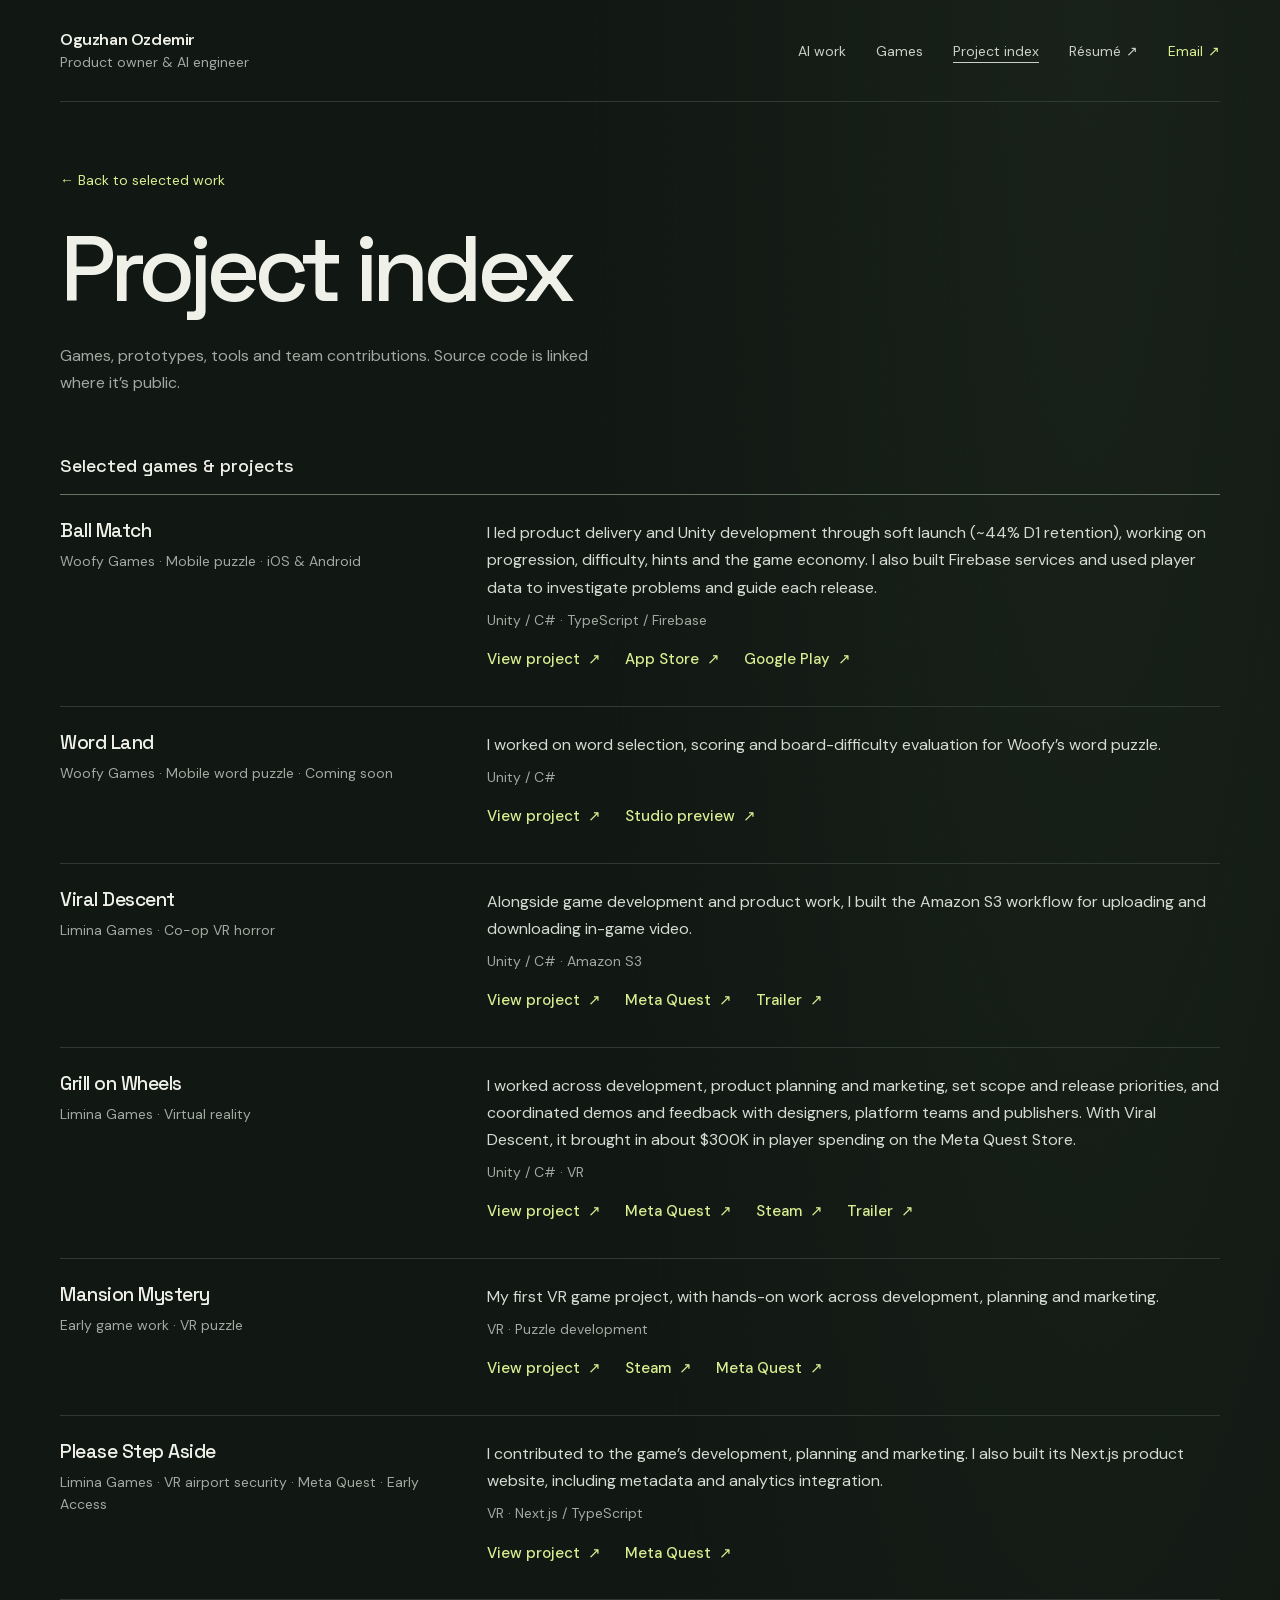
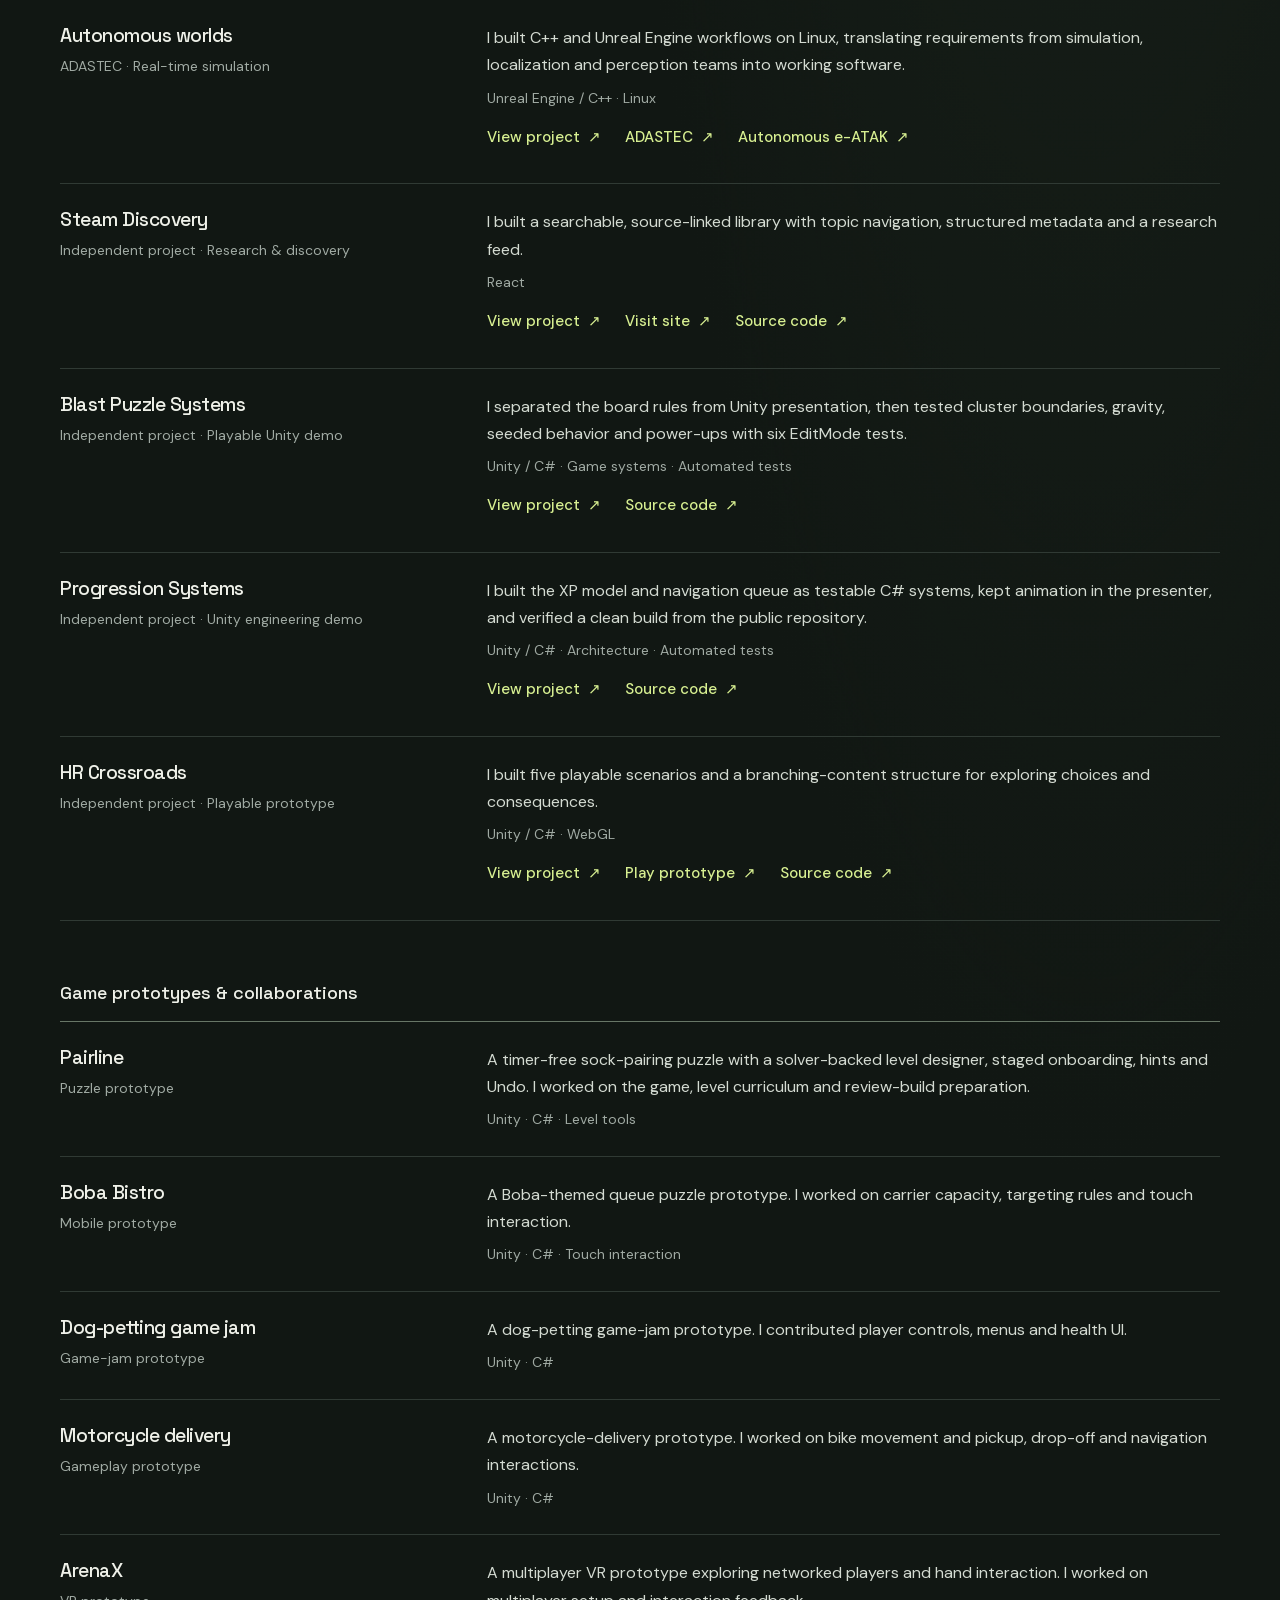
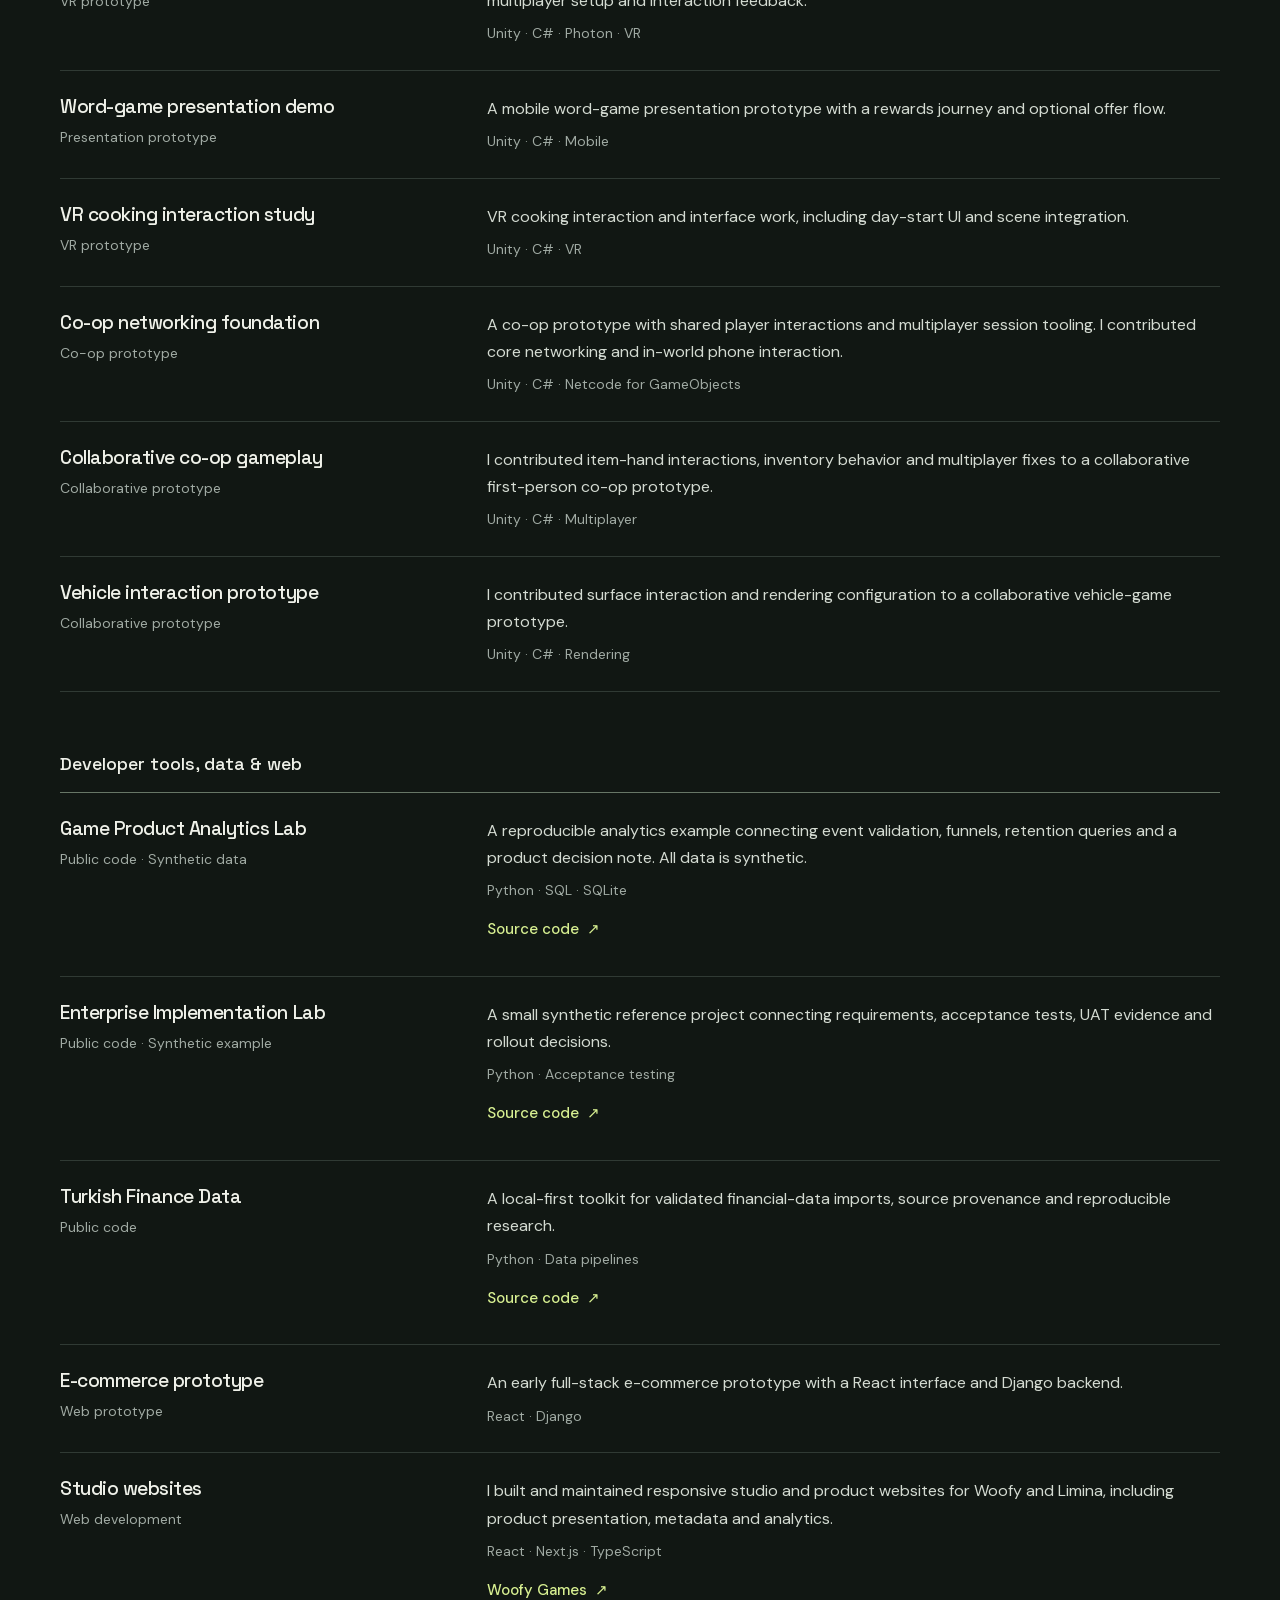
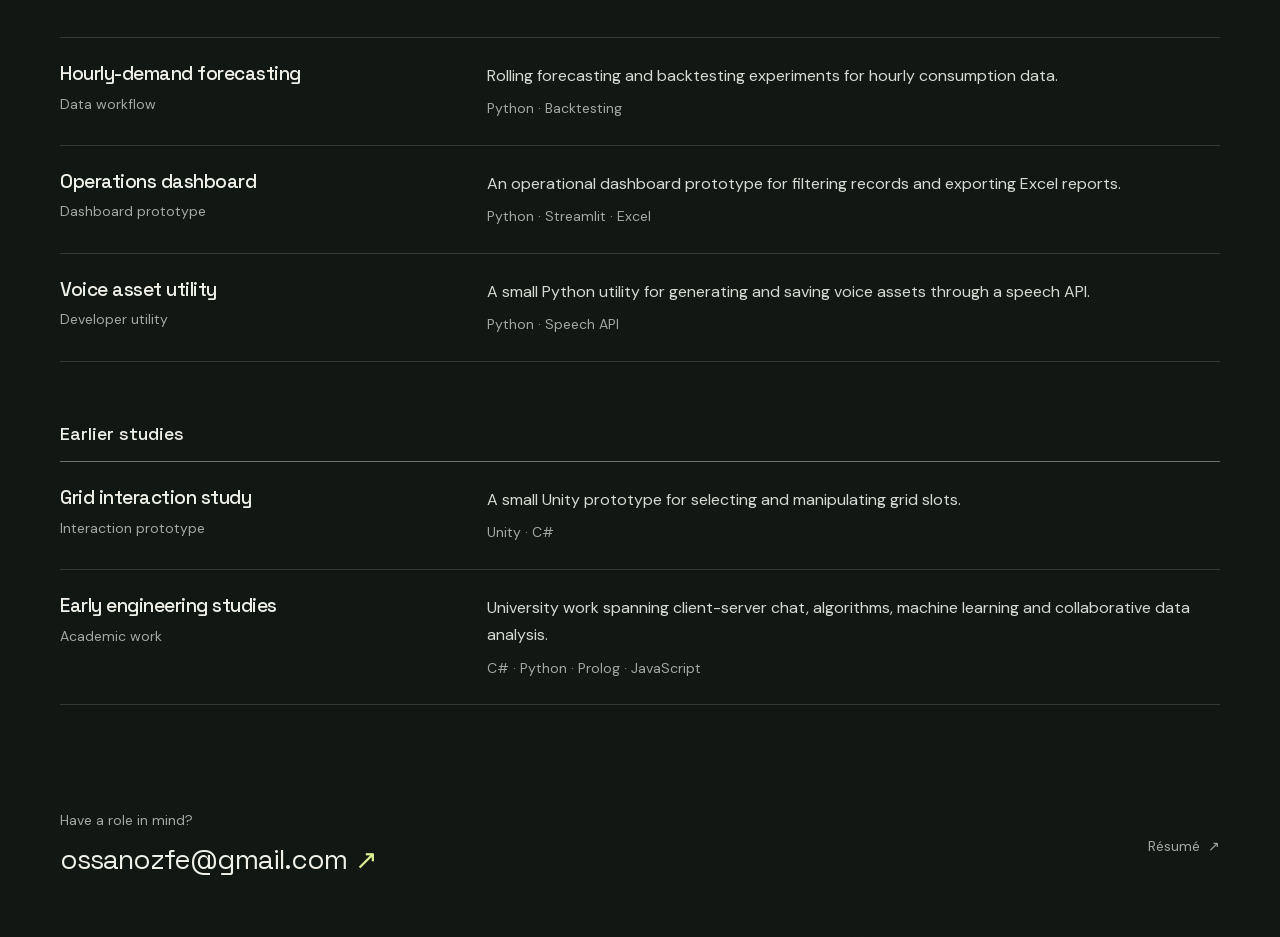
==== commit 4633d69d: "Publish portfolio from 4fcfa1645bb4906ec7d2f7ad0f24b68bb1af9b67" ====
--- a/projects.html
+++ b/projects.html
@@ -14,26 +14,26 @@
     <meta name="color-scheme" content="dark" />
     <meta
       name="description"
-      content="Oguzhan Ozdemir — product owner with an engineering background. Mobile and VR games, player data, real-time simulation, and independent projects."
+      content="Oguzhan Ozdemir — technical product owner and AI engineer: mobile games, player data, LLM agents, evaluation and local-model tooling."
     />
     <link rel="canonical" href="https://oguzhan-ozdemir.vercel.app/projects.html" />
     <link rel="icon" type="image/svg+xml" href="/favicon.svg" />
     <meta property="og:type" content="website" />
     <meta
       property="og:title"
-      content="Oguzhan Ozdemir — Product Owner, Mobile Games & Player Data"
+      content="Oguzhan Ozdemir — Technical Product Owner & AI Engineer"
     />
     <meta
       property="og:description"
-      content="Game developer & technical product lead. Selected work across Unity, mobile games, VR, simulation, and product engineering."
+      content="LLM agents, evaluation and local-model tooling with no-key demos, plus shipped mobile and VR games and player-data work."
     />
     <meta property="og:url" content="https://oguzhan-ozdemir.vercel.app/projects.html" />
     <meta name="twitter:card" content="summary" />
     <title>Project index — Oguzhan Ozdemir</title>
     
-    <link rel="stylesheet" crossorigin href="/assets/index-BYV90LvD.css">
+    <link rel="stylesheet" crossorigin href="/assets/index-DN6L5lQP.css">
   </head>
   <body>
-    <div id="root"><a class="skip-link" href="#main">Skip to content</a><div class="page"><header class="site-header"><a class="identity" href="/">Oguzhan Ozdemir<span>Game developer</span></a><nav aria-label="Main navigation"><a href="/#work">Work</a><a href="/projects.html" aria-current="page">Project index</a><a href="/resume.html">Résumé <span aria-hidden="true">↗</span></a><a href="mailto:ossanozfe@gmail.com">Email <span aria-hidden="true">↗</span></a></nav></header><main id="main"><div class="index-intro"><a href="/">← Back to selected work</a><h1>Project index</h1><p>Games, prototypes, tools and team contributions. Source code is linked where it’s public.</p></div><section class="index-group"><h2>Selected games &amp; projects</h2><div><article class="index-row" id="ball-match"><div><h3>Ball Match</h3><p class="index-status">Woofy Games · Mobile puzzle · iOS &amp; Android</p></div><div><p>I led product delivery and Unity development through soft launch (~44% D1 retention), working on progression, difficulty, hints and the game economy. I also built Firebase services and used player data to investigate problems and guide each release.</p><p class="technology">Unity / C# · TypeScript / Firebase</p><div class="project-links"><a href="/#ball-match">View project<!-- --> <span aria-hidden="true">↗</span></a><a href="https://apps.apple.com/app/id6760407545" target="_blank" rel="noreferrer">App Store<!-- --> <span aria-hidden="true">↗</span></a><a href="https://play.google.com/store/apps/details?id=com.woofygames.ballmatch" target="_blank" rel="noreferrer">Google Play<!-- --> <span aria-hidden="true">↗</span></a></div></div></article><article class="index-row" id="word-land"><div><h3>Word Land</h3><p class="index-status">Woofy Games · Mobile word puzzle · Coming soon</p></div><div><p>I worked on word selection, scoring and board-difficulty evaluation for Woofy’s word puzzle.</p><p class="technology">Unity / C#</p><div class="project-links"><a href="/#word-land">View project<!-- --> <span aria-hidden="true">↗</span></a><a href="https://www.woofygames.com/" target="_blank" rel="noreferrer">Studio preview<!-- --> <span aria-hidden="true">↗</span></a></div></div></article><article class="index-row" id="viral-descent"><div><h3>Viral Descent</h3><p class="index-status">Limina Games · Co-op VR horror</p></div><div><p>Alongside game development and product work, I built the Amazon S3 workflow for uploading and downloading in-game video.</p><p class="technology">Unity / C# · Amazon S3</p><div class="project-links"><a href="/#viral-descent">View project<!-- --> <span aria-hidden="true">↗</span></a><a href="https://www.meta.com/experiences/viral-descent-together/8872975976070976/" target="_blank" rel="noreferrer">Meta Quest<!-- --> <span aria-hidden="true">↗</span></a><a href="https://www.youtube.com/watch?v=ykDt3blQwD8" target="_blank" rel="noreferrer">Trailer<!-- --> <span aria-hidden="true">↗</span></a></div></div></article><article class="index-row" id="grill-on-wheels"><div><h3>Grill on Wheels</h3><p class="index-status">Limina Games · Virtual reality</p></div><div><p>I worked across development, product planning and marketing, set scope and release priorities, and coordinated demos and feedback with designers, platform teams and publishers. With Viral Descent, it brought in about $300K in player spending on the Meta Quest Store.</p><p class="technology">Unity / C# · VR</p><div class="project-links"><a href="/#grill-on-wheels">View project<!-- --> <span aria-hidden="true">↗</span></a><a href="https://www.meta.com/experiences/7056585347694088/" target="_blank" rel="noreferrer">Meta Quest<!-- --> <span aria-hidden="true">↗</span></a><a href="https://store.steampowered.com/app/2628680/Grill_on_Wheels/" target="_blank" rel="noreferrer">Steam<!-- --> <span aria-hidden="true">↗</span></a><a href="https://www.youtube.com/watch?v=oU0aZLuPpc4" target="_blank" rel="noreferrer">Trailer<!-- --> <span aria-hidden="true">↗</span></a></div></div></article><article class="index-row" id="mansion-mystery"><div><h3>Mansion Mystery</h3><p class="index-status">Early game work · VR puzzle</p></div><div><p>My first VR game project, with hands-on work across development, planning and marketing.</p><p class="technology">VR · Puzzle development</p><div class="project-links"><a href="/#mansion-mystery">View project<!-- --> <span aria-hidden="true">↗</span></a><a href="https://store.steampowered.com/app/2424630/Mansion_Mystery/" target="_blank" rel="noreferrer">Steam<!-- --> <span aria-hidden="true">↗</span></a><a href="https://www.meta.com/experiences/5691978394241239/" target="_blank" rel="noreferrer">Meta Quest<!-- --> <span aria-hidden="true">↗</span></a></div></div></article><article class="index-row" id="please-step-aside"><div><h3>Please Step Aside</h3><p class="index-status">Limina Games · VR airport security · Meta Quest · Early Access</p></div><div><p>I contributed to the game’s development, planning and marketing. I also built its Next.js product website, including metadata and analytics integration.</p><p class="technology">VR · Next.js / TypeScript</p><div class="project-links"><a href="/#please-step-aside">View project<!-- --> <span aria-hidden="true">↗</span></a><a href="https://www.meta.com/experiences/please-step-aside/9171457622956378/" target="_blank" rel="noreferrer">Meta Quest<!-- --> <span aria-hidden="true">↗</span></a></div></div></article><article class="index-row" id="simulation"><div><h3>Autonomous worlds</h3><p class="index-status">ADASTEC · Real-time simulation</p></div><div><p>I built C++ and Unreal Engine workflows on Linux, translating requirements from simulation, localization and perception teams into working software.</p><p class="technology">Unreal Engine / C++ · Linux</p><div class="project-links"><a href="/#simulation">View project<!-- --> <span aria-hidden="true">↗</span></a><a href="https://www.adastec.com/" target="_blank" rel="noreferrer">ADASTEC<!-- --> <span aria-hidden="true">↗</span></a><a href="https://www.karsan.com/en/autonomous-bus/autonomous-e-atak/autonomous-e-atak-autonomous-technology" target="_blank" rel="noreferrer">Autonomous e-ATAK<!-- --> <span aria-hidden="true">↗</span></a></div></div></article><article class="index-row" id="steam-discovery"><div><h3>Steam Discovery</h3><p class="index-status">Independent project · Research &amp; discovery</p></div><div><p>I built a searchable, source-linked library with topic navigation, structured metadata and a research feed.</p><p class="technology">React</p><div class="project-links"><a href="/#steam-discovery">View project<!-- --> <span aria-hidden="true">↗</span></a><a href="https://steam-discovery.vercel.app/" target="_blank" rel="noreferrer">Visit site<!-- --> <span aria-hidden="true">↗</span></a><a href="https://github.com/oguzhanozfe/steam-discovery" target="_blank" rel="noreferrer">Source code<!-- --> <span aria-hidden="true">↗</span></a></div></div></article><article class="index-row" id="blast-puzzle-demo"><div><h3>Blast Puzzle Systems</h3><p class="index-status">Independent project · Playable Unity demo</p></div><div><p>I separated the board rules from Unity presentation, then tested cluster boundaries, gravity, seeded behavior and power-ups with six EditMode tests.</p><p class="technology">Unity / C# · Game systems · Automated tests</p><div class="project-links"><a href="/#blast-puzzle-demo">View project<!-- --> <span aria-hidden="true">↗</span></a><a href="https://github.com/oguzhanozfe/unity-blast-puzzle-demo" target="_blank" rel="noreferrer">Source code<!-- --> <span aria-hidden="true">↗</span></a></div></div></article><article class="index-row" id="progression-systems-demo"><div><h3>Progression Systems</h3><p class="index-status">Independent project · Unity engineering demo</p></div><div><p>I built the XP model and navigation queue as testable C# systems, kept animation in the presenter, and verified a clean build from the public repository.</p><p class="technology">Unity / C# · Architecture · Automated tests</p><div class="project-links"><a href="/#progression-systems-demo">View project<!-- --> <span aria-hidden="true">↗</span></a><a href="https://github.com/oguzhanozfe/unity-progression-systems-demo" target="_blank" rel="noreferrer">Source code<!-- --> <span aria-hidden="true">↗</span></a></div></div></article><article class="index-row" id="hr-crossroads"><div><h3>HR Crossroads</h3><p class="index-status">Independent project · Playable prototype</p></div><div><p>I built five playable scenarios and a branching-content structure for exploring choices and consequences.</p><p class="technology">Unity / C# · WebGL</p><div class="project-links"><a href="/#hr-crossroads">View project<!-- --> <span aria-hidden="true">↗</span></a><a href="https://hr-crossroads-demo.vercel.app/" target="_blank" rel="noreferrer">Play prototype<!-- --> <span aria-hidden="true">↗</span></a><a href="https://github.com/oguzhanozfe/hr-crossroads-unity" target="_blank" rel="noreferrer">Source code<!-- --> <span aria-hidden="true">↗</span></a></div></div></article></div></section><section class="index-group"><h2>Game prototypes &amp; collaborations</h2><div><article class="index-row" id="pairline"><div><h3>Pairline</h3><p class="index-status">Puzzle prototype</p></div><div><p>A timer-free sock-pairing puzzle with a solver-backed level designer, staged onboarding, hints and Undo. I worked on the game, level curriculum and review-build preparation.</p><p class="technology">Unity · C# · Level tools</p></div></article><article class="index-row" id="boba-bistro"><div><h3>Boba Bistro</h3><p class="index-status">Mobile prototype</p></div><div><p>A Boba-themed queue puzzle prototype. I worked on carrier capacity, targeting rules and touch interaction.</p><p class="technology">Unity · C# · Touch interaction</p></div></article><article class="index-row" id="dog-jam"><div><h3>Dog-petting game jam</h3><p class="index-status">Game-jam prototype</p></div><div><p>A dog-petting game-jam prototype. I contributed player controls, menus and health UI.</p><p class="technology">Unity · C#</p></div></article><article class="index-row" id="moto"><div><h3>Motorcycle delivery</h3><p class="index-status">Gameplay prototype</p></div><div><p>A motorcycle-delivery prototype. I worked on bike movement and pickup, drop-off and navigation interactions.</p><p class="technology">Unity · C#</p></div></article><article class="index-row" id="arena"><div><h3>ArenaX</h3><p class="index-status">VR prototype</p></div><div><p>A multiplayer VR prototype exploring networked players and hand interaction. I worked on multiplayer setup and interaction feedback.</p><p class="technology">Unity · C# · Photon · VR</p></div></article><article class="index-row" id="quest-demo"><div><h3>Word-game presentation demo</h3><p class="index-status">Presentation prototype</p></div><div><p>A mobile word-game presentation prototype with a rewards journey and optional offer flow.</p><p class="technology">Unity · C# · Mobile</p></div></article><article class="index-row" id="burger"><div><h3>VR cooking interaction study</h3><p class="index-status">VR prototype</p></div><div><p>VR cooking interaction and interface work, including day-start UI and scene integration.</p><p class="technology">Unity · C# · VR</p></div></article><article class="index-row" id="coop-foundation"><div><h3>Co-op networking foundation</h3><p class="index-status">Co-op prototype</p></div><div><p>A co-op prototype with shared player interactions and multiplayer session tooling. I contributed core networking and in-world phone interaction.</p><p class="technology">Unity · C# · Netcode for GameObjects</p></div></article><article class="index-row" id="co-op-gameplay"><div><h3>Collaborative co-op gameplay</h3><p class="index-status">Collaborative prototype</p></div><div><p>I contributed item-hand interactions, inventory behavior and multiplayer fixes to a collaborative first-person co-op prototype.</p><p class="technology">Unity · C# · Multiplayer</p></div></article><article class="index-row" id="vehicle-interaction"><div><h3>Vehicle interaction prototype</h3><p class="index-status">Collaborative prototype</p></div><div><p>I contributed surface interaction and rendering configuration to a collaborative vehicle-game prototype.</p><p class="technology">Unity · C# · Rendering</p></div></article></div></section><section class="index-group"><h2>Developer tools, data &amp; web</h2><div><article class="index-row" id="analytics-lab"><div><h3>Game Product Analytics Lab</h3><p class="index-status">Public code · Synthetic data</p></div><div><p>A reproducible analytics example connecting event validation, funnels, retention queries and a product decision note. All data is synthetic.</p><p class="technology">Python · SQL · SQLite</p><div class="project-links"><a href="https://github.com/oguzhanozfe/game-product-analytics-lab" target="_blank" rel="noreferrer">Source code<!-- --> <span aria-hidden="true">↗</span></a></div></div></article><article class="index-row" id="implementation-lab"><div><h3>Enterprise Implementation Lab</h3><p class="index-status">Public code · Synthetic example</p></div><div><p>A small synthetic reference project connecting requirements, acceptance tests, UAT evidence and rollout decisions.</p><p class="technology">Python · Acceptance testing</p><div class="project-links"><a href="https://github.com/oguzhanozfe/enterprise-implementation-lab" target="_blank" rel="noreferrer">Source code<!-- --> <span aria-hidden="true">↗</span></a></div></div></article><article class="index-row" id="finance-toolkit"><div><h3>Turkish Finance Data</h3><p class="index-status">Public code</p></div><div><p>A local-first toolkit for validated financial-data imports, source provenance and reproducible research.</p><p class="technology">Python · Data pipelines</p><div class="project-links"><a href="https://github.com/oguzhanozfe/turkish-finance-data" target="_blank" rel="noreferrer">Source code<!-- --> <span aria-hidden="true">↗</span></a></div></div></article><article class="index-row" id="auto-sbc"><div><h3>Auto-SBC contributions</h3><p class="index-status">Public fork</p></div><div><p>Extensions to an existing solver: FC 26 compatibility, local player-data workflows and browser-integration diagnostics. The core solver is by titiroMonkey/Auto-SBC; this is my contribution fork.</p><p class="technology">Python · JavaScript · Browser integration</p><div class="project-links"><a href="https://github.com/oguzhanozfe/Auto-SBC" target="_blank" rel="noreferrer">Source code<!-- --> <span aria-hidden="true">↗</span></a></div></div></article><article class="index-row" id="ecommerce"><div><h3>E-commerce prototype</h3><p class="index-status">Web prototype</p></div><div><p>An early full-stack e-commerce prototype with a React interface and Django backend.</p><p class="technology">React · Django</p></div></article><article class="index-row" id="studio-websites"><div><h3>Studio websites</h3><p class="index-status">Web development</p></div><div><p>I built and maintained responsive studio and product websites for Woofy and Limina, including product presentation, metadata and analytics.</p><p class="technology">React · Next.js · TypeScript</p><div class="project-links"><a href="https://www.woofygames.com/" target="_blank" rel="noreferrer">Woofy Games<!-- --> <span aria-hidden="true">↗</span></a></div></div></article><article class="index-row" id="forecasting"><div><h3>Hourly-demand forecasting</h3><p class="index-status">Data workflow</p></div><div><p>Rolling forecasting and backtesting experiments for hourly consumption data.</p><p class="technology">Python · Backtesting</p></div></article><article class="index-row" id="mini-dash"><div><h3>Operations dashboard</h3><p class="index-status">Dashboard prototype</p></div><div><p>An operational dashboard prototype for filtering records and exporting Excel reports.</p><p class="technology">Python · Streamlit · Excel</p></div></article><article class="index-row" id="voices"><div><h3>Voice asset utility</h3><p class="index-status">Developer utility</p></div><div><p>A small Python utility for generating and saving voice assets through a speech API.</p><p class="technology">Python · Speech API</p></div></article></div></section><section class="index-group"><h2>Earlier studies</h2><div><article class="index-row" id="box"><div><h3>Grid interaction study</h3><p class="index-status">Interaction prototype</p></div><div><p>A small Unity prototype for selecting and manipulating grid slots.</p><p class="technology">Unity · C#</p></div></article><article class="index-row" id="academic"><div><h3>Early engineering studies</h3><p class="index-status">Academic work</p></div><div><p>University work spanning client-server chat, algorithms, machine learning and collaborative data analysis.</p><p class="technology">C# · Python · Prolog · JavaScript</p></div></article></div></section></main><footer><div><p>Have a role in mind?</p><a class="email" href="mailto:ossanozfe@gmail.com">ossanozfe@gmail.com <span aria-hidden="true">↗</span></a></div><a href="/resume.html">Résumé <span aria-hidden="true">↗</span></a></footer></div></div>
+    <div id="root"><a class="skip-link" href="#main">Skip to content</a><div class="page"><header class="site-header"><a class="identity" href="/">Oguzhan Ozdemir<span>Product owner &amp; AI engineer</span></a><nav aria-label="Main navigation"><a href="/#ai">AI work</a><a href="/#work">Games</a><a href="/projects.html" aria-current="page">Project index</a><a href="/resume.html">Résumé <span aria-hidden="true">↗</span></a><a href="mailto:ossanozfe@gmail.com">Email <span aria-hidden="true">↗</span></a></nav></header><main id="main"><div class="index-intro"><a href="/">← Back to selected work</a><h1>Project index</h1><p>Games, prototypes, tools and team contributions. Source code is linked where it’s public.</p></div><section class="index-group"><h2>Selected games &amp; projects</h2><div><article class="index-row" id="ball-match"><div><h3>Ball Match</h3><p class="index-status">Woofy Games · Mobile puzzle · iOS &amp; Android</p></div><div><p>I led product delivery and Unity development through soft launch (~44% D1 retention), working on progression, difficulty, hints and the game economy. I also built Firebase services and used player data to investigate problems and guide each release.</p><p class="technology">Unity / C# · TypeScript / Firebase</p><div class="project-links"><a href="/#ball-match">View project<!-- --> <span aria-hidden="true">↗</span></a><a href="https://apps.apple.com/app/id6760407545" target="_blank" rel="noreferrer">App Store<!-- --> <span aria-hidden="true">↗</span></a><a href="https://play.google.com/store/apps/details?id=com.woofygames.ballmatch" target="_blank" rel="noreferrer">Google Play<!-- --> <span aria-hidden="true">↗</span></a></div></div></article><article class="index-row" id="word-land"><div><h3>Word Land</h3><p class="index-status">Woofy Games · Mobile word puzzle · Coming soon</p></div><div><p>I worked on word selection, scoring and board-difficulty evaluation for Woofy’s word puzzle.</p><p class="technology">Unity / C#</p><div class="project-links"><a href="/#word-land">View project<!-- --> <span aria-hidden="true">↗</span></a><a href="https://www.woofygames.com/" target="_blank" rel="noreferrer">Studio preview<!-- --> <span aria-hidden="true">↗</span></a></div></div></article><article class="index-row" id="viral-descent"><div><h3>Viral Descent</h3><p class="index-status">Limina Games · Co-op VR horror</p></div><div><p>Alongside game development and product work, I built the Amazon S3 workflow for uploading and downloading in-game video.</p><p class="technology">Unity / C# · Amazon S3</p><div class="project-links"><a href="/#viral-descent">View project<!-- --> <span aria-hidden="true">↗</span></a><a href="https://www.meta.com/experiences/viral-descent-together/8872975976070976/" target="_blank" rel="noreferrer">Meta Quest<!-- --> <span aria-hidden="true">↗</span></a><a href="https://www.youtube.com/watch?v=ykDt3blQwD8" target="_blank" rel="noreferrer">Trailer<!-- --> <span aria-hidden="true">↗</span></a></div></div></article><article class="index-row" id="grill-on-wheels"><div><h3>Grill on Wheels</h3><p class="index-status">Limina Games · Virtual reality</p></div><div><p>I worked across development, product planning and marketing, set scope and release priorities, and coordinated demos and feedback with designers, platform teams and publishers. With Viral Descent, it brought in about $300K in player spending on the Meta Quest Store.</p><p class="technology">Unity / C# · VR</p><div class="project-links"><a href="/#grill-on-wheels">View project<!-- --> <span aria-hidden="true">↗</span></a><a href="https://www.meta.com/experiences/7056585347694088/" target="_blank" rel="noreferrer">Meta Quest<!-- --> <span aria-hidden="true">↗</span></a><a href="https://store.steampowered.com/app/2628680/Grill_on_Wheels/" target="_blank" rel="noreferrer">Steam<!-- --> <span aria-hidden="true">↗</span></a><a href="https://www.youtube.com/watch?v=oU0aZLuPpc4" target="_blank" rel="noreferrer">Trailer<!-- --> <span aria-hidden="true">↗</span></a></div></div></article><article class="index-row" id="mansion-mystery"><div><h3>Mansion Mystery</h3><p class="index-status">Early game work · VR puzzle</p></div><div><p>My first VR game project, with hands-on work across development, planning and marketing.</p><p class="technology">VR · Puzzle development</p><div class="project-links"><a href="/#mansion-mystery">View project<!-- --> <span aria-hidden="true">↗</span></a><a href="https://store.steampowered.com/app/2424630/Mansion_Mystery/" target="_blank" rel="noreferrer">Steam<!-- --> <span aria-hidden="true">↗</span></a><a href="https://www.meta.com/experiences/5691978394241239/" target="_blank" rel="noreferrer">Meta Quest<!-- --> <span aria-hidden="true">↗</span></a></div></div></article><article class="index-row" id="please-step-aside"><div><h3>Please Step Aside</h3><p class="index-status">Limina Games · VR airport security · Meta Quest · Early Access</p></div><div><p>I contributed to the game’s development, planning and marketing. I also built its Next.js product website, including metadata and analytics integration.</p><p class="technology">VR · Next.js / TypeScript</p><div class="project-links"><a href="/#please-step-aside">View project<!-- --> <span aria-hidden="true">↗</span></a><a href="https://www.meta.com/experiences/please-step-aside/9171457622956378/" target="_blank" rel="noreferrer">Meta Quest<!-- --> <span aria-hidden="true">↗</span></a></div></div></article><article class="index-row" id="simulation"><div><h3>Autonomous worlds</h3><p class="index-status">ADASTEC · Real-time simulation</p></div><div><p>I built C++ and Unreal Engine workflows on Linux, translating requirements from simulation, localization and perception teams into working software.</p><p class="technology">Unreal Engine / C++ · Linux</p><div class="project-links"><a href="/#simulation">View project<!-- --> <span aria-hidden="true">↗</span></a><a href="https://www.adastec.com/" target="_blank" rel="noreferrer">ADASTEC<!-- --> <span aria-hidden="true">↗</span></a><a href="https://www.karsan.com/en/autonomous-bus/autonomous-e-atak/autonomous-e-atak-autonomous-technology" target="_blank" rel="noreferrer">Autonomous e-ATAK<!-- --> <span aria-hidden="true">↗</span></a></div></div></article><article class="index-row" id="steam-discovery"><div><h3>Steam Discovery</h3><p class="index-status">Independent project · Research &amp; discovery</p></div><div><p>I built a searchable, source-linked library with topic navigation, structured metadata and a research feed.</p><p class="technology">React</p><div class="project-links"><a href="/#steam-discovery">View project<!-- --> <span aria-hidden="true">↗</span></a><a href="https://steam-discovery.vercel.app/" target="_blank" rel="noreferrer">Visit site<!-- --> <span aria-hidden="true">↗</span></a><a href="https://github.com/oguzhanozfe/steam-discovery" target="_blank" rel="noreferrer">Source code<!-- --> <span aria-hidden="true">↗</span></a></div></div></article><article class="index-row" id="blast-puzzle-demo"><div><h3>Blast Puzzle Systems</h3><p class="index-status">Independent project · Playable Unity demo</p></div><div><p>I separated the board rules from Unity presentation, then tested cluster boundaries, gravity, seeded behavior and power-ups with six EditMode tests.</p><p class="technology">Unity / C# · Game systems · Automated tests</p><div class="project-links"><a href="/#blast-puzzle-demo">View project<!-- --> <span aria-hidden="true">↗</span></a><a href="https://github.com/oguzhanozfe/unity-blast-puzzle-demo" target="_blank" rel="noreferrer">Source code<!-- --> <span aria-hidden="true">↗</span></a></div></div></article><article class="index-row" id="progression-systems-demo"><div><h3>Progression Systems</h3><p class="index-status">Independent project · Unity engineering demo</p></div><div><p>I built the XP model and navigation queue as testable C# systems, kept animation in the presenter, and verified a clean build from the public repository.</p><p class="technology">Unity / C# · Architecture · Automated tests</p><div class="project-links"><a href="/#progression-systems-demo">View project<!-- --> <span aria-hidden="true">↗</span></a><a href="https://github.com/oguzhanozfe/unity-progression-systems-demo" target="_blank" rel="noreferrer">Source code<!-- --> <span aria-hidden="true">↗</span></a></div></div></article><article class="index-row" id="hr-crossroads"><div><h3>HR Crossroads</h3><p class="index-status">Independent project · Playable prototype</p></div><div><p>I built five playable scenarios and a branching-content structure for exploring choices and consequences.</p><p class="technology">Unity / C# · WebGL</p><div class="project-links"><a href="/#hr-crossroads">View project<!-- --> <span aria-hidden="true">↗</span></a><a href="https://hr-crossroads-demo.vercel.app/" target="_blank" rel="noreferrer">Play prototype<!-- --> <span aria-hidden="true">↗</span></a><a href="https://github.com/oguzhanozfe/hr-crossroads-unity" target="_blank" rel="noreferrer">Source code<!-- --> <span aria-hidden="true">↗</span></a></div></div></article></div></section><section class="index-group"><h2>Game prototypes &amp; collaborations</h2><div><article class="index-row" id="pairline"><div><h3>Pairline</h3><p class="index-status">Puzzle prototype</p></div><div><p>A timer-free sock-pairing puzzle with a solver-backed level designer, staged onboarding, hints and Undo. I worked on the game, level curriculum and review-build preparation.</p><p class="technology">Unity · C# · Level tools</p></div></article><article class="index-row" id="boba-bistro"><div><h3>Boba Bistro</h3><p class="index-status">Mobile prototype</p></div><div><p>A Boba-themed queue puzzle prototype. I worked on carrier capacity, targeting rules and touch interaction.</p><p class="technology">Unity · C# · Touch interaction</p></div></article><article class="index-row" id="dog-jam"><div><h3>Dog-petting game jam</h3><p class="index-status">Game-jam prototype</p></div><div><p>A dog-petting game-jam prototype. I contributed player controls, menus and health UI.</p><p class="technology">Unity · C#</p></div></article><article class="index-row" id="moto"><div><h3>Motorcycle delivery</h3><p class="index-status">Gameplay prototype</p></div><div><p>A motorcycle-delivery prototype. I worked on bike movement and pickup, drop-off and navigation interactions.</p><p class="technology">Unity · C#</p></div></article><article class="index-row" id="arena"><div><h3>ArenaX</h3><p class="index-status">VR prototype</p></div><div><p>A multiplayer VR prototype exploring networked players and hand interaction. I worked on multiplayer setup and interaction feedback.</p><p class="technology">Unity · C# · Photon · VR</p></div></article><article class="index-row" id="quest-demo"><div><h3>Word-game presentation demo</h3><p class="index-status">Presentation prototype</p></div><div><p>A mobile word-game presentation prototype with a rewards journey and optional offer flow.</p><p class="technology">Unity · C# · Mobile</p></div></article><article class="index-row" id="burger"><div><h3>VR cooking interaction study</h3><p class="index-status">VR prototype</p></div><div><p>VR cooking interaction and interface work, including day-start UI and scene integration.</p><p class="technology">Unity · C# · VR</p></div></article><article class="index-row" id="coop-foundation"><div><h3>Co-op networking foundation</h3><p class="index-status">Co-op prototype</p></div><div><p>A co-op prototype with shared player interactions and multiplayer session tooling. I contributed core networking and in-world phone interaction.</p><p class="technology">Unity · C# · Netcode for GameObjects</p></div></article><article class="index-row" id="co-op-gameplay"><div><h3>Collaborative co-op gameplay</h3><p class="index-status">Collaborative prototype</p></div><div><p>I contributed item-hand interactions, inventory behavior and multiplayer fixes to a collaborative first-person co-op prototype.</p><p class="technology">Unity · C# · Multiplayer</p></div></article><article class="index-row" id="vehicle-interaction"><div><h3>Vehicle interaction prototype</h3><p class="index-status">Collaborative prototype</p></div><div><p>I contributed surface interaction and rendering configuration to a collaborative vehicle-game prototype.</p><p class="technology">Unity · C# · Rendering</p></div></article></div></section><section class="index-group"><h2>Developer tools, data &amp; web</h2><div><article class="index-row" id="analytics-lab"><div><h3>Game Product Analytics Lab</h3><p class="index-status">Public code · Synthetic data</p></div><div><p>A reproducible analytics example connecting event validation, funnels, retention queries and a product decision note. All data is synthetic.</p><p class="technology">Python · SQL · SQLite</p><div class="project-links"><a href="https://github.com/oguzhanozfe/game-product-analytics-lab" target="_blank" rel="noreferrer">Source code<!-- --> <span aria-hidden="true">↗</span></a></div></div></article><article class="index-row" id="implementation-lab"><div><h3>Enterprise Implementation Lab</h3><p class="index-status">Public code · Synthetic example</p></div><div><p>A small synthetic reference project connecting requirements, acceptance tests, UAT evidence and rollout decisions.</p><p class="technology">Python · Acceptance testing</p><div class="project-links"><a href="https://github.com/oguzhanozfe/enterprise-implementation-lab" target="_blank" rel="noreferrer">Source code<!-- --> <span aria-hidden="true">↗</span></a></div></div></article><article class="index-row" id="finance-toolkit"><div><h3>Turkish Finance Data</h3><p class="index-status">Public code</p></div><div><p>A local-first toolkit for validated financial-data imports, source provenance and reproducible research.</p><p class="technology">Python · Data pipelines</p><div class="project-links"><a href="https://github.com/oguzhanozfe/turkish-finance-data" target="_blank" rel="noreferrer">Source code<!-- --> <span aria-hidden="true">↗</span></a></div></div></article><article class="index-row" id="ecommerce"><div><h3>E-commerce prototype</h3><p class="index-status">Web prototype</p></div><div><p>An early full-stack e-commerce prototype with a React interface and Django backend.</p><p class="technology">React · Django</p></div></article><article class="index-row" id="studio-websites"><div><h3>Studio websites</h3><p class="index-status">Web development</p></div><div><p>I built and maintained responsive studio and product websites for Woofy and Limina, including product presentation, metadata and analytics.</p><p class="technology">React · Next.js · TypeScript</p><div class="project-links"><a href="https://www.woofygames.com/" target="_blank" rel="noreferrer">Woofy Games<!-- --> <span aria-hidden="true">↗</span></a></div></div></article><article class="index-row" id="forecasting"><div><h3>Hourly-demand forecasting</h3><p class="index-status">Data workflow</p></div><div><p>Rolling forecasting and backtesting experiments for hourly consumption data.</p><p class="technology">Python · Backtesting</p></div></article><article class="index-row" id="mini-dash"><div><h3>Operations dashboard</h3><p class="index-status">Dashboard prototype</p></div><div><p>An operational dashboard prototype for filtering records and exporting Excel reports.</p><p class="technology">Python · Streamlit · Excel</p></div></article><article class="index-row" id="voices"><div><h3>Voice asset utility</h3><p class="index-status">Developer utility</p></div><div><p>A small Python utility for generating and saving voice assets through a speech API.</p><p class="technology">Python · Speech API</p></div></article></div></section><section class="index-group"><h2>Earlier studies</h2><div><article class="index-row" id="box"><div><h3>Grid interaction study</h3><p class="index-status">Interaction prototype</p></div><div><p>A small Unity prototype for selecting and manipulating grid slots.</p><p class="technology">Unity · C#</p></div></article><article class="index-row" id="academic"><div><h3>Early engineering studies</h3><p class="index-status">Academic work</p></div><div><p>University work spanning client-server chat, algorithms, machine learning and collaborative data analysis.</p><p class="technology">C# · Python · Prolog · JavaScript</p></div></article></div></section></main><footer><div><p>Have a role in mind?</p><a class="email" href="mailto:ossanozfe@gmail.com">ossanozfe@gmail.com <span aria-hidden="true">↗</span></a></div><a href="/resume.html">Résumé <span aria-hidden="true">↗</span></a></footer></div></div>
   </body>
 </html>
--- a/assets/index-DN6L5lQP.css
+++ b/assets/index-DN6L5lQP.css
@@ -0,0 +1 @@
+@font-face{font-family:Space Grotesk;src:url(/fonts/space-grotesk.woff2)format("woff2");font-weight:300 700;font-style:normal;font-display:swap}@font-face{font-family:DM Sans;src:url(/fonts/dm-sans.woff2)format("woff2");font-weight:100 900;font-style:normal;font-display:swap}:root{--lightningcss-light: ;--lightningcss-dark:initial;color-scheme:dark;--ink:#eff1e9;--muted:#a0aaa3;--line:#303a34;--paper:#111713;--accent:#d7ef91;color:var(--ink);background:var(--paper);font-synthesis:none;text-rendering:optimizelegibility;-webkit-font-smoothing:antialiased;font-family:DM Sans,Arial,sans-serif;font-size:16px}*{box-sizing:border-box}html{scroll-padding-top:2rem}body{background:radial-gradient(ellipse at 85% 0, #23312466, transparent 33rem), var(--paper);min-width:320px;margin:0}h1,h2,h3,p,figure{margin:0}h1,h2,h3{font-family:Space Grotesk,Arial,sans-serif;font-weight:500;line-height:1.1}a{color:inherit;touch-action:manipulation;text-decoration:none}a:focus-visible,summary:focus-visible{outline:2px solid var(--accent);outline-offset:5px}a:hover{text-underline-offset:.25em;text-decoration:underline}img{max-width:100%;height:auto;display:block}::selection{color:#111713;background:var(--accent)}.page{width:min(1160px,100% - 40px);margin:auto}.skip-link{z-index:10;background:var(--accent);color:var(--paper);padding:12px;position:fixed;top:10px;left:10px;transform:translateY(-160%)}.skip-link:focus{transform:translateY(0)}.site-header{border-bottom:1px solid var(--line);flex-wrap:wrap;justify-content:space-between;align-items:center;gap:16px 24px;padding:24px 0;display:flex}.identity{letter-spacing:-.025em;font-size:1rem;font-weight:600;line-height:1.5}.identity span{letter-spacing:0;color:var(--muted);font-size:.875rem;font-weight:400;display:block}nav{flex-wrap:wrap;align-items:center;gap:19px;display:flex}nav a{color:#c8d0c8;align-items:center;gap:5px;min-height:44px;font-size:.875rem;display:inline-flex}nav a:last-child{color:var(--accent)}nav a[aria-current=page]{text-underline-offset:6px;text-decoration:underline}.intro{padding:46px 0 48px}.intro h1{letter-spacing:-.072em;margin-bottom:28px;font-size:clamp(3.5rem,15.5vw,7rem);line-height:.98}.intro h1 span{color:var(--accent);display:block}.intro-copy{max-width:540px;font-size:1.0625rem;line-height:1.7}.intro-copy p+p{color:var(--muted);margin-top:14px}.intro-links,.project-links{flex-wrap:wrap;gap:6px 24px;display:flex}.intro-links{margin-top:20px}.intro-links a,.project-links a,.about a{min-height:44px;color:var(--accent);align-items:center;gap:8px;font-size:.9375rem;font-weight:500;display:inline-flex}.section-label{border-bottom:1px solid var(--line);flex-wrap:wrap;justify-content:space-between;align-items:center;gap:16px;padding:0 0 18px;display:flex}.section-label h2{letter-spacing:-.025em;font-size:1.25rem}.section-label>a{color:var(--accent);align-items:center;gap:6px;min-height:44px;font-size:.875rem;display:inline-flex}.games-grid{gap:44px;padding-top:24px;display:grid}.work-item{flex-direction:column;gap:22px;min-width:0;display:flex}.work-image{background:#202922;border:1px solid #ffffff0a;border-radius:8px;overflow:hidden}.work-image a{width:100%;height:100%;display:block}.work-image.landscape img{aspect-ratio:16/10;object-fit:cover;width:100%}.work-image.poster img{aspect-ratio:16/10;object-fit:contain;width:100%}.work-image.portrait,.work-image.mockup{background:radial-gradient(at 50% 35%,#405541,#28352b 70%);justify-content:center;align-items:center;padding:24px;display:flex}.work-image.portrait a,.work-image.mockup a{width:auto;height:auto}.work-image.portrait img{border-radius:5px;width:190px;height:auto;box-shadow:0 18px 40px #0004}.work-image.mockup{background:radial-gradient(at 50% 35%,#393955,#252738 75%)}.work-image.mockup img{width:min(300px,100%);height:auto}.work-copy{padding:0 2px;font-size:1rem;line-height:1.7}.project-context{color:var(--muted);margin-bottom:9px;font-size:.875rem;line-height:1.6}.project-context span{color:#69796d;margin:0 8px}.work-copy h3{letter-spacing:-.045em;margin-bottom:14px;font-size:clamp(1.75rem,6vw,2.2rem)}.work-copy>p+p{margin-top:12px}.project-description{color:var(--muted)}.project-status{color:var(--accent);margin-bottom:8px;font-size:.875rem;margin-top:-4px!important}.technology{color:var(--muted);font-size:.875rem;margin-top:18px!important}.project-links{margin-top:10px}.screenshots{border-top:1px solid var(--line);margin-top:12px}summary{cursor:pointer;min-height:44px;color:var(--muted);justify-content:space-between;align-items:center;gap:20px;font-size:.875rem;list-style:none;display:flex}summary::-webkit-details-marker{display:none}summary span{font-size:1.1rem}details[open] summary span{transform:rotate(45deg)}.screenshot-strip{grid-template-columns:repeat(2,minmax(0,1fr));gap:10px;padding-bottom:12px;display:grid}.screenshot-strip a{align-self:start}.screenshot-strip img{border-radius:3px;width:100%;height:auto}.portrait-strip{grid-template-columns:repeat(3,minmax(0,1fr))}.image-credit{color:#92a095;font-size:.8125rem;line-height:1.6}.work-copy>.image-credit{margin-top:14px}.software{margin-top:58px}.software-grid{gap:36px;padding-top:24px;display:grid}.more-projects{margin-top:58px}.more-project-grid{gap:0 34px;display:grid}.more-project-grid article{border-bottom:1px solid var(--line);padding:25px 0;line-height:1.7}.more-project-grid h3{letter-spacing:-.025em;margin:8px 0 12px;font-size:1.3rem}.more-project-grid h3 a{display:inline-block}.more-project-grid h3 a span{color:var(--accent);margin-left:4px;font-family:DM Sans,Arial,sans-serif;font-size:1rem}.more-project-grid article>p:last-child{color:var(--muted);font-size:1rem}.ai{margin-bottom:58px}.ai-group>h3{color:var(--accent);margin:30px 0 4px;font-size:1.05rem}.ai-grid{gap:0 34px;display:grid}.ai-grid article{border-bottom:1px solid var(--line);padding:18px 0;line-height:1.6}.ai-grid h4{margin:0 0 6px;font:500 1.2rem Space Grotesk,Arial,sans-serif}.ai-grid p{color:var(--muted)}.ai-grid .ai-result{color:#d4dbd2;border-left:2px solid var(--accent);margin-top:8px;padding-left:12px}.ai-grid .ai-note{margin-top:6px;font-size:.875rem}.ai-grid .project-links{margin-top:4px}.index-status{color:var(--muted);margin-top:6px;font-size:.875rem;line-height:1.6}.about{border-bottom:1px solid var(--line);gap:22px;margin-top:22px;padding:50px 0;line-height:1.75;display:grid}.about h2{letter-spacing:-.025em;font-size:1.25rem}.about p{color:#bec8be}.about p+p,.about a{margin-top:14px}footer{flex-wrap:wrap;justify-content:space-between;align-items:center;gap:24px;padding:36px 0 42px;display:flex}footer p{color:var(--muted);margin-bottom:8px;font-size:.875rem}footer a{align-items:center;gap:8px;min-height:44px;display:inline-flex}footer>a{color:var(--muted);font-size:.875rem}.email{letter-spacing:-.035em;font-family:Space Grotesk,Arial,sans-serif;font-size:clamp(1rem,5vw,1.7rem)}.email span{color:var(--accent)}h1,h2,h3,p,a{overflow-wrap:anywhere}.index-intro{padding:40px 0 48px}.index-intro>a{min-height:44px;color:var(--accent);align-items:center;font-size:.875rem;display:inline-flex}.index-intro h1{letter-spacing:-.065em;margin:16px 0 22px;font-size:clamp(2.8rem,10vw,5.8rem)}.index-intro>p{max-width:550px;color:var(--muted);line-height:1.7}.index-group{margin-bottom:48px}.index-group>h2{border-bottom:1px solid #677666;padding-bottom:18px;font-size:1.125rem}.index-row{border-bottom:1px solid var(--line);gap:14px;padding:24px 0;line-height:1.7;display:grid}.index-row h3{letter-spacing:-.025em;font-size:1.2rem;line-height:1.3}.index-row .technology{margin-top:8px!important}.index-row .project-links{margin-top:5px}.index-row>div>p:first-child{color:#d4dbd2}@media (min-width:680px){.page{width:min(1160px,100% - 64px)}.games-grid,.ai-grid,.more-project-grid{grid-template-columns:1fr 1fr;gap:48px 30px}.work-image.portrait,.work-image.mockup{height:440px;padding:22px}.work-image.portrait img{width:180px}.work-image.mockup img{width:280px}.more-project-grid{gap:0 36px}.index-row{grid-template-columns:1fr 1.8fr;gap:32px}}@media (min-width:900px){.page{width:min(1160px,100% - 96px)}.site-header{padding:28px 0}nav{gap:30px}.intro{grid-template-columns:1.2fr 1fr;align-items:end;gap:60px;padding:68px 0 66px;display:grid}.intro h1{margin:0;font-size:clamp(5.8rem,9vw,8rem)}.intro-copy{padding-bottom:4px;font-size:1.0625rem}.intro-links{margin-top:20px}.games-grid{gap:56px 40px;padding-top:28px}.work-image.portrait,.work-image.mockup{height:465px;padding:26px}.work-image.portrait img{width:190px}.work-image.mockup img{width:300px}.work-copy h3{font-size:2.25rem}.software{margin-top:76px}.ai{margin-bottom:76px}.ai-grid{grid-template-columns:repeat(3,minmax(0,1fr))}.software-grid{grid-template-columns:repeat(3,minmax(0,1fr));gap:30px;padding-top:28px}.software-grid .work-copy h3{font-size:1.5rem;line-height:1.2}.software-grid .work-image img{aspect-ratio:16/11}.more-projects{margin-top:76px}.more-project-grid{gap:0 40px}.more-project-grid article{padding:28px 0}.about{grid-template-columns:1fr 2fr;gap:60px;margin-top:28px;padding:62px 0}.index-intro{padding:56px 0 60px}.index-group{margin-bottom:62px}.index-row{grid-template-columns:1fr 2fr;gap:60px}footer{padding:44px 0 56px}}@media (prefers-reduced-motion:reduce){*,:before,:after{scroll-behavior:auto!important;transition:none!important}}.work-image a:focus-visible{outline-offset:-4px}.work-image.mockup a{min-width:0;max-width:100%}
